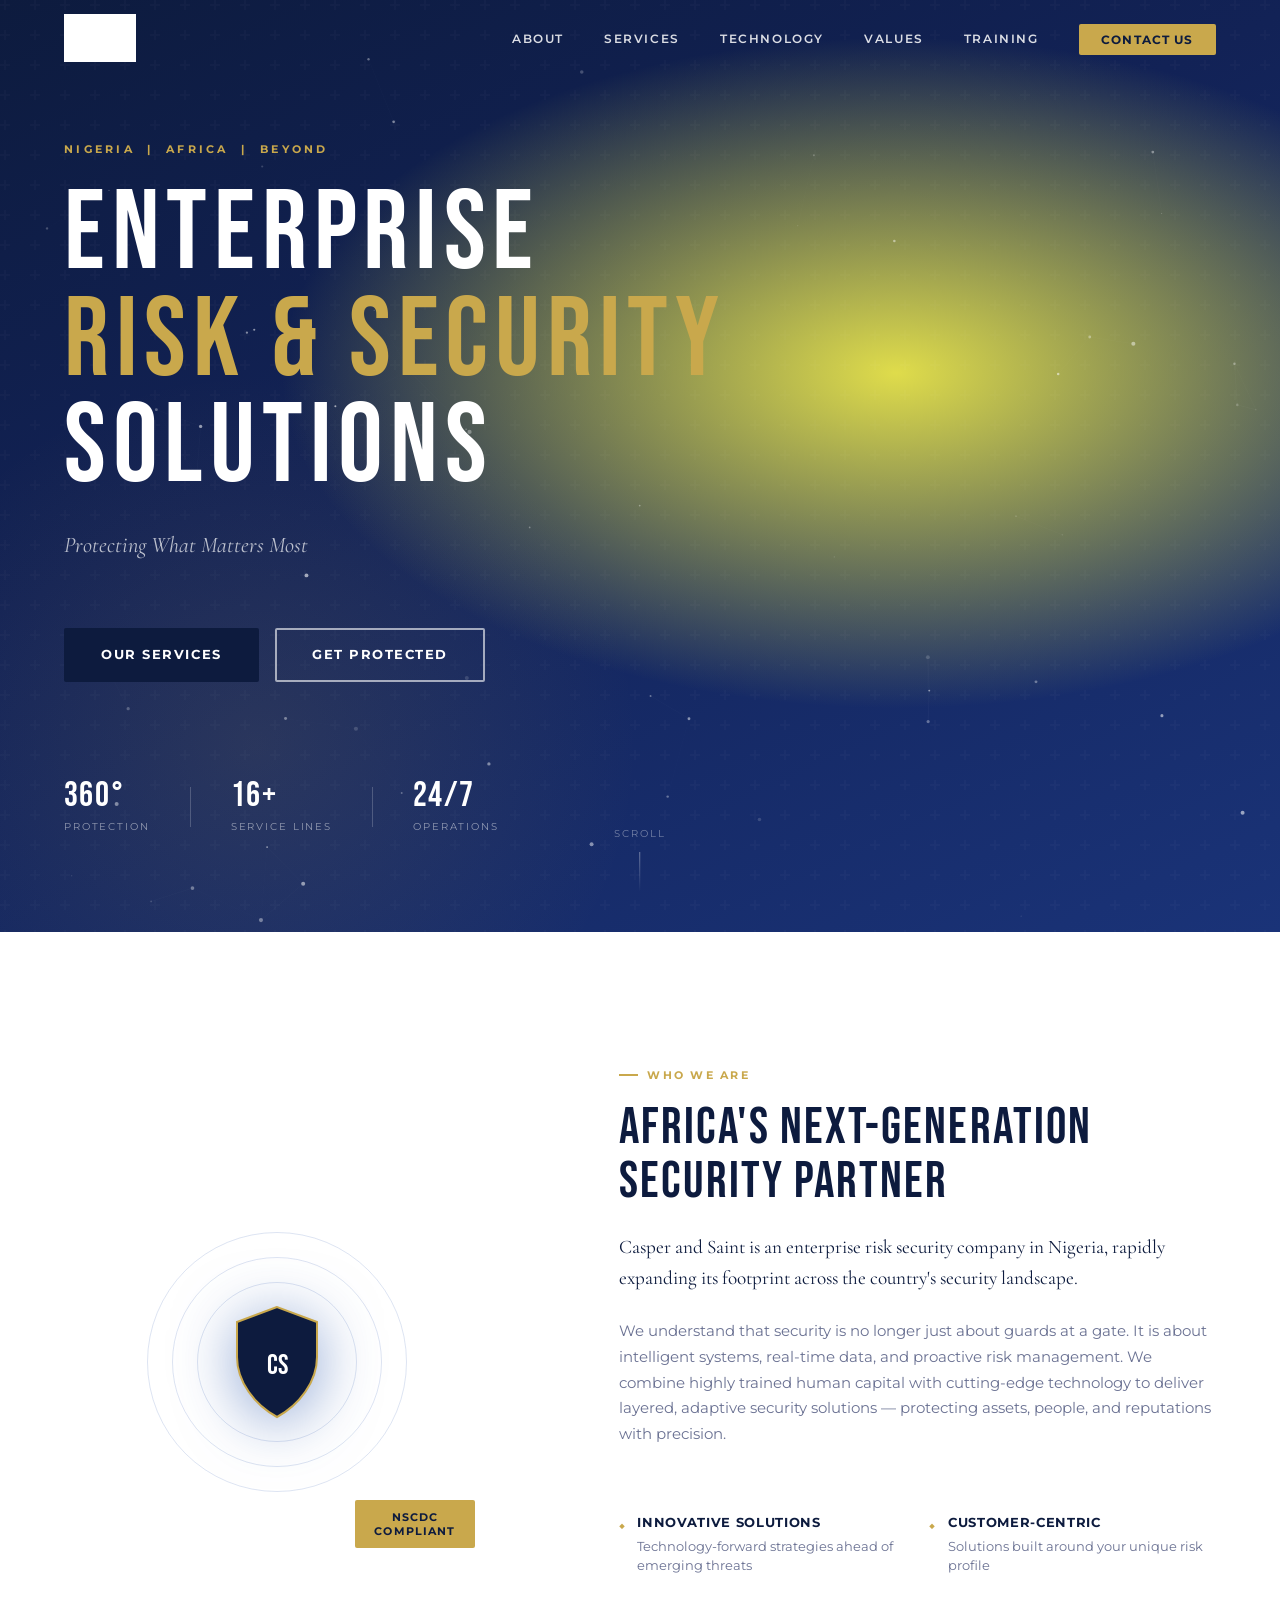
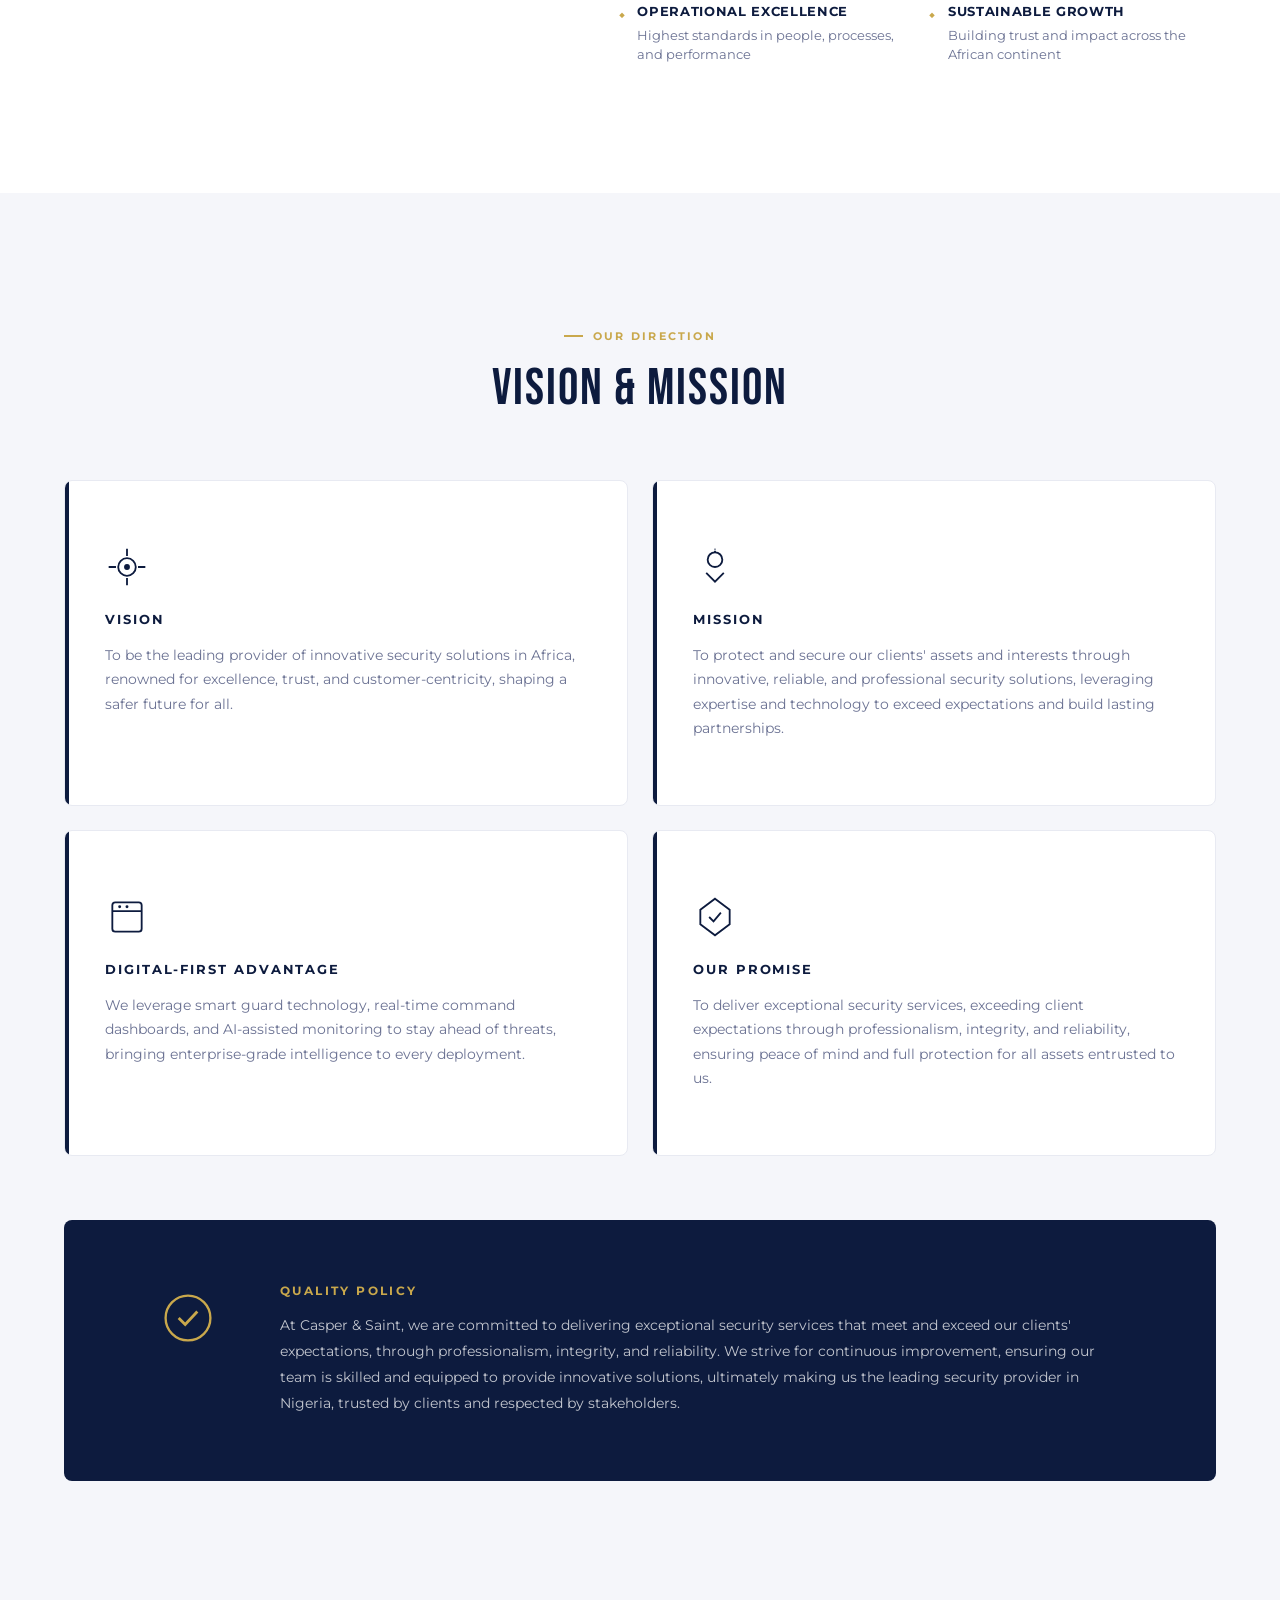
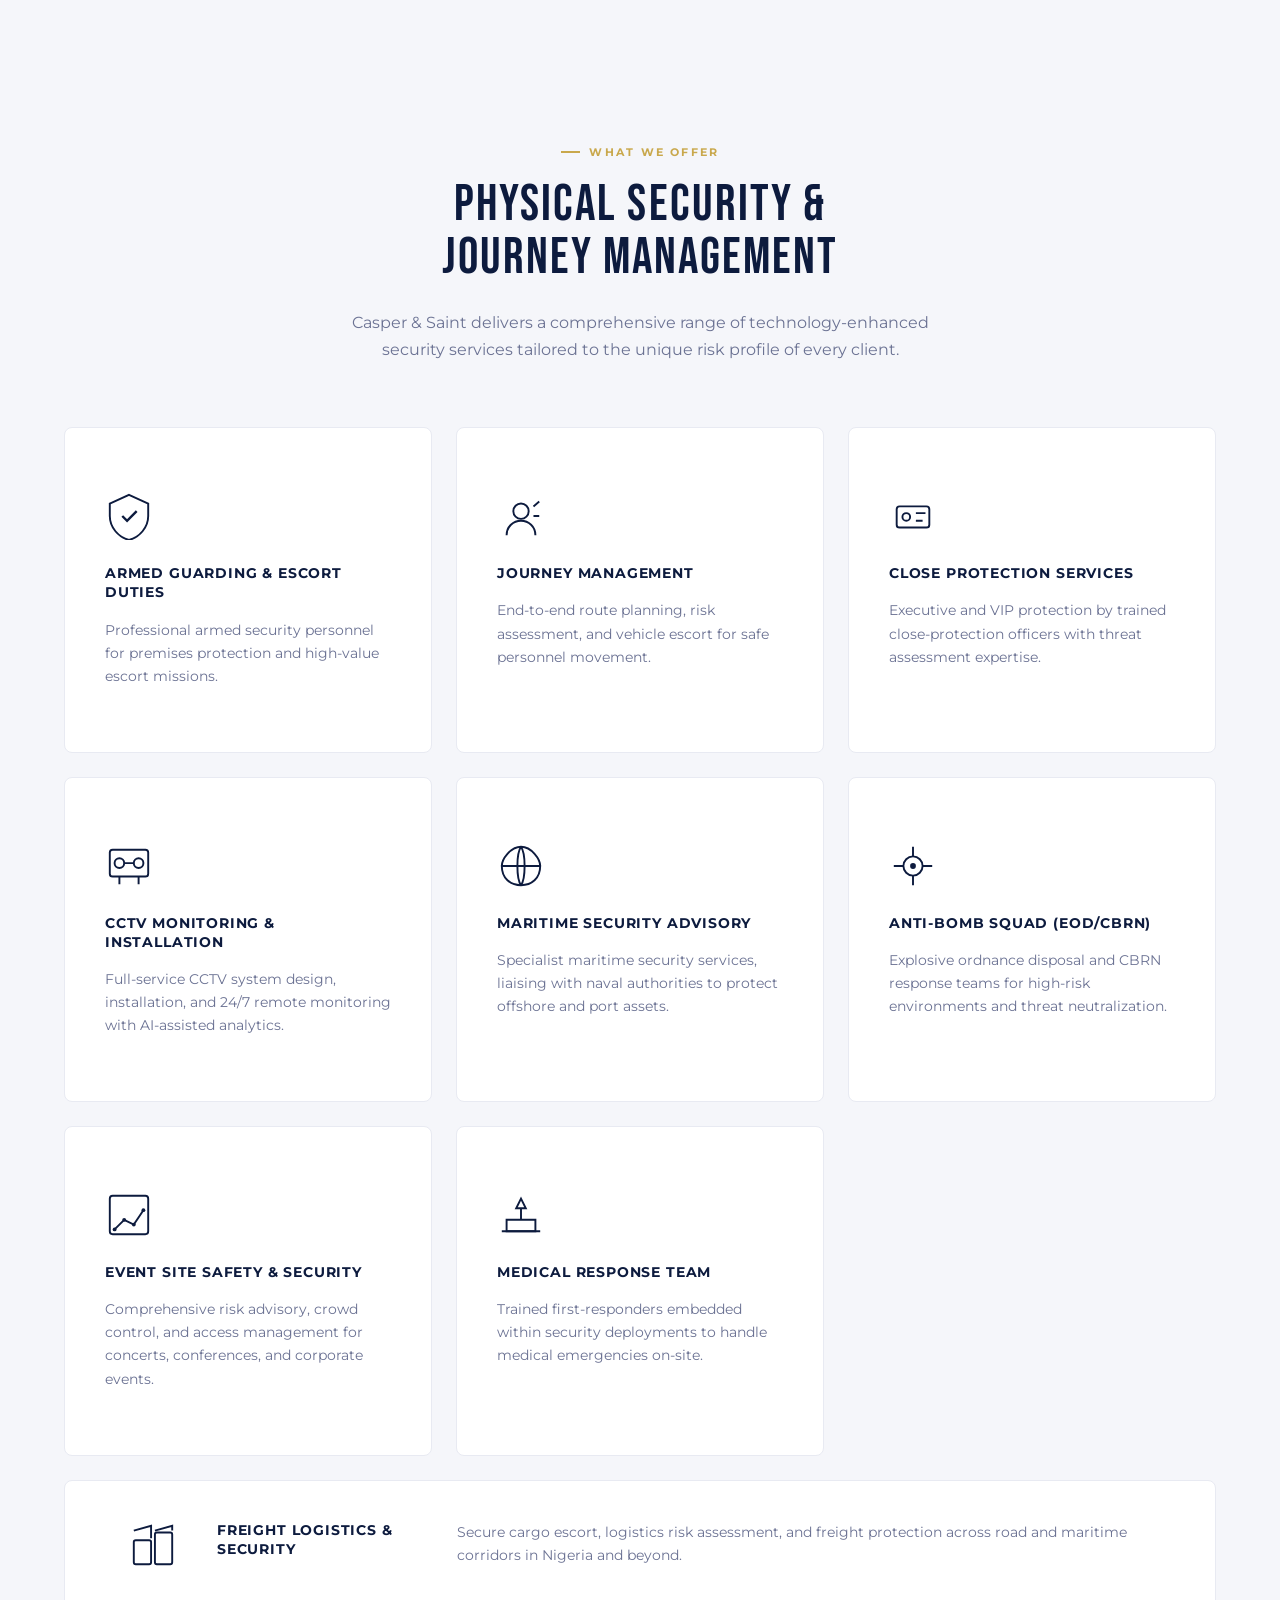
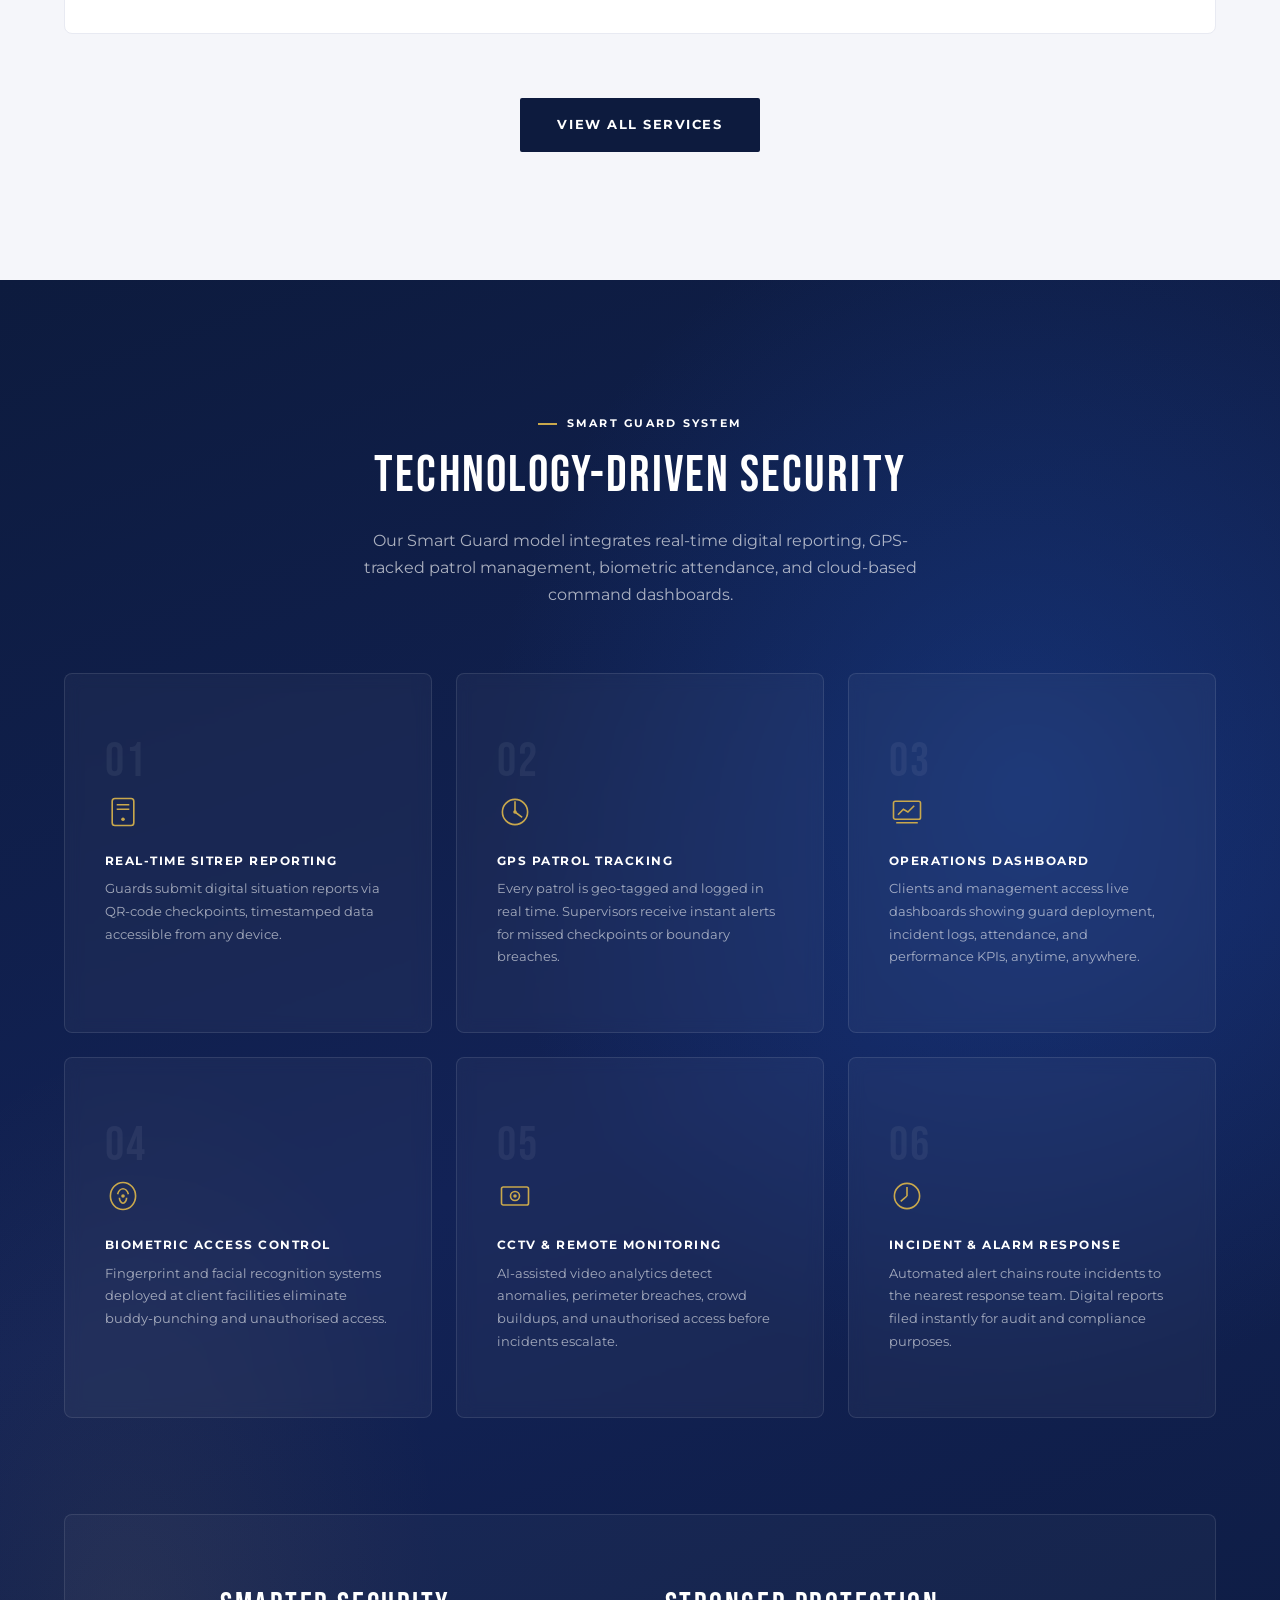
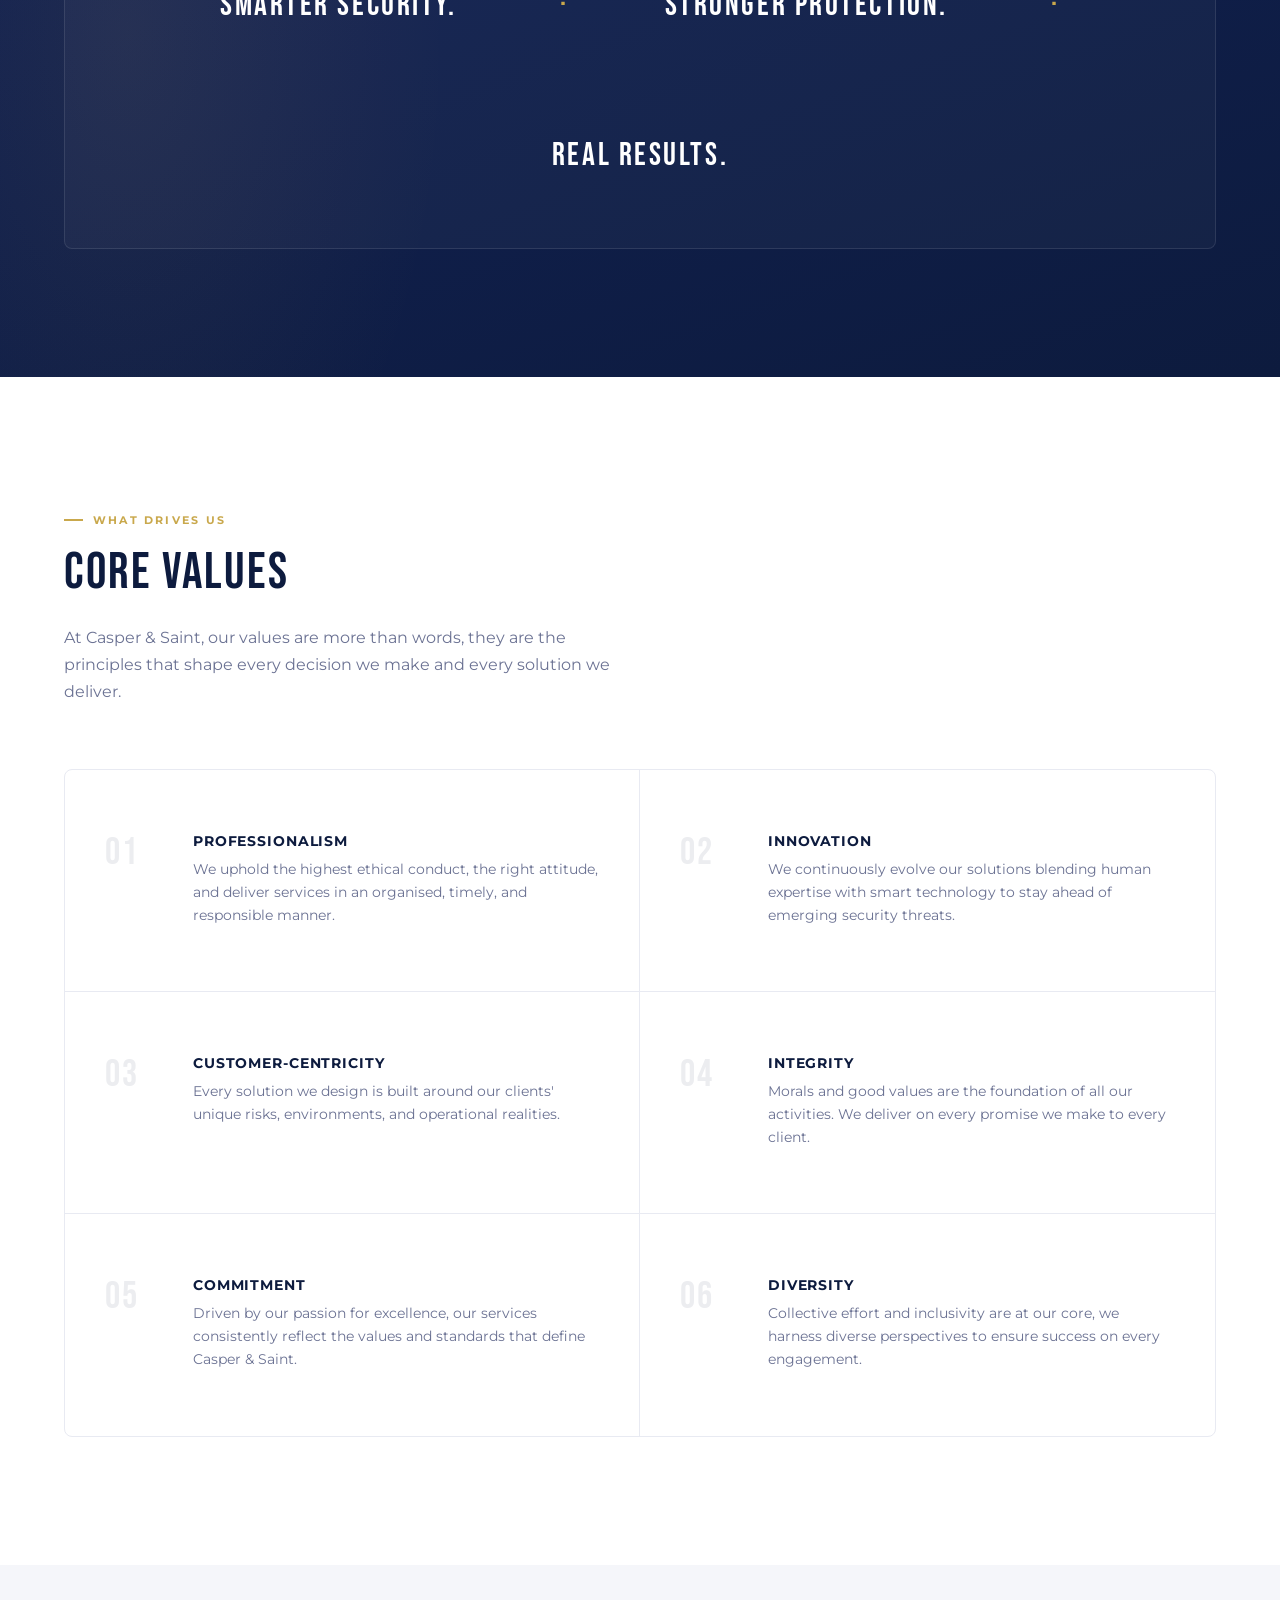
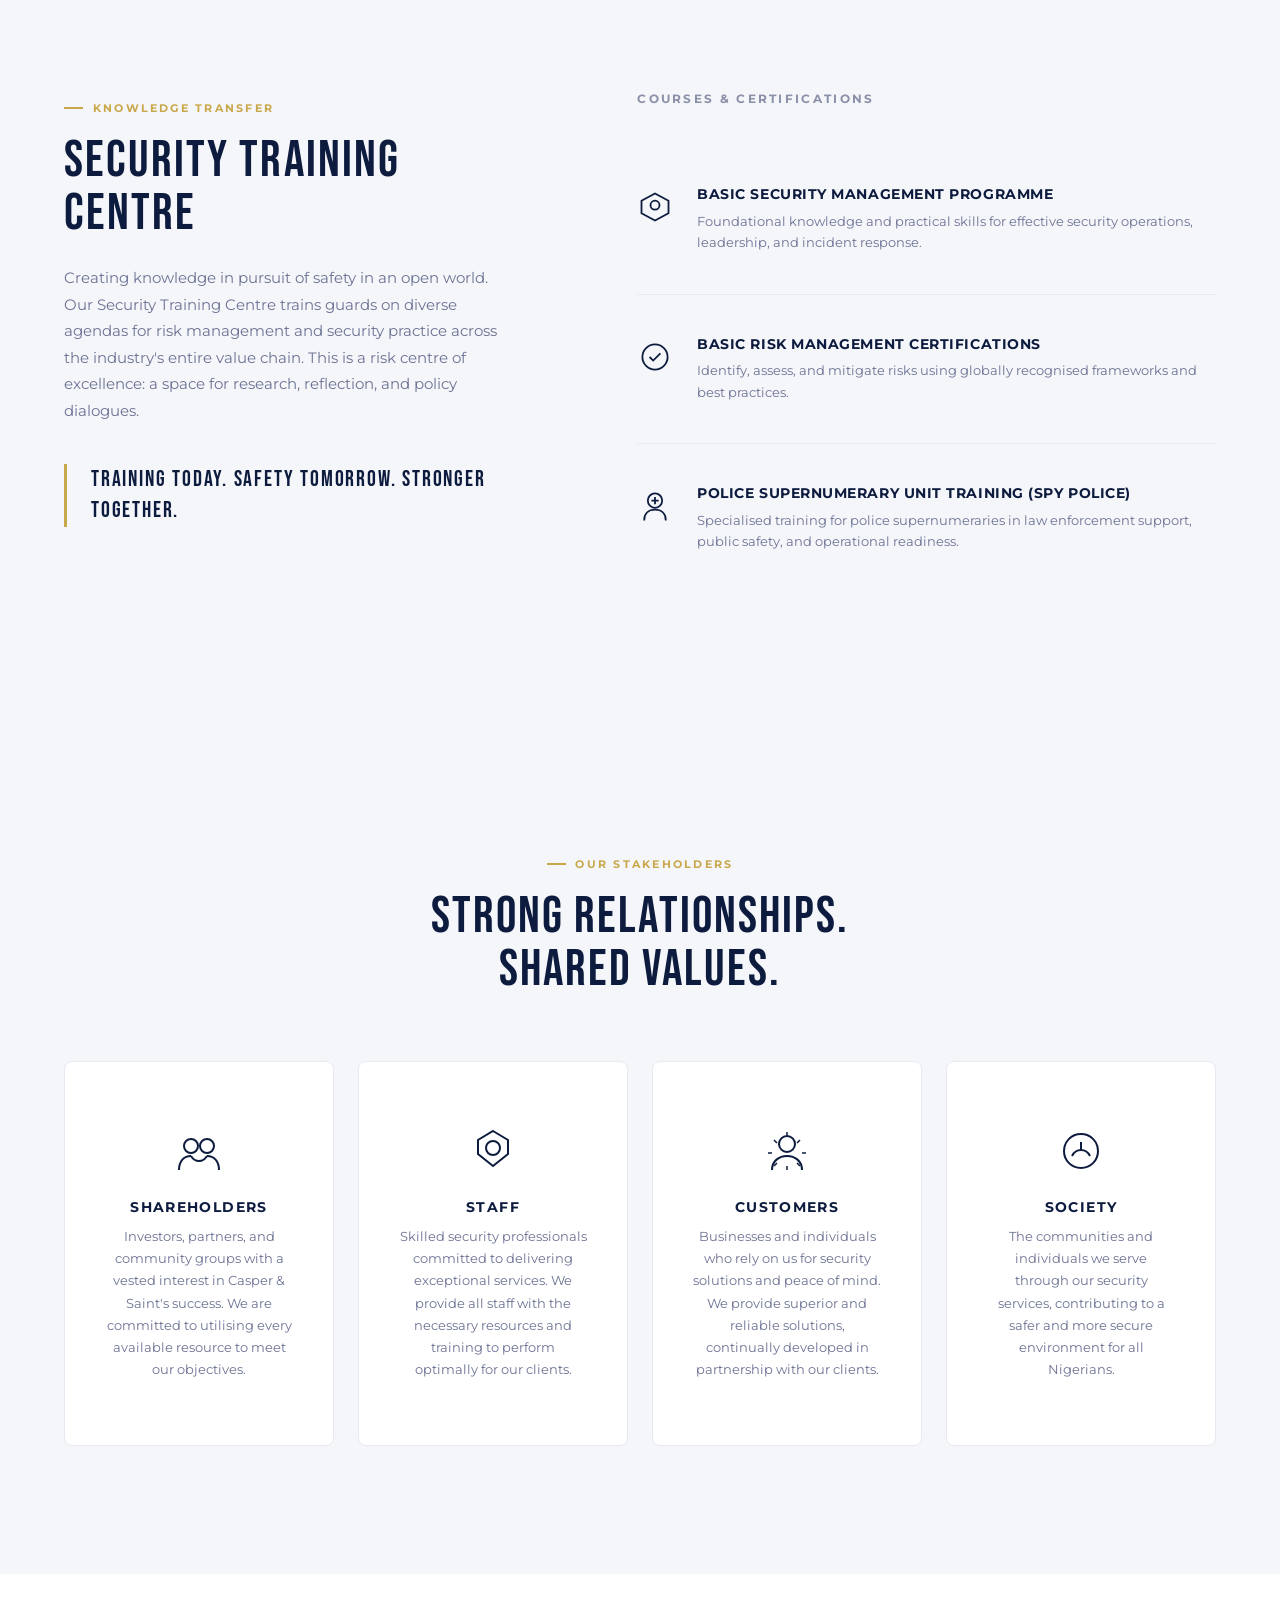
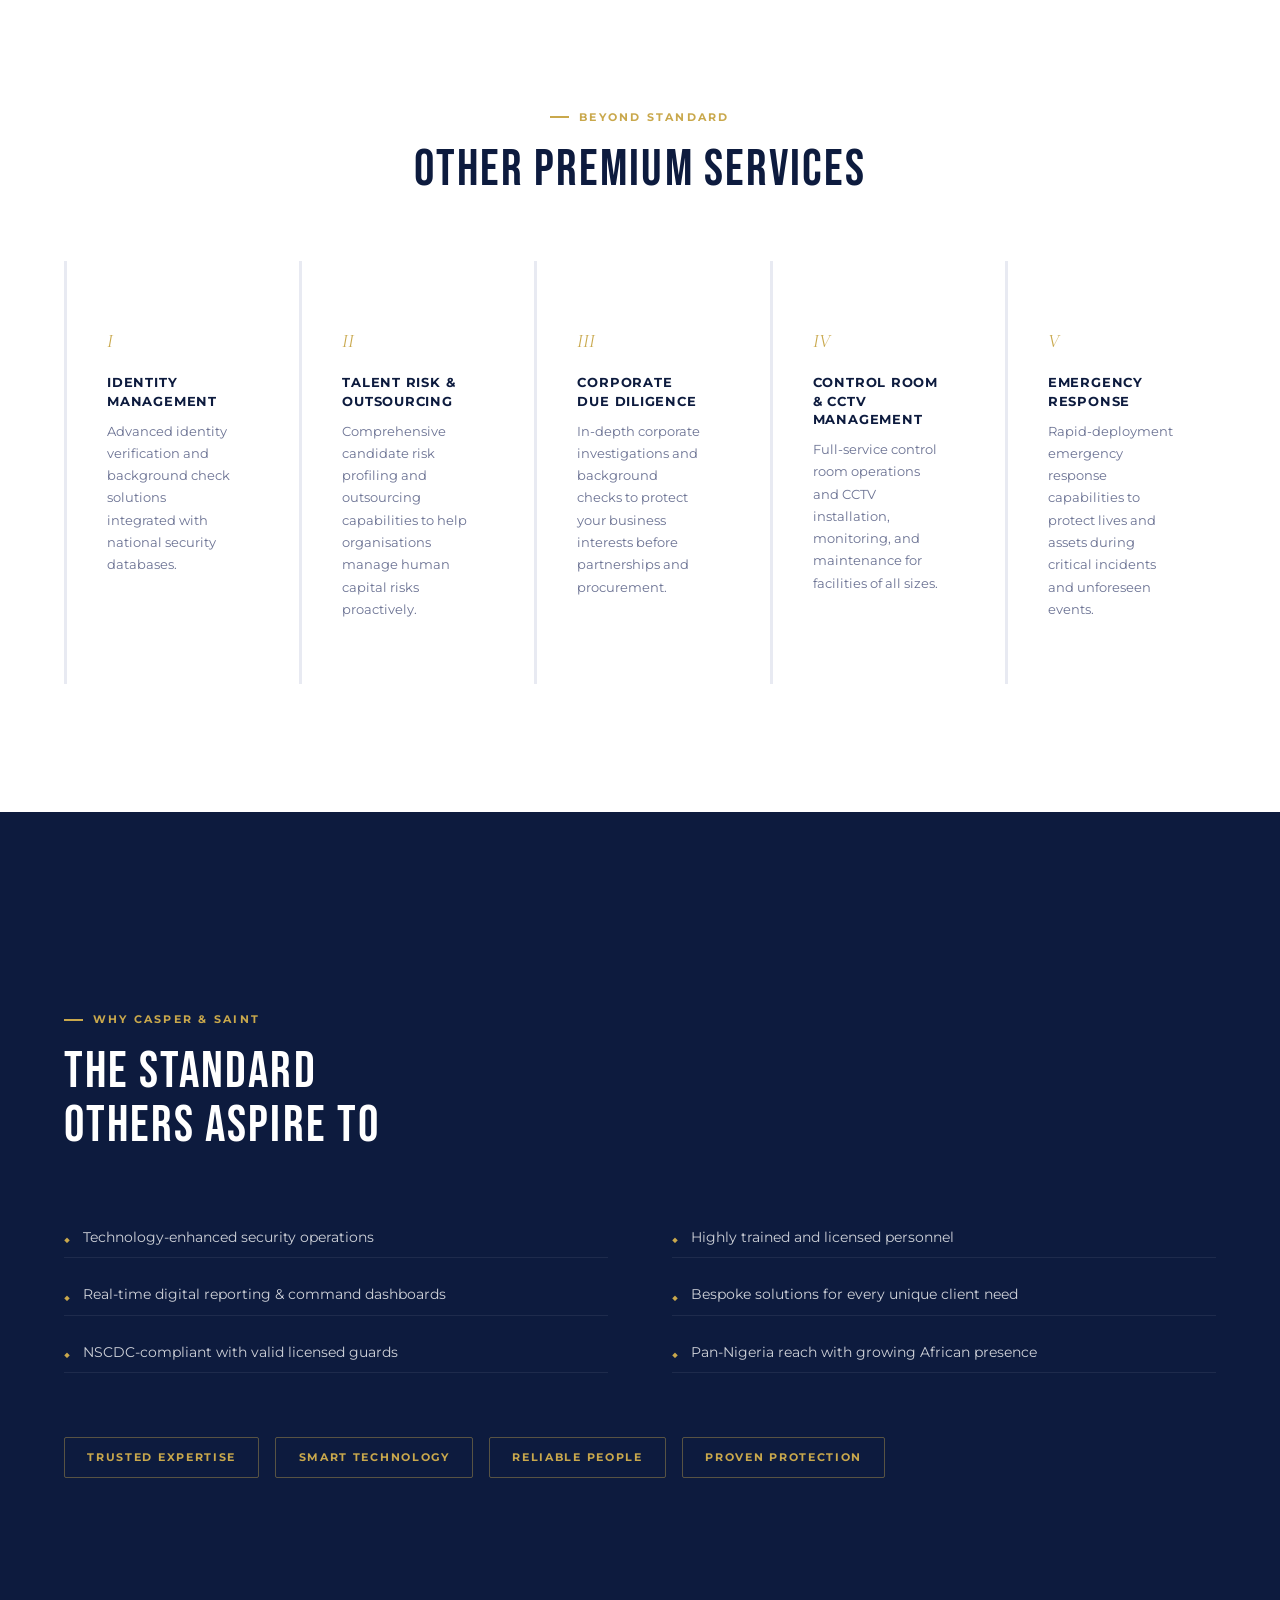
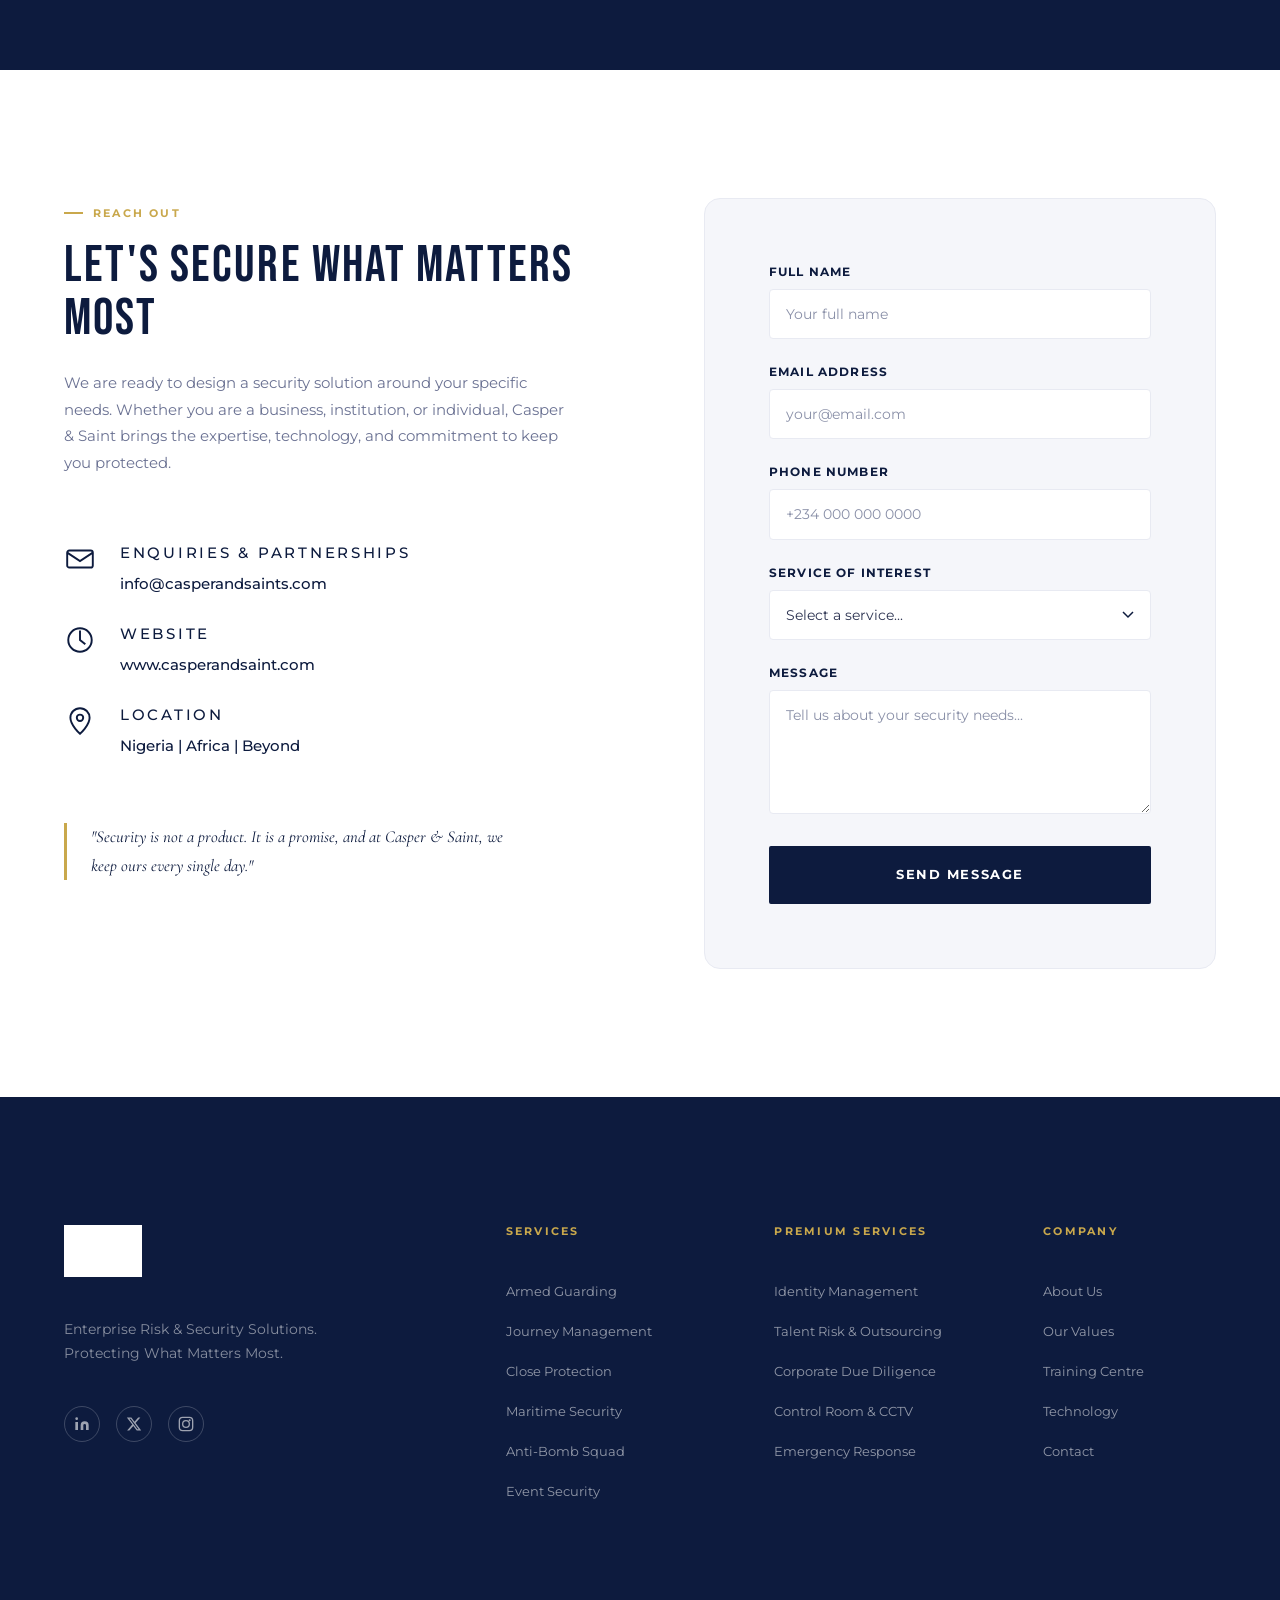
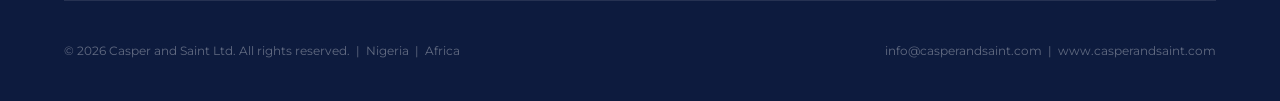
==== index.html @ ffa9814a "edited the site" ====
<!DOCTYPE html>
<html lang="en">
<head>
  <meta charset="UTF-8" />
  <meta name="viewport" content="width=device-width, initial-scale=1.0" />
  <meta name="description" content="Casper and Saint – Enterprise Risk & Security Solutions. Protecting What Matters Most across Nigeria and Africa." />
  <title>Casper and Saint | Enterprise Risk & Security Solutions</title>

  <!-- Fonts -->
  <link rel="preconnect" href="https://fonts.googleapis.com" />
  <link rel="preconnect" href="https://fonts.gstatic.com" crossorigin />
  <link href="https://fonts.googleapis.com/css2?family=Cormorant+Garamond:ital,wght@0,400;0,600;0,700;1,400&family=Bebas+Neue&family=Montserrat:wght@300;400;500;600;700&display=swap" rel="stylesheet" />

  <!-- Stylesheets -->
  <link rel="stylesheet" href="css/reset.css" />
  <link rel="stylesheet" href="css/variables.css" />
  <link rel="stylesheet" href="css/global.css" />
  <link rel="stylesheet" href="css/navbar.css" />
  <link rel="stylesheet" href="css/hero.css" />
  <link rel="stylesheet" href="css/about.css" />
  <link rel="stylesheet" href="css/services.css" />
  <link rel="stylesheet" href="css/technology.css" />
  <link rel="stylesheet" href="css/values.css" />
  <link rel="stylesheet" href="css/training.css" />
  <link rel="stylesheet" href="css/contact.css" />
  <link rel="stylesheet" href="css/footer.css" />
  <link rel="stylesheet" href="css/animations.css" />

  <!-- Favicon placeholder -->
  <link rel="icon" type="image/png" href="images/logo.png" />
</head>
<body>

  <!-- ==================== NAVBAR ==================== -->
  <nav class="navbar" id="navbar">
    <div class="nav-container">
      <a href="index.html" class="nav-logo">
        <img src="images/logo.png" alt="Casper and Saint" class="logo-img" />
      </a>
      <ul class="nav-links" id="navLinks">
        <li><a href="#about" class="nav-link">About</a></li>
        <li><a href="#services" class="nav-link">Services</a></li>
        <li><a href="#technology" class="nav-link">Technology</a></li>
        <li><a href="#values" class="nav-link">Values</a></li>
        <li><a href="#training" class="nav-link">Training</a></li>
        <li><a href="#contact" class="nav-link nav-cta">Contact Us</a></li>
      </ul>
      <button class="nav-toggle" id="navToggle" aria-label="Toggle navigation">
        <span></span><span></span><span></span>
      </button>
    </div>
  </nav>

  <!-- ==================== HERO ==================== -->
  <section class="hero" id="home">
    <div class="hero-bg">
      <div class="hero-overlay"></div>
      <div class="hero-particles" id="heroParticles"></div>
    </div>
    <div class="hero-content">
      <div class="hero-eyebrow">Nigeria &nbsp;|&nbsp; Africa &nbsp;|&nbsp; Beyond</div>
      <h1 class="hero-title">
        <span class="hero-title-line">Enterprise</span>
        <span class="hero-title-line accent">Risk &amp; Security</span>
        <span class="hero-title-line">Solutions</span>
      </h1>
      <p class="hero-sub">Protecting What Matters Most</p>
      <div class="hero-actions">
        <a href="#services" class="btn btn-primary">Our Services</a>
        <a href="#contact" class="btn btn-outline">Get Protected</a>
      </div>
      <div class="hero-stats">
        <div class="stat">
          <span class="stat-num">360°</span>
          <span class="stat-label">Protection</span>
        </div>
        <div class="stat-divider"></div>
        <div class="stat">
          <span class="stat-num">16+</span>
          <span class="stat-label">Service Lines</span>
        </div>
        <div class="stat-divider"></div>
        <div class="stat">
          <span class="stat-num">24/7</span>
          <span class="stat-label">Operations</span>
        </div>
      </div>
    </div>
    <div class="hero-scroll-indicator">
      <span>Scroll</span>
      <div class="scroll-line"></div>
    </div>
  </section>

  <!-- ==================== ABOUT ==================== -->
  <section class="about section" id="about">
    <div class="container">
      <div class="about-grid">
        <div class="about-visual">
          <div class="about-shield">
            <div class="shield-ring ring-1"></div>
            <div class="shield-ring ring-2"></div>
            <div class="shield-ring ring-3"></div>
            <div class="shield-icon">
              <svg viewBox="0 0 100 120" fill="none" xmlns="http://www.w3.org/2000/svg">
                <path d="M50 5L10 20V55C10 80 28 103 50 115C72 103 90 80 90 55V20L50 5Z" fill="var(--navy)" stroke="var(--gold)" stroke-width="2"/>
                <text x="50" y="72" text-anchor="middle" font-family="Bebas Neue" font-size="28" fill="white">CS</text>
              </svg>
            </div>
          </div>
          <div class="about-badge">
            <span>NSCDC</span>
            <span>Compliant</span>
          </div>
        </div>
        <div class="about-content reveal">
          <div class="section-label">Who We Are</div>
          <h2 class="section-title">Africa's Next-Generation Security Partner</h2>
          <p class="about-lead">Casper and Saint is an enterprise risk security company in Nigeria, rapidly expanding its footprint across the country's security landscape.</p>
          <p class="about-body">We understand that security is no longer just about guards at a gate. It is about intelligent systems, real-time data, and proactive risk management. We combine highly trained human capital with cutting-edge technology to deliver layered, adaptive security solutions — protecting assets, people, and reputations with precision.</p>
          <div class="about-pillars">
            <div class="pillar">
              <div class="pillar-icon">&#9670;</div>
              <div>
                <strong>Innovative Solutions</strong>
                <p>Technology-forward strategies ahead of emerging threats</p>
              </div>
            </div>
            <div class="pillar">
              <div class="pillar-icon">&#9670;</div>
              <div>
                <strong>Customer-Centric</strong>
                <p>Solutions built around your unique risk profile</p>
              </div>
            </div>
            <div class="pillar">
              <div class="pillar-icon">&#9670;</div>
              <div>
                <strong>Operational Excellence</strong>
                <p>Highest standards in people, processes, and performance</p>
              </div>
            </div>
            <div class="pillar">
              <div class="pillar-icon">&#9670;</div>
              <div>
                <strong>Sustainable Growth</strong>
                <p>Building trust and impact across the African continent</p>
              </div>
            </div>
          </div>
        </div>
      </div>
    </div>
  </section>

  <!-- ==================== VISION & MISSION ==================== -->
  <section class="vision section">
    <div class="container">
      <div class="section-header centered">
        <div class="section-label">Our Direction</div>
        <h2 class="section-title">Vision &amp; Mission</h2>
      </div>
      <div class="vm-grid">
        <div class="vm-card reveal">
          <div class="vm-icon">
            <svg viewBox="0 0 60 60" fill="none"><circle cx="30" cy="30" r="12" stroke="currentColor" stroke-width="2.5"/><circle cx="30" cy="30" r="4" fill="currentColor"/><line x1="30" y1="5" x2="30" y2="15" stroke="currentColor" stroke-width="2.5"/><line x1="30" y1="45" x2="30" y2="55" stroke="currentColor" stroke-width="2.5"/><line x1="5" y1="30" x2="15" y2="30" stroke="currentColor" stroke-width="2.5"/><line x1="45" y1="30" x2="55" y2="30" stroke="currentColor" stroke-width="2.5"/></svg>
          </div>
          <h3>Vision</h3>
          <p>To be the leading provider of innovative security solutions in Africa, renowned for excellence, trust, and customer-centricity, shaping a safer future for all.</p>
        </div>
        <div class="vm-card reveal">
          <div class="vm-icon">
            <svg viewBox="0 0 60 60" fill="none"><circle cx="30" cy="20" r="10" stroke="currentColor" stroke-width="2.5"/><line x1="30" y1="10" x2="30" y2="5" stroke="currentColor" stroke-width="2.5" stroke-dasharray="2"/><polyline points="18,38 30,50 42,38" stroke="currentColor" stroke-width="2.5" fill="none"/></svg>
          </div>
          <h3>Mission</h3>
          <p>To protect and secure our clients' assets and interests through innovative, reliable, and professional security solutions, leveraging expertise and technology to exceed expectations and build lasting partnerships.</p>
        </div>
        <div class="vm-card reveal">
          <div class="vm-icon">
            <svg viewBox="0 0 60 60" fill="none"><rect x="10" y="10" width="40" height="40" rx="4" stroke="currentColor" stroke-width="2.5"/><line x1="10" y1="22" x2="50" y2="22" stroke="currentColor" stroke-width="2.5"/><circle cx="20" cy="16" r="2" fill="currentColor"/><circle cx="30" cy="16" r="2" fill="currentColor"/></svg>
          </div>
          <h3>Digital-First Advantage</h3>
          <p>We leverage smart guard technology, real-time command dashboards, and AI-assisted monitoring to stay ahead of threats, bringing enterprise-grade intelligence to every deployment.</p>
        </div>
        <div class="vm-card reveal">
          <div class="vm-icon">
            <svg viewBox="0 0 60 60" fill="none"><path d="M30 5L50 20V40L30 55L10 40V20Z" stroke="currentColor" stroke-width="2.5" fill="none"/><polyline points="22,30 28,36 38,24" stroke="currentColor" stroke-width="2.5" fill="none"/></svg>
          </div>
          <h3>Our Promise</h3>
          <p>To deliver exceptional security services, exceeding client expectations through professionalism, integrity, and reliability, ensuring peace of mind and full protection for all assets entrusted to us.</p>
        </div>
      </div>
      <div class="quality-policy reveal">
        <div class="qp-icon">
          <svg viewBox="0 0 60 60" fill="none"><circle cx="30" cy="30" r="24" stroke="currentColor" stroke-width="2.5"/><polyline points="20,30 27,37 40,23" stroke="currentColor" stroke-width="3" fill="none"/></svg>
        </div>
        <div class="qp-content">
          <h3>Quality Policy</h3>
          <p>At Casper &amp; Saint, we are committed to delivering exceptional security services that meet and exceed our clients' expectations, through professionalism, integrity, and reliability. We strive for continuous improvement, ensuring our team is skilled and equipped to provide innovative solutions, ultimately making us the leading security provider in Nigeria, trusted by clients and respected by stakeholders.</p>
        </div>
      </div>
    </div>
  </section>

  <!-- ==================== SERVICES ==================== -->
  <section class="services section" id="services">
    <div class="container">
      <div class="section-header centered">
        <div class="section-label">What We Offer</div>
        <h2 class="section-title">Physical Security &amp;<br/>Journey Management</h2>
        <p class="section-desc">Casper &amp; Saint delivers a comprehensive range of technology-enhanced security services tailored to the unique risk profile of every client.</p>
      </div>
      <div class="services-grid">
        <div class="service-card reveal" data-delay="0">
          <div class="sc-icon">
            <svg viewBox="0 0 50 50" fill="none"><path d="M25 3L45 12V25C45 37 36 47 25 50C14 47 5 37 5 25V12Z" stroke="currentColor" stroke-width="2"/><path d="M18 25L23 30L33 20" stroke="currentColor" stroke-width="2.5"/></svg>
          </div>
          <h4>Armed Guarding &amp; Escort Duties</h4>
          <p>Professional armed security personnel for premises protection and high-value escort missions.</p>
        </div>
        <div class="service-card reveal" data-delay="1">
          <div class="sc-icon">
            <svg viewBox="0 0 50 50" fill="none"><circle cx="25" cy="20" r="8" stroke="currentColor" stroke-width="2"/><path d="M10 45C10 36 17 30 25 30C33 30 40 36 40 45" stroke="currentColor" stroke-width="2"/><path d="M38 15L44 10M38 25L44 25" stroke="currentColor" stroke-width="2"/></svg>
          </div>
          <h4>Journey Management</h4>
          <p>End-to-end route planning, risk assessment, and vehicle escort for safe personnel movement.</p>
        </div>
        <div class="service-card reveal" data-delay="2">
          <div class="sc-icon">
            <svg viewBox="0 0 50 50" fill="none"><rect x="8" y="15" width="34" height="22" rx="3" stroke="currentColor" stroke-width="2"/><circle cx="18" cy="26" r="4" stroke="currentColor" stroke-width="2"/><path d="M28 22H38M28 30H35" stroke="currentColor" stroke-width="2"/></svg>
          </div>
          <h4>Close Protection Services</h4>
          <p>Executive and VIP protection by trained close-protection officers with threat assessment expertise.</p>
        </div>
        <div class="service-card reveal" data-delay="3">
          <div class="sc-icon">
            <svg viewBox="0 0 50 50" fill="none"><rect x="5" y="8" width="40" height="28" rx="3" stroke="currentColor" stroke-width="2"/><circle cx="15" cy="22" r="5" stroke="currentColor" stroke-width="2"/><circle cx="35" cy="22" r="5" stroke="currentColor" stroke-width="2"/><path d="M20 22H30" stroke="currentColor" stroke-width="2"/><path d="M15 36V44M35 36V44" stroke="currentColor" stroke-width="2"/></svg>
          </div>
          <h4>CCTV Monitoring &amp; Installation</h4>
          <p>Full-service CCTV system design, installation, and 24/7 remote monitoring with AI-assisted analytics.</p>
        </div>
        <div class="service-card reveal" data-delay="4">
          <div class="sc-icon">
            <svg viewBox="0 0 50 50" fill="none"><path d="M25 5C14 5 5 18 5 25C5 38 14 45 25 45C36 45 45 38 45 25C45 18 36 5 25 5Z" stroke="currentColor" stroke-width="2"/><path d="M5 25H45M25 5C20 12 20 38 25 45M25 5C30 12 30 38 25 45" stroke="currentColor" stroke-width="2"/></svg>
          </div>
          <h4>Maritime Security Advisory</h4>
          <p>Specialist maritime security services, liaising with naval authorities to protect offshore and port assets.</p>
        </div>
        <div class="service-card reveal" data-delay="5">
          <div class="sc-icon">
            <svg viewBox="0 0 50 50" fill="none"><circle cx="25" cy="25" r="10" stroke="currentColor" stroke-width="2"/><path d="M25 5V15M25 35V45M5 25H15M35 25H45" stroke="currentColor" stroke-width="2"/><circle cx="25" cy="25" r="3" fill="currentColor"/></svg>
          </div>
          <h4>Anti-Bomb Squad (EOD/CBRN)</h4>
          <p>Explosive ordnance disposal and CBRN response teams for high-risk environments and threat neutralization.</p>
        </div>
        <div class="service-card reveal" data-delay="6">
          <div class="sc-icon">
            <svg viewBox="0 0 50 50" fill="none"><path d="M10 40L20 30L30 35L40 20" stroke="currentColor" stroke-width="2"/><rect x="5" y="5" width="40" height="40" rx="3" stroke="currentColor" stroke-width="2"/><circle cx="10" cy="40" r="2" fill="currentColor"/><circle cx="20" cy="30" r="2" fill="currentColor"/><circle cx="30" cy="35" r="2" fill="currentColor"/><circle cx="40" cy="20" r="2" fill="currentColor"/></svg>
          </div>
          <h4>Event Site Safety &amp; Security</h4>
          <p>Comprehensive risk advisory, crowd control, and access management for concerts, conferences, and corporate events.</p>
        </div>
        <div class="service-card reveal" data-delay="7">
          <div class="sc-icon">
            <svg viewBox="0 0 50 50" fill="none"><path d="M10 30H40V42H10Z" stroke="currentColor" stroke-width="2"/><path d="M5 42H45" stroke="currentColor" stroke-width="2"/><path d="M25 8L30 18H20L25 8Z" stroke="currentColor" stroke-width="2"/><line x1="25" y1="18" x2="25" y2="30" stroke="currentColor" stroke-width="2"/></svg>
          </div>
          <h4>Medical Response Team</h4>
          <p>Trained first-responders embedded within security deployments to handle medical emergencies on-site.</p>
        </div>
        <div class="service-card reveal service-card--wide" data-delay="8">
          <div class="sc-icon">
            <svg viewBox="0 0 50 50" fill="none"><rect x="5" y="20" width="18" height="25" rx="2" stroke="currentColor" stroke-width="2"/><rect x="27" y="12" width="18" height="33" rx="2" stroke="currentColor" stroke-width="2"/><path d="M5 10L23 5V18M27 10L45 5V10" stroke="currentColor" stroke-width="2"/></svg>
          </div>
          <h4>Freight Logistics &amp; Security</h4>
          <p>Secure cargo escort, logistics risk assessment, and freight protection across road and maritime corridors in Nigeria and beyond.</p>
        </div>
      </div>
      <div class="services-more">
        <a href="pages/services.html" class="btn btn-primary">View All Services</a>
      </div>
    </div>
  </section>

  <!-- ==================== TECHNOLOGY ==================== -->
  <section class="technology section" id="technology">
    <div class="tech-bg"></div>
    <div class="container">
      <div class="section-header centered light">
        <div class="section-label">Smart Guard System</div>
        <h2 class="section-title">Technology-Driven Security</h2>
        <p class="section-desc">Our Smart Guard model integrates real-time digital reporting, GPS-tracked patrol management, biometric attendance, and cloud-based command dashboards.</p>
      </div>
      <div class="tech-grid">
        <div class="tech-item reveal" data-delay="0">
          <div class="tech-num">01</div>
          <div class="tech-icon">
            <svg viewBox="0 0 40 40" fill="none"><rect x="8" y="5" width="24" height="30" rx="3" stroke="currentColor" stroke-width="1.8"/><line x1="13" y1="12" x2="27" y2="12" stroke="currentColor" stroke-width="1.8"/><line x1="13" y1="17" x2="27" y2="17" stroke="currentColor" stroke-width="1.8"/><circle cx="20" cy="28" r="2" fill="currentColor"/></svg>
          </div>
          <h4>Real-Time SITREP Reporting</h4>
          <p>Guards submit digital situation reports via QR-code checkpoints, timestamped data accessible from any device.</p>
        </div>
        <div class="tech-item reveal" data-delay="1">
          <div class="tech-num">02</div>
          <div class="tech-icon">
            <svg viewBox="0 0 40 40" fill="none"><circle cx="20" cy="20" r="14" stroke="currentColor" stroke-width="1.8"/><path d="M20 8V20L28 26" stroke="currentColor" stroke-width="1.8"/><circle cx="20" cy="20" r="2" fill="currentColor"/></svg>
          </div>
          <h4>GPS Patrol Tracking</h4>
          <p>Every patrol is geo-tagged and logged in real time. Supervisors receive instant alerts for missed checkpoints or boundary breaches.</p>
        </div>
        <div class="tech-item reveal" data-delay="2">
          <div class="tech-num">03</div>
          <div class="tech-icon">
            <svg viewBox="0 0 40 40" fill="none"><rect x="5" y="8" width="30" height="20" rx="2" stroke="currentColor" stroke-width="1.8"/><path d="M10 23L16 17L21 20L28 13" stroke="currentColor" stroke-width="1.8"/><path d="M8 32H32" stroke="currentColor" stroke-width="1.8"/></svg>
          </div>
          <h4>Operations Dashboard</h4>
          <p>Clients and management access live dashboards showing guard deployment, incident logs, attendance, and performance KPIs, anytime, anywhere.</p>
        </div>
        <div class="tech-item reveal" data-delay="3">
          <div class="tech-num">04</div>
          <div class="tech-icon">
            <svg viewBox="0 0 40 40" fill="none"><path d="M20 5C12 5 6 12 6 20C6 28 12 35 20 35C28 35 34 28 34 20C34 12 28 5 20 5Z" stroke="currentColor" stroke-width="1.8" fill="none"/><path d="M14 18C15 14 18 12 20 12C22 12 25 14 26 18" stroke="currentColor" stroke-width="1.8" fill="none"/><path d="M16 22C16 25 18 28 20 28C22 28 24 25 24 22" stroke="currentColor" stroke-width="1.8" fill="none"/><circle cx="20" cy="20" r="2" fill="currentColor"/></svg>
          </div>
          <h4>Biometric Access Control</h4>
          <p>Fingerprint and facial recognition systems deployed at client facilities eliminate buddy-punching and unauthorised access.</p>
        </div>
        <div class="tech-item reveal" data-delay="4">
          <div class="tech-num">05</div>
          <div class="tech-icon">
            <svg viewBox="0 0 40 40" fill="none"><rect x="5" y="10" width="30" height="20" rx="2" stroke="currentColor" stroke-width="1.8"/><circle cx="20" cy="20" r="5" stroke="currentColor" stroke-width="1.8"/><circle cx="20" cy="20" r="2" fill="currentColor"/></svg>
          </div>
          <h4>CCTV &amp; Remote Monitoring</h4>
          <p>AI-assisted video analytics detect anomalies, perimeter breaches, crowd buildups, and unauthorised access before incidents escalate.</p>
        </div>
        <div class="tech-item reveal" data-delay="5">
          <div class="tech-num">06</div>
          <div class="tech-icon">
            <svg viewBox="0 0 40 40" fill="none"><circle cx="20" cy="20" r="14" stroke="currentColor" stroke-width="1.8"/><path d="M20 10V20" stroke="currentColor" stroke-width="1.8"/><path d="M13 26L20 20" stroke="currentColor" stroke-width="1.8"/></svg>
          </div>
          <h4>Incident &amp; Alarm Response</h4>
          <p>Automated alert chains route incidents to the nearest response team. Digital reports filed instantly for audit and compliance purposes.</p>
        </div>
      </div>
      <div class="tech-cta reveal">
        <div class="tech-cta-text">
          <span>Smarter Security.</span>
          <span>Stronger Protection.</span>
          <span>Real Results.</span>
        </div>
      </div>
    </div>
  </section>

  <!-- ==================== CORE VALUES ==================== -->
  <section class="values section" id="values">
    <div class="container">
      <div class="section-header">
        <div class="section-label">What Drives Us</div>
        <h2 class="section-title">Core Values</h2>
        <p class="section-desc">At Casper &amp; Saint, our values are more than words, they are the principles that shape every decision we make and every solution we deliver.</p>
      </div>
      <div class="values-list">
        <div class="value-item reveal" data-delay="0">
          <div class="vi-number">01</div>
          <div class="vi-content">
            <h4>Professionalism</h4>
            <p>We uphold the highest ethical conduct, the right attitude, and deliver services in an organised, timely, and responsible manner.</p>
          </div>
        </div>
        <div class="value-item reveal" data-delay="1">
          <div class="vi-number">02</div>
          <div class="vi-content">
            <h4>Innovation</h4>
            <p>We continuously evolve our solutions blending human expertise with smart technology to stay ahead of emerging security threats.</p>
          </div>
        </div>
        <div class="value-item reveal" data-delay="2">
          <div class="vi-number">03</div>
          <div class="vi-content">
            <h4>Customer-Centricity</h4>
            <p>Every solution we design is built around our clients' unique risks, environments, and operational realities.</p>
          </div>
        </div>
        <div class="value-item reveal" data-delay="3">
          <div class="vi-number">04</div>
          <div class="vi-content">
            <h4>Integrity</h4>
            <p>Morals and good values are the foundation of all our activities. We deliver on every promise we make to every client.</p>
          </div>
        </div>
        <div class="value-item reveal" data-delay="4">
          <div class="vi-number">05</div>
          <div class="vi-content">
            <h4>Commitment</h4>
            <p>Driven by our passion for excellence, our services consistently reflect the values and standards that define Casper &amp; Saint.</p>
          </div>
        </div>
        <div class="value-item reveal" data-delay="5">
          <div class="vi-number">06</div>
          <div class="vi-content">
            <h4>Diversity</h4>
            <p>Collective effort and inclusivity are at our core, we harness diverse perspectives to ensure success on every engagement.</p>
          </div>
        </div>
      </div>
    </div>
  </section>

  <!-- ==================== TRAINING ==================== -->
  <section class="training section" id="training">
    <div class="container">
      <div class="training-grid">
        <div class="training-content reveal">
          <div class="section-label">Knowledge Transfer</div>
          <h2 class="section-title">Security Training Centre</h2>
          <p>Creating knowledge in pursuit of safety in an open world. Our Security Training Centre trains guards on diverse agendas for risk management and security practice across the industry's entire value chain. This is a risk centre of excellence: a space for research, reflection, and policy dialogues.</p>
          <div class="training-tagline">Training Today. Safety Tomorrow. Stronger Together.</div>
        </div>
        <div class="training-courses reveal">
          <h3>Courses &amp; Certifications</h3>
          <div class="course-item">
            <div class="course-icon">
              <svg viewBox="0 0 40 40" fill="none"><path d="M20 5L35 13V27L20 35L5 27V13Z" stroke="currentColor" stroke-width="2"/><circle cx="20" cy="18" r="5" stroke="currentColor" stroke-width="2"/></svg>
            </div>
            <div>
              <h4>Basic Security Management Programme</h4>
              <p>Foundational knowledge and practical skills for effective security operations, leadership, and incident response.</p>
            </div>
          </div>
          <div class="course-item">
            <div class="course-icon">
              <svg viewBox="0 0 40 40" fill="none"><circle cx="20" cy="20" r="14" stroke="currentColor" stroke-width="2"/><path d="M14 20L18 24L26 16" stroke="currentColor" stroke-width="2"/></svg>
            </div>
            <div>
              <h4>Basic Risk Management Certifications</h4>
              <p>Identify, assess, and mitigate risks using globally recognised frameworks and best practices.</p>
            </div>
          </div>
          <div class="course-item">
            <div class="course-icon">
              <svg viewBox="0 0 40 40" fill="none"><circle cx="20" cy="14" r="8" stroke="currentColor" stroke-width="2"/><path d="M8 36C8 28 13 24 20 24C27 24 32 28 32 36" stroke="currentColor" stroke-width="2"/><path d="M16 14H24M20 10V18" stroke="currentColor" stroke-width="2"/></svg>
            </div>
            <div>
              <h4>Police Supernumerary Unit Training (SPY Police)</h4>
              <p>Specialised training for police supernumeraries in law enforcement support, public safety, and operational readiness.</p>
            </div>
          </div>
        </div>
      </div>
    </div>
  </section>

  <!-- ==================== STAKEHOLDERS ==================== -->
  <section class="stakeholders section">
    <div class="container">
      <div class="section-header centered">
        <div class="section-label">Our Stakeholders</div>
        <h2 class="section-title">Strong Relationships.<br/>Shared Values.</h2>
      </div>
      <div class="sh-grid">
        <div class="sh-card reveal">
          <div class="sh-icon">
            <svg viewBox="0 0 50 50" fill="none"><circle cx="17" cy="20" r="7" stroke="currentColor" stroke-width="2"/><circle cx="33" cy="20" r="7" stroke="currentColor" stroke-width="2"/><path d="M5 44C5 35 10 30 17 30" stroke="currentColor" stroke-width="2"/><path d="M45 44C45 35 40 30 33 30" stroke="currentColor" stroke-width="2"/><path d="M17 30C17 30 20 35 25 35C30 35 33 30 33 30" stroke="currentColor" stroke-width="2"/></svg>
          </div>
          <h4>Shareholders</h4>
          <p>Investors, partners, and community groups with a vested interest in Casper &amp; Saint's success. We are committed to utilising every available resource to meet our objectives.</p>
        </div>
        <div class="sh-card reveal">
          <div class="sh-icon">
            <svg viewBox="0 0 50 50" fill="none"><path d="M25 5L40 14V28L25 40L10 28V14Z" stroke="currentColor" stroke-width="2"/><circle cx="25" cy="22" r="7" stroke="currentColor" stroke-width="2"/></svg>
          </div>
          <h4>Staff</h4>
          <p>Skilled security professionals committed to delivering exceptional services. We provide all staff with the necessary resources and training to perform optimally for our clients.</p>
        </div>
        <div class="sh-card reveal">
          <div class="sh-icon">
            <svg viewBox="0 0 50 50" fill="none"><circle cx="25" cy="18" r="8" stroke="currentColor" stroke-width="2"/><path d="M10 44C10 35 17 30 25 30C33 30 40 35 40 44" stroke="currentColor" stroke-width="2"/><path d="M25 6V10M38 14L35 17M44 27H40M38 40L35 37M25 44V40M12 40L15 37M6 27H10M12 14L15 17" stroke="currentColor" stroke-width="1.5"/></svg>
          </div>
          <h4>Customers</h4>
          <p>Businesses and individuals who rely on us for security solutions and peace of mind. We provide superior and reliable solutions, continually developed in partnership with our clients.</p>
        </div>
        <div class="sh-card reveal">
          <div class="sh-icon">
            <svg viewBox="0 0 50 50" fill="none"><path d="M25 8C15 8 8 16 8 25C8 34 15 42 25 42C35 42 42 34 42 25C42 16 35 8 25 8Z" stroke="currentColor" stroke-width="2"/><path d="M16 30C18 26 21 24 25 24C29 24 32 26 34 30" stroke="currentColor" stroke-width="2"/><path d="M25 16V24" stroke="currentColor" stroke-width="2"/></svg>
          </div>
          <h4>Society</h4>
          <p>The communities and individuals we serve through our security services, contributing to a safer and more secure environment for all Nigerians.</p>
        </div>
      </div>
    </div>
  </section>

  <!-- ==================== PREMIUM SERVICES ==================== -->
  <section class="premium section">
    <div class="container">
      <div class="section-header centered">
        <div class="section-label">Beyond Standard</div>
        <h2 class="section-title">Other Premium Services</h2>
      </div>
      <div class="premium-grid">
        <div class="premium-item reveal">
          <div class="pi-num">I</div>
          <h4>Identity Management</h4>
          <p>Advanced identity verification and background check solutions integrated with national security databases.</p>
        </div>
        <div class="premium-item reveal">
          <div class="pi-num">II</div>
          <h4>Talent Risk &amp; Outsourcing</h4>
          <p>Comprehensive candidate risk profiling and outsourcing capabilities to help organisations manage human capital risks proactively.</p>
        </div>
        <div class="premium-item reveal">
          <div class="pi-num">III</div>
          <h4>Corporate Due Diligence</h4>
          <p>In-depth corporate investigations and background checks to protect your business interests before partnerships and procurement.</p>
        </div>
        <div class="premium-item reveal">
          <div class="pi-num">IV</div>
          <h4>Control Room &amp; CCTV Management</h4>
          <p>Full-service control room operations and CCTV installation, monitoring, and maintenance for facilities of all sizes.</p>
        </div>
        <div class="premium-item reveal">
          <div class="pi-num">V</div>
          <h4>Emergency Response</h4>
          <p>Rapid-deployment emergency response capabilities to protect lives and assets during critical incidents and unforeseen events.</p>
        </div>
      </div>
    </div>
  </section>

  <!-- ==================== WHY CHOOSE US ==================== -->
  <section class="why section">
    <div class="container">
      <div class="why-inner reveal">
        <div class="section-label">Why Casper &amp; Saint</div>
        <h2 class="section-title">The Standard<br/>Others Aspire To</h2>
        <div class="why-grid">
          <div class="why-item"><span>&#9670;</span> Technology-enhanced security operations</div>
          <div class="why-item"><span>&#9670;</span> Highly trained and licensed personnel</div>
          <div class="why-item"><span>&#9670;</span> Real-time digital reporting &amp; command dashboards</div>
          <div class="why-item"><span>&#9670;</span> Bespoke solutions for every unique client need</div>
          <div class="why-item"><span>&#9670;</span> NSCDC-compliant with valid licensed guards</div>
          <div class="why-item"><span>&#9670;</span> Pan-Nigeria reach with growing African presence</div>
        </div>
        <div class="why-trust-badges">
          <div class="trust-badge">Trusted Expertise</div>
          <div class="trust-badge">Smart Technology</div>
          <div class="trust-badge">Reliable People</div>
          <div class="trust-badge">Proven Protection</div>
        </div>
      </div>
    </div>
  </section>

  <!-- ==================== CONTACT ==================== -->
  <section class="contact section" id="contact">
    <div class="container">
      <div class="contact-grid">
        <div class="contact-info reveal">
          <div class="section-label">Reach Out</div>
          <h2 class="section-title">Let's Secure What Matters Most</h2>
          <p>We are ready to design a security solution around your specific needs. Whether you are a business, institution, or individual, Casper &amp; Saint brings the expertise, technology, and commitment to keep you protected.</p>
          <div class="contact-details">
            <div class="contact-detail">
              <div class="cd-icon">
                <svg viewBox="0 0 30 30" fill="none"><rect x="3" y="7" width="24" height="16" rx="2" stroke="currentColor" stroke-width="1.8"/><path d="M3 9L15 17L27 9" stroke="currentColor" stroke-width="1.8"/></svg>
              </div>
              <div>
                <span class="cd-label">Enquiries &amp; Partnerships</span>
                <a href="mailto:info@casperandsaints.com">info@casperandsaints.com</a>
              </div>
            </div>
            <div class="contact-detail">
              <div class="cd-icon">
                <svg viewBox="0 0 30 30" fill="none"><circle cx="15" cy="15" r="11" stroke="currentColor" stroke-width="1.8"/><path d="M15 6V15L20 19" stroke="currentColor" stroke-width="1.8"/></svg>
              </div>
              <div>
                <span class="cd-label">Website</span>
                <a href="https://www.casperandsaint.com" target="_blank" rel="noopener noreferrer">www.casperandsaint.com</a>
              </div>
            </div>
            <div class="contact-detail">
              <div class="cd-icon">
                <svg viewBox="0 0 30 30" fill="none"><path d="M15 3C10 3 6 7 6 12C6 19 15 27 15 27C15 27 24 19 24 12C24 7 20 3 15 3Z" stroke="currentColor" stroke-width="1.8"/><circle cx="15" cy="12" r="3" stroke="currentColor" stroke-width="1.8"/></svg>
              </div>
              <div>
                <span class="cd-label">Location</span>
                <span>Nigeria | Africa | Beyond</span>
              </div>
            </div>
          </div>
          <blockquote class="contact-quote">
            "Security is not a product. It is a promise, and at Casper &amp; Saint, we keep ours every single day."
          </blockquote>
        </div>
        <div class="contact-form-wrap reveal">
          <form class="contact-form" id="contactForm" novalidate>
            <div class="form-group">
              <label for="name">Full Name</label>
              <input type="text" id="name" name="name" placeholder="Your full name" required />
            </div>
            <div class="form-group">
              <label for="email">Email Address</label>
              <input type="email" id="email" name="email" placeholder="your@email.com" required />
            </div>
            <div class="form-group">
              <label for="phone">Phone Number</label>
              <input type="tel" id="phone" name="phone" placeholder="+234 000 000 0000" />
            </div>
            <div class="form-group">
              <label for="service">Service of Interest</label>
              <select id="service" name="service">
                <option value="">Select a service...</option>
                <option>Armed Guarding &amp; Escort</option>
                <option>Journey Management</option>
                <option>Close Protection</option>
                <option>CCTV &amp; Monitoring</option>
                <option>Maritime Security</option>
                <option>Anti-Bomb Squad</option>
                <option>Event Security</option>
                <option>Identity Management</option>
                <option>Corporate Due Diligence</option>
                <option>Emergency Response</option>
                <option>Other / General Enquiry</option>
              </select>
            </div>
            <div class="form-group">
              <label for="message">Message</label>
              <textarea id="message" name="message" rows="4" placeholder="Tell us about your security needs..."></textarea>
            </div>
            <button type="submit" class="btn btn-primary btn-full">Send Message</button>
            <div class="form-success" id="formSuccess">Thank you! We'll be in touch within 24 hours.</div>
          </form>
        </div>
      </div>
    </div>
  </section>

  <!-- ==================== FOOTER ==================== -->
  <footer class="footer">
    <div class="container">
      <div class="footer-top">
        <div class="footer-brand">
          <img src="images/logo.png" alt="Casper and Saint" class="footer-logo" />
          <p>Enterprise Risk &amp; Security Solutions. Protecting What Matters Most.</p>
          <div class="footer-socials">
            <a href="#" aria-label="LinkedIn">
              <svg viewBox="0 0 24 24" fill="currentColor"><path d="M16 8a6 6 0 0 1 6 6v7h-4v-7a2 2 0 0 0-2-2 2 2 0 0 0-2 2v7h-4v-7a6 6 0 0 1 6-6z"/><rect x="2" y="9" width="4" height="12"/><circle cx="4" cy="4" r="2"/></svg>
            </a>
            <a href="#" aria-label="Twitter/X">
              <svg viewBox="0 0 24 24" fill="currentColor"><path d="M18.244 2.25h3.308l-7.227 8.26 8.502 11.24H16.17l-5.214-6.817L4.99 21.75H1.68l7.73-8.835L1.254 2.25H8.08l4.713 6.231zm-1.161 17.52h1.833L7.084 4.126H5.117z"/></svg>
            </a>
            <a href="#" aria-label="Instagram">
              <svg viewBox="0 0 24 24" fill="none" stroke="currentColor" stroke-width="2"><rect x="2" y="2" width="20" height="20" rx="5"/><circle cx="12" cy="12" r="5"/><circle cx="17.5" cy="6.5" r="1.5" fill="currentColor" stroke="none"/></svg>
            </a>
          </div>
        </div>
        <div class="footer-links">
          <h5>Services</h5>
          <ul>
            <li><a href="#services">Armed Guarding</a></li>
            <li><a href="#services">Journey Management</a></li>
            <li><a href="#services">Close Protection</a></li>
            <li><a href="#services">Maritime Security</a></li>
            <li><a href="#services">Anti-Bomb Squad</a></li>
            <li><a href="#services">Event Security</a></li>
          </ul>
        </div>
        <div class="footer-links">
          <h5>Premium Services</h5>
          <ul>
            <li><a href="#">Identity Management</a></li>
            <li><a href="#">Talent Risk &amp; Outsourcing</a></li>
            <li><a href="#">Corporate Due Diligence</a></li>
            <li><a href="#">Control Room &amp; CCTV</a></li>
            <li><a href="#">Emergency Response</a></li>
          </ul>
        </div>
        <div class="footer-links">
          <h5>Company</h5>
          <ul>
            <li><a href="#about">About Us</a></li>
            <li><a href="#values">Our Values</a></li>
            <li><a href="#training">Training Centre</a></li>
            <li><a href="#technology">Technology</a></li>
            <li><a href="#contact">Contact</a></li>
          </ul>
        </div>
      </div>
      <div class="footer-bottom">
        <p>&copy; <span id="footerYear"></span> Casper and Saint Ltd. All rights reserved. &nbsp;|&nbsp; Nigeria &nbsp;|&nbsp; Africa</p>
        <p>info@casperandsaint.com &nbsp;|&nbsp; www.casperandsaint.com</p>
      </div>
    </div>
  </footer>

  <!-- Scripts -->
  <script src="js/main.js"></script>
  <script src="js/animations.js"></script>
  <script src="js/particles.js"></script>
  <script src="js/form.js"></script>
</body>
</html>
---- css/variables.css ----
/* =============================================
   VARIABLES.CSS — Casper and Saint
   Design Tokens
   ============================================= */

:root {
  /* Brand Colors */
  --navy:        #0D1B3E;
  --navy-mid:    #122256;
  --navy-light:  #1A3378;
  --blue:        #1C4BA8;
  --blue-light:  #2B66D1;
  --gold:        #C9A84C;
  --gold-light:  #E2C168;
  --white:       #FFFFFF;
  --off-white:   #F5F6FA;
  --light-grey:  #E8EAF2;
  --mid-grey:    #8A90A8;
  --text-dark:   #0D1B3E;
  --text-body:   #2C3351;
  --text-muted:  #6B7293;

  /* Typography */
  --font-display:  'Bebas Neue', 'Impact', sans-serif;
  --font-serif:    'Cormorant Garamond', Georgia, serif;
  --font-body:     'Montserrat', 'Helvetica Neue', sans-serif;

  /* Spacing Scale */
  --space-xs:   0.5rem;
  --space-sm:   1rem;
  --space-md:   1.5rem;
  --space-lg:   2.5rem;
  --space-xl:   4rem;
  --space-2xl:  6rem;
  --space-3xl:  8rem;

  /* Container */
  --container-max: 1200px;
  --container-pad: 1.5rem;

  /* Border Radius */
  --radius-sm:  4px;
  --radius-md:  8px;
  --radius-lg:  16px;
  --radius-xl:  24px;

  /* Shadows */
  --shadow-sm:  0 2px 8px rgba(13, 27, 62, 0.08);
  --shadow-md:  0 8px 32px rgba(13, 27, 62, 0.14);
  --shadow-lg:  0 20px 60px rgba(13, 27, 62, 0.22);
  --shadow-glow: 0 0 40px rgba(28, 75, 168, 0.3);

  /* Transitions */
  --ease-out:   cubic-bezier(0.16, 1, 0.3, 1);
  --ease-in:    cubic-bezier(0.4, 0, 1, 1);
  --duration-fast:   180ms;
  --duration-mid:    320ms;
  --duration-slow:   600ms;

  /* Navbar height */
  --nav-height: 76px;
}

@media (max-width: 768px) {
  :root {
    --nav-height: 64px;
    --space-xl:   2.5rem;
    --space-2xl:  4rem;
    --space-3xl:  5rem;
  }
}
---- css/global.css ----
/* =============================================
   GLOBAL.CSS — Casper and Saint
   Base styles, typography, utilities
   ============================================= */

body {
  font-family: var(--font-body);
  color: var(--text-body);
  background: var(--white);
  line-height: 1.7;
}

/* Container */
.container {
  width: 100%;
  max-width: var(--container-max);
  margin: 0 auto;
  padding: 0 var(--container-pad);
}

/* Section base */
.section {
  padding: var(--space-3xl) 0;
}

/* Section labels */
.section-label {
  display: inline-block;
  font-family: var(--font-body);
  font-size: 0.7rem;
  font-weight: 700;
  letter-spacing: 0.2em;
  text-transform: uppercase;
  color: var(--gold);
  margin-bottom: var(--space-sm);
  position: relative;
  padding-left: 1.8rem;
}

.section-label::before {
  content: '';
  position: absolute;
  left: 0;
  top: 50%;
  transform: translateY(-50%);
  width: 1.2rem;
  height: 2px;
  background: var(--gold);
}

/* Section title */
.section-title {
  font-family: var(--font-display);
  font-size: clamp(2rem, 5vw, 3.2rem);
  letter-spacing: 0.04em;
  color: var(--navy);
  line-height: 1.05;
  margin-bottom: var(--space-md);
}

/* Section header */
.section-header {
  margin-bottom: var(--space-xl);
  max-width: 560px;
}

.section-header.centered {
  text-align: center;
  margin-left: auto;
  margin-right: auto;
  max-width: 680px;
}

.section-header.light .section-title,
.section-header.light .section-label {
  color: var(--white);
}

.section-header.light .section-label::before {
  background: var(--gold);
}

.section-desc {
  font-size: 1rem;
  color: var(--text-muted);
  max-width: 580px;
  margin: 0 auto;
}

/* Buttons */
.btn {
  display: inline-flex;
  align-items: center;
  gap: 0.5rem;
  font-family: var(--font-body);
  font-size: 0.8rem;
  font-weight: 700;
  letter-spacing: 0.12em;
  text-transform: uppercase;
  padding: 0.9rem 2.2rem;
  border-radius: 2px;
  transition: all var(--duration-mid) var(--ease-out);
  position: relative;
  overflow: hidden;
}

.btn::after {
  content: '';
  position: absolute;
  inset: 0;
  background: rgba(255,255,255,0.08);
  opacity: 0;
  transition: opacity var(--duration-fast);
}

.btn:hover::after { opacity: 1; }

.btn-primary {
  background: var(--navy);
  color: var(--white);
  border: 2px solid var(--navy);
}

.btn-primary:hover {
  background: var(--navy-light);
  border-color: var(--navy-light);
  transform: translateY(-2px);
  box-shadow: var(--shadow-md);
}

.btn-outline {
  background: transparent;
  color: var(--white);
  border: 2px solid rgba(255,255,255,0.6);
}

.btn-outline:hover {
  background: rgba(255,255,255,0.1);
  border-color: var(--white);
  transform: translateY(-2px);
}

.btn-full {
  width: 100%;
  justify-content: center;
}

/* Accent color */
.accent { color: var(--gold); }

/* Light section bg */
.section--light {
  background: var(--off-white);
}

/* Scrollbar */
::-webkit-scrollbar { width: 8px; }
::-webkit-scrollbar-track { background: var(--off-white); }
::-webkit-scrollbar-thumb { background: var(--navy-light); border-radius: 4px; }

/* Selection */
::selection {
  background: var(--gold);
  color: var(--navy);
}
---- css/navbar.css ----
/* =============================================
   NAVBAR.CSS — Casper and Saint
   ============================================= */

.navbar {
  position: fixed;
  top: 0;
  left: 0;
  width: 100%;
  height: var(--nav-height);
  z-index: 1000;
  transition: background var(--duration-mid) var(--ease-out),
              box-shadow var(--duration-mid) var(--ease-out);
  background: transparent;
}

.navbar.scrolled {
  background: rgba(13, 27, 62, 0.97);
  backdrop-filter: blur(12px);
  -webkit-backdrop-filter: blur(12px);
  box-shadow: 0 4px 30px rgba(0, 0, 0, 0.25);
}

.nav-container {
  max-width: var(--container-max);
  margin: 0 auto;
  padding: 0 var(--container-pad);
  height: 100%;
  display: flex;
  align-items: center;
  justify-content: space-between;
}

/* Logo */
.nav-logo {
  display: flex;
  align-items: center;
  z-index: 1001;
}

.logo-img {
  height: 48px;
  width: auto;
  object-fit: contain;
  transition: filter var(--duration-mid);
  /* Invert logo if needed on dark bg — remove if logo is already light/dark adaptive */
  filter: brightness(0) invert(1);
}

.navbar.scrolled .logo-img {
  filter: brightness(0) invert(1);
}

/* Nav links */
.nav-links {
  display: flex;
  align-items: center;
  gap: var(--space-lg);
}

.nav-link {
  font-size: 0.72rem;
  font-weight: 600;
  letter-spacing: 0.14em;
  text-transform: uppercase;
  color: rgba(255, 255, 255, 0.85);
  position: relative;
  transition: color var(--duration-fast);
  padding: 0.25rem 0;
}

.nav-link::after {
  content: '';
  position: absolute;
  bottom: -2px;
  left: 0;
  width: 0;
  height: 1.5px;
  background: var(--gold);
  transition: width var(--duration-mid) var(--ease-out);
}

.nav-link:hover {
  color: var(--white);
}

.nav-link:hover::after {
  width: 100%;
}

/* CTA nav link */
.nav-link.nav-cta {
  background: var(--gold);
  color: var(--navy);
  padding: 0.55rem 1.4rem;
  border-radius: 2px;
  font-weight: 700;
  letter-spacing: 0.1em;
  transition: background var(--duration-fast), transform var(--duration-fast);
}

.nav-link.nav-cta::after { display: none; }

.nav-link.nav-cta:hover {
  background: var(--gold-light);
  transform: translateY(-1px);
}

/* Hamburger */
.nav-toggle {
  display: none;
  flex-direction: column;
  gap: 5px;
  padding: 6px;
  z-index: 1001;
  background: none;
  border: none;
  cursor: pointer;
}

.nav-toggle span {
  display: block;
  width: 24px;
  height: 2px;
  background: var(--white);
  border-radius: 2px;
  transition: transform var(--duration-mid) var(--ease-out),
              opacity var(--duration-mid),
              width var(--duration-mid);
}

/* Active hamburger */
.nav-toggle.active span:nth-child(1) {
  transform: translateY(7px) rotate(45deg);
}
.nav-toggle.active span:nth-child(2) {
  opacity: 0;
  width: 0;
}
.nav-toggle.active span:nth-child(3) {
  transform: translateY(-7px) rotate(-45deg);
}

/* ===== RESPONSIVE ===== */
@media (max-width: 900px) {
  .nav-toggle {
    display: flex;
  }

  .nav-links {
    position: fixed;
    top: 0;
    right: -100%;
    width: min(320px, 85vw);
    height: 100vh;
    background: var(--navy);
    flex-direction: column;
    justify-content: center;
    align-items: flex-start;
    padding: var(--space-3xl) var(--space-xl);
    gap: var(--space-md);
    transition: right var(--duration-slow) var(--ease-out);
    box-shadow: -8px 0 40px rgba(0,0,0,0.3);
  }

  .nav-links.open {
    right: 0;
  }

  .nav-link {
    font-size: 0.9rem;
    color: rgba(255,255,255,0.9);
  }

  .nav-link.nav-cta {
    margin-top: var(--space-sm);
    padding: 0.8rem 2rem;
  }
}
---- css/hero.css ----
/* =============================================
   HERO.CSS — Casper and Saint
   ============================================= */

.hero {
  position: relative;
  min-height: 100vh;
  display: flex;
  align-items: center;
  overflow: hidden;
}

/* Background */
.hero-bg {
  position: absolute;
  inset: 0;
  background:
    radial-gradient(ellipse 80% 60% at 70% 40%, rgb(223, 220, 75) 0%, transparent 60%),
    radial-gradient(ellipse 60% 80% at 20% 80%, rgba(201, 168, 76, 0.12) 0%, transparent 50%),
    linear-gradient(155deg, #0D1B3E 0%, #122256 40%, #1A3378 100%);
  z-index: 0;
}

.hero-overlay {
  position: absolute;
  inset: 0;
  background: url("data:image/svg+xml,%3Csvg width='60' height='60' viewBox='0 0 60 60' xmlns='http://www.w3.org/2000/svg'%3E%3Cg fill='none' fill-rule='evenodd'%3E%3Cg fill='%23ffffff' fill-opacity='0.02'%3E%3Cpath d='M36 34v-4h-2v4h-4v2h4v4h2v-4h4v-2h-4zm0-30V0h-2v4h-4v2h4v4h2V6h4V4h-4zM6 34v-4H4v4H0v2h4v4h2v-4h4v-2H6zM6 4V0H4v4H0v2h4v4h2V6h4V4H6z'/%3E%3C/g%3E%3C/g%3E%3C/svg%3E");
  z-index: 1;
}

/* Particles canvas */
.hero-particles {
  position: absolute;
  inset: 0;
  z-index: 2;
}

/* Content */
.hero-content {
  position: relative;
  z-index: 10;
  width: 100%;
  max-width: var(--container-max);
  margin: 0 auto;
  padding: calc(var(--nav-height) + 4rem) var(--container-pad) 6rem;
}

.hero-eyebrow {
  font-size: 0.68rem;
  font-weight: 700;
  letter-spacing: 0.3em;
  text-transform: uppercase;
  color: var(--gold);
  margin-bottom: var(--space-md);
  opacity: 0;
  animation: fadeSlideUp 0.8s var(--ease-out) 0.2s forwards;
}

.hero-title {
  display: flex;
  flex-direction: column;
  margin-bottom: var(--space-md);
}

.hero-title-line {
  font-family: var(--font-display);
  font-size: clamp(3.5rem, 9vw, 7rem);
  letter-spacing: 0.06em;
  color: var(--white);
  line-height: 0.95;
  opacity: 0;
  animation: fadeSlideUp 0.8s var(--ease-out) forwards;
}

.hero-title-line:nth-child(1) { animation-delay: 0.35s; }
.hero-title-line:nth-child(2) { animation-delay: 0.5s; color: var(--gold); }
.hero-title-line:nth-child(3) { animation-delay: 0.65s; }

.hero-sub {
  font-family: var(--font-serif);
  font-style: italic;
  font-size: clamp(1rem, 2.5vw, 1.4rem);
  color: rgba(255,255,255,0.7);
  margin-bottom: var(--space-xl);
  opacity: 0;
  animation: fadeSlideUp 0.8s var(--ease-out) 0.8s forwards;
}

.hero-actions {
  display: flex;
  gap: var(--space-sm);
  flex-wrap: wrap;
  margin-bottom: var(--space-2xl);
  opacity: 0;
  animation: fadeSlideUp 0.8s var(--ease-out) 1s forwards;
}

/* Stats */
.hero-stats {
  display: flex;
  align-items: center;
  gap: var(--space-lg);
  opacity: 0;
  animation: fadeSlideUp 0.8s var(--ease-out) 1.15s forwards;
}

.stat {
  display: flex;
  flex-direction: column;
}

.stat-num {
  font-family: var(--font-display);
  font-size: 2.2rem;
  letter-spacing: 0.04em;
  color: var(--white);
  line-height: 1;
}

.stat-label {
  font-size: 0.65rem;
  letter-spacing: 0.18em;
  text-transform: uppercase;
  color: rgba(255,255,255,0.5);
  margin-top: 0.3rem;
}

.stat-divider {
  width: 1px;
  height: 40px;
  background: rgba(255,255,255,0.2);
}

/* Scroll indicator */
.hero-scroll-indicator {
  position: absolute;
  bottom: 2.5rem;
  left: 50%;
  transform: translateX(-50%);
  display: flex;
  flex-direction: column;
  align-items: center;
  gap: 0.6rem;
  z-index: 10;
  opacity: 0;
  animation: fadeIn 1s ease 2s forwards;
}

.hero-scroll-indicator span {
  font-size: 0.6rem;
  letter-spacing: 0.2em;
  text-transform: uppercase;
  color: rgba(255,255,255,0.4);
}

.scroll-line {
  width: 1px;
  height: 40px;
  background: linear-gradient(to bottom, rgba(255,255,255,0.4), transparent);
  animation: scrollPulse 1.8s ease infinite;
}

@keyframes scrollPulse {
  0%, 100% { opacity: 0.3; transform: scaleY(1); }
  50% { opacity: 1; transform: scaleY(1.2); }
}

/* ===== RESPONSIVE ===== */
@media (max-width: 600px) {
  .hero-stats {
    gap: var(--space-md);
  }
  .hero-actions {
    flex-direction: column;
    align-items: flex-start;
  }
  .btn {
    width: 100%;
    justify-content: center;
  }
}
---- css/about.css ----
/* =============================================
   ABOUT.CSS — Casper and Saint
   ============================================= */

/* ---- About Section ---- */
.about {
  background: var(--white);
}

.about-grid {
  display: grid;
  grid-template-columns: 1fr 1.4fr;
  gap: var(--space-3xl);
  align-items: center;
}

/* Visual side */
.about-visual {
  position: relative;
  display: flex;
  align-items: center;
  justify-content: center;
  min-height: 420px;
}

.about-shield {
  position: relative;
  width: 260px;
  height: 260px;
  display: flex;
  align-items: center;
  justify-content: center;
}

.shield-ring {
  position: absolute;
  border-radius: 50%;
  border: 1.5px solid rgba(28, 75, 168, 0.15);
  animation: ringPulse 3s ease infinite;
}

.ring-1 { width: 260px; height: 260px; animation-delay: 0s; }
.ring-2 { width: 210px; height: 210px; animation-delay: 0.6s; }
.ring-3 { width: 160px; height: 160px; animation-delay: 1.2s; }

@keyframes ringPulse {
  0%, 100% { opacity: 0.3; transform: scale(1); }
  50% { opacity: 0.8; transform: scale(1.03); }
}

.shield-icon {
  position: relative;
  width: 120px;
  height: 120px;
  display: flex;
  align-items: center;
  justify-content: center;
  z-index: 2;
  filter: drop-shadow(0 8px 30px rgba(28, 75, 168, 0.5));
}

.shield-icon svg {
  width: 100%;
  height: 100%;
}

.about-badge {
  position: absolute;
  bottom: 1.5rem;
  right: 1rem;
  background: var(--gold);
  color: var(--navy);
  padding: 0.6rem 1.2rem;
  border-radius: 2px;
  display: flex;
  flex-direction: column;
  align-items: center;
  line-height: 1.3;
  font-weight: 700;
  font-size: 0.7rem;
  letter-spacing: 0.1em;
  text-transform: uppercase;
}

/* Content side */
.about-content {}

.about-lead {
  font-family: var(--font-serif);
  font-size: 1.2rem;
  color: var(--navy);
  margin-bottom: var(--space-md);
  line-height: 1.6;
}

.about-body {
  color: var(--text-muted);
  margin-bottom: var(--space-xl);
  font-size: 0.95rem;
}

.about-pillars {
  display: grid;
  grid-template-columns: 1fr 1fr;
  gap: var(--space-md);
}

.pillar {
  display: flex;
  gap: 0.8rem;
  align-items: flex-start;
}

.pillar-icon {
  color: var(--gold);
  font-size: 0.6rem;
  margin-top: 0.45rem;
  flex-shrink: 0;
}

.pillar strong {
  display: block;
  font-size: 0.82rem;
  font-weight: 700;
  letter-spacing: 0.05em;
  color: var(--navy);
  margin-bottom: 0.2rem;
  text-transform: uppercase;
}

.pillar p {
  font-size: 0.82rem;
  color: var(--text-muted);
  line-height: 1.5;
}

/* ---- Vision & Mission Section ---- */
.vision {
  background: var(--off-white);
}

.vm-grid {
  display: grid;
  grid-template-columns: 1fr 1fr;
  gap: var(--space-md);
  margin-bottom: var(--space-xl);
}

.vm-card {
  background: var(--white);
  border: 1px solid var(--light-grey);
  padding: var(--space-xl) var(--space-lg);
  border-radius: var(--radius-md);
  position: relative;
  overflow: hidden;
  transition: box-shadow var(--duration-mid) var(--ease-out),
              transform var(--duration-mid) var(--ease-out);
}

.vm-card::before {
  content: '';
  position: absolute;
  top: 0;
  left: 0;
  width: 4px;
  height: 100%;
  background: var(--navy);
}

.vm-card:hover {
  box-shadow: var(--shadow-md);
  transform: translateY(-4px);
}

.vm-icon {
  width: 44px;
  height: 44px;
  color: var(--navy);
  margin-bottom: var(--space-md);
}

.vm-icon svg {
  width: 100%;
  height: 100%;
}

.vm-card h3 {
  font-family: var(--font-body);
  font-weight: 700;
  font-size: 0.8rem;
  letter-spacing: 0.15em;
  text-transform: uppercase;
  color: var(--navy);
  margin-bottom: var(--space-sm);
}

.vm-card p {
  font-size: 0.9rem;
  color: var(--text-muted);
  line-height: 1.7;
}

/* Quality policy */
.quality-policy {
  background: var(--navy);
  border-radius: var(--radius-md);
  padding: var(--space-xl) var(--space-2xl);
  display: flex;
  gap: var(--space-xl);
  align-items: flex-start;
}

.qp-icon {
  width: 56px;
  height: 56px;
  color: var(--gold);
  flex-shrink: 0;
  margin-top: 0.4rem;
}

.qp-icon svg { width: 100%; height: 100%; }

.qp-content h3 {
  font-family: var(--font-body);
  font-weight: 700;
  font-size: 0.75rem;
  letter-spacing: 0.2em;
  text-transform: uppercase;
  color: var(--gold);
  margin-bottom: var(--space-sm);
}

.qp-content p {
  font-size: 0.9rem;
  color: rgba(255,255,255,0.75);
  line-height: 1.8;
}

/* ===== RESPONSIVE ===== */
@media (max-width: 900px) {
  .about-grid {
    grid-template-columns: 1fr;
    gap: var(--space-xl);
  }
  .about-visual {
    min-height: 300px;
  }
  .vm-grid {
    grid-template-columns: 1fr;
  }
  .quality-policy {
    flex-direction: column;
    padding: var(--space-xl) var(--space-lg);
    gap: var(--space-md);
  }
  .about-pillars {
    grid-template-columns: 1fr;
  }
}
---- css/services.css ----
/* =============================================
   SERVICES.CSS — Casper and Saint
   ============================================= */

.services {
  background: var(--off-white);
}

.services-grid {
  display: grid;
  grid-template-columns: repeat(3, 1fr);
  gap: var(--space-md);
  margin-bottom: var(--space-xl);
}

.service-card {
  background: var(--white);
  border: 1px solid var(--light-grey);
  padding: var(--space-xl) var(--space-lg);
  border-radius: var(--radius-md);
  position: relative;
  overflow: hidden;
  transition: all var(--duration-mid) var(--ease-out);
  cursor: default;
}

/* Bottom border accent on hover */
.service-card::after {
  content: '';
  position: absolute;
  bottom: 0;
  left: 0;
  width: 0;
  height: 3px;
  background: linear-gradient(to right, var(--navy), var(--blue-light));
  transition: width var(--duration-slow) var(--ease-out);
}

.service-card:hover::after {
  width: 100%;
}

.service-card:hover {
  box-shadow: var(--shadow-lg);
  transform: translateY(-6px);
  border-color: var(--light-grey);
}

.service-card--wide {
  grid-column: 1 / -1;
  display: flex;
  gap: var(--space-lg);
  align-items: flex-start;
  padding: var(--space-lg) var(--space-xl);
}

.service-card--wide .sc-icon {
  flex-shrink: 0;
}

.service-card--wide h4 {
  margin-bottom: 0.5rem;
}

/* Icon */
.sc-icon {
  width: 48px;
  height: 48px;
  color: var(--navy);
  margin-bottom: var(--space-md);
  transition: color var(--duration-mid), transform var(--duration-mid);
}

.service-card:hover .sc-icon {
  color: var(--blue-light);
  transform: scale(1.1);
}

.sc-icon svg {
  width: 100%;
  height: 100%;
}

/* Card text */
.service-card h4 {
  font-family: var(--font-body);
  font-weight: 700;
  font-size: 0.85rem;
  letter-spacing: 0.06em;
  text-transform: uppercase;
  color: var(--navy);
  margin-bottom: var(--space-sm);
  line-height: 1.4;
}

.service-card p {
  font-size: 0.85rem;
  color: var(--text-muted);
  line-height: 1.7;
}

/* CTA */
.services-more {
  text-align: center;
}

/* ===== RESPONSIVE ===== */
@media (max-width: 1024px) {
  .services-grid {
    grid-template-columns: repeat(2, 1fr);
  }
  .service-card--wide {
    grid-column: 1 / -1;
  }
}

@media (max-width: 600px) {
  .services-grid {
    grid-template-columns: 1fr;
  }
  .service-card--wide {
    flex-direction: column;
  }
}
---- css/technology.css ----
/* =============================================
   TECHNOLOGY.CSS — Casper and Saint
   ============================================= */

.technology {
  position: relative;
  overflow: hidden;
}

.tech-bg {
  position: absolute;
  inset: 0;
  background:
    radial-gradient(ellipse 70% 60% at 80% 30%, rgba(28, 75, 168, 0.4) 0%, transparent 60%),
    radial-gradient(ellipse 50% 70% at 10% 80%, rgba(201, 168, 76, 0.08) 0%, transparent 50%),
    linear-gradient(160deg, #0D1B3E 0%, #122256 50%, #0D1B3E 100%);
  z-index: 0;
}

.technology .container {
  position: relative;
  z-index: 2;
}

.technology .section-label {
  color: var(--gold);
}

.technology .section-title {
  color: var(--white);
}

.technology .section-desc {
  color: rgba(255,255,255,0.65);
}

/* Grid */
.tech-grid {
  display: grid;
  grid-template-columns: repeat(3, 1fr);
  gap: var(--space-md);
  margin-bottom: var(--space-2xl);
}

/* Item */
.tech-item {
  padding: var(--space-xl) var(--space-lg);
  border: 1px solid rgba(255,255,255,0.1);
  border-radius: var(--radius-md);
  background: rgba(255,255,255,0.04);
  backdrop-filter: blur(8px);
  transition: all var(--duration-mid) var(--ease-out);
  position: relative;
  overflow: hidden;
}

.tech-item::before {
  content: '';
  position: absolute;
  top: 0;
  left: 0;
  right: 0;
  height: 2px;
  background: linear-gradient(to right, transparent, var(--gold), transparent);
  opacity: 0;
  transition: opacity var(--duration-mid);
}

.tech-item:hover {
  background: rgba(255,255,255,0.08);
  border-color: rgba(201, 168, 76, 0.3);
  transform: translateY(-4px);
  box-shadow: 0 20px 50px rgba(0,0,0,0.3);
}

.tech-item:hover::before {
  opacity: 1;
}

/* Number */
.tech-num {
  font-family: var(--font-display);
  font-size: 3rem;
  letter-spacing: 0.04em;
  color: rgba(255,255,255,0.06);
  line-height: 1;
  margin-bottom: 0.5rem;
  transition: color var(--duration-mid);
}

.tech-item:hover .tech-num {
  color: rgba(201, 168, 76, 0.15);
}

/* Icon */
.tech-icon {
  width: 36px;
  height: 36px;
  color: var(--gold);
  margin-bottom: var(--space-md);
}

.tech-icon svg {
  width: 100%;
  height: 100%;
}

/* Text */
.tech-item h4 {
  font-family: var(--font-body);
  font-weight: 700;
  font-size: 0.78rem;
  letter-spacing: 0.12em;
  text-transform: uppercase;
  color: var(--white);
  margin-bottom: 0.6rem;
}

.tech-item p {
  font-size: 0.84rem;
  color: rgba(255,255,255,0.6);
  line-height: 1.7;
}

/* CTA bar */
.tech-cta {
  border: 1px solid rgba(255,255,255,0.1);
  border-radius: var(--radius-md);
  padding: var(--space-xl) var(--space-2xl);
  background: rgba(255,255,255,0.03);
  display: flex;
  align-items: center;
  justify-content: center;
}

.tech-cta-text {
  display: flex;
  gap: var(--space-2xl);
  align-items: center;
  flex-wrap: wrap;
  justify-content: center;
}

.tech-cta-text span {
  font-family: var(--font-display);
  font-size: clamp(1.4rem, 3vw, 2rem);
  letter-spacing: 0.08em;
  color: var(--white);
}

.tech-cta-text span:not(:last-child)::after {
  content: '  ·';
  color: var(--gold);
  margin-left: var(--space-2xl);
}

/* ===== RESPONSIVE ===== */
@media (max-width: 1024px) {
  .tech-grid {
    grid-template-columns: repeat(2, 1fr);
  }
}

@media (max-width: 600px) {
  .tech-grid {
    grid-template-columns: 1fr;
  }
  .tech-cta-text {
    flex-direction: column;
    gap: var(--space-sm);
    text-align: center;
  }
  .tech-cta-text span::after {
    display: none;
  }
}
---- css/values.css ----
/* =============================================
   VALUES.CSS — Casper and Saint
   ============================================= */

.values {
  background: var(--white);
}

.values .section-header {
  margin-bottom: var(--space-xl);
}

.values-list {
  display: grid;
  grid-template-columns: 1fr 1fr;
  gap: 0;
  border: 1px solid var(--light-grey);
  border-radius: var(--radius-md);
  overflow: hidden;
}

.value-item {
  display: flex;
  gap: var(--space-lg);
  align-items: flex-start;
  padding: var(--space-xl) var(--space-lg);
  border-bottom: 1px solid var(--light-grey);
  border-right: 1px solid var(--light-grey);
  transition: background var(--duration-mid);
  position: relative;
}

.value-item:nth-child(even) {
  border-right: none;
}

.value-item:nth-last-child(-n+2) {
  border-bottom: none;
}

.value-item:hover {
  background: var(--off-white);
}

.vi-number {
  font-family: var(--font-display);
  font-size: 2.4rem;
  letter-spacing: 0.04em;
  color: rgba(13, 27, 62, 0.08);
  line-height: 1;
  flex-shrink: 0;
  width: 48px;
  transition: color var(--duration-mid);
}

.value-item:hover .vi-number {
  color: rgba(201, 168, 76, 0.3);
}

.vi-content h4 {
  font-weight: 700;
  font-size: 0.9rem;
  letter-spacing: 0.06em;
  text-transform: uppercase;
  color: var(--navy);
  margin-bottom: 0.5rem;
}

.vi-content p {
  font-size: 0.85rem;
  color: var(--text-muted);
  line-height: 1.7;
}

/* ===== STAKEHOLDERS ===== */
.stakeholders {
  background: var(--off-white);
}

.sh-grid {
  display: grid;
  grid-template-columns: repeat(4, 1fr);
  gap: var(--space-md);
}

.sh-card {
  background: var(--white);
  border: 1px solid var(--light-grey);
  border-radius: var(--radius-md);
  padding: var(--space-xl) var(--space-lg);
  text-align: center;
  transition: all var(--duration-mid) var(--ease-out);
}

.sh-card:hover {
  box-shadow: var(--shadow-md);
  transform: translateY(-4px);
}

.sh-icon {
  width: 50px;
  height: 50px;
  color: var(--navy);
  margin: 0 auto var(--space-md);
}

.sh-icon svg { width: 100%; height: 100%; }

.sh-card h4 {
  font-weight: 700;
  font-size: 0.85rem;
  letter-spacing: 0.1em;
  text-transform: uppercase;
  color: var(--navy);
  margin-bottom: 0.6rem;
}

.sh-card p {
  font-size: 0.82rem;
  color: var(--text-muted);
  line-height: 1.7;
}

/* ===== PREMIUM SERVICES ===== */
.premium {
  background: var(--white);
}

.premium-grid {
  display: grid;
  grid-template-columns: repeat(5, 1fr);
  gap: var(--space-md);
}

.premium-item {
  position: relative;
  padding: var(--space-xl) var(--space-lg);
  border-left: 3px solid var(--light-grey);
  transition: border-color var(--duration-mid);
}

.premium-item:hover {
  border-color: var(--navy);
}

.pi-num {
  font-family: var(--font-serif);
  font-style: italic;
  font-size: 1.2rem;
  color: var(--gold);
  margin-bottom: var(--space-sm);
}

.premium-item h4 {
  font-weight: 700;
  font-size: 0.82rem;
  letter-spacing: 0.06em;
  text-transform: uppercase;
  color: var(--navy);
  margin-bottom: 0.6rem;
  line-height: 1.4;
}

.premium-item p {
  font-size: 0.82rem;
  color: var(--text-muted);
  line-height: 1.7;
}

/* ===== WHY CHOOSE US ===== */
.why {
  background: var(--navy);
}

.why-inner {
  padding: var(--space-xl) 0;
}

.why .section-label {
  color: var(--gold);
}

.why .section-title {
  color: var(--white);
  margin-bottom: var(--space-xl);
}

.why-grid {
  display: grid;
  grid-template-columns: 1fr 1fr;
  gap: var(--space-sm) var(--space-xl);
  margin-bottom: var(--space-xl);
}

.why-item {
  display: flex;
  align-items: flex-start;
  gap: 0.8rem;
  font-size: 0.9rem;
  color: rgba(255,255,255,0.8);
  padding: 0.5rem 0;
  border-bottom: 1px solid rgba(255,255,255,0.07);
}

.why-item span {
  color: var(--gold);
  font-size: 0.6rem;
  margin-top: 0.45rem;
  flex-shrink: 0;
}

.why-trust-badges {
  display: flex;
  gap: var(--space-sm);
  flex-wrap: wrap;
  margin-top: var(--space-xl);
}

.trust-badge {
  padding: 0.6rem 1.4rem;
  border: 1px solid rgba(201, 168, 76, 0.4);
  border-radius: 2px;
  font-size: 0.7rem;
  font-weight: 700;
  letter-spacing: 0.15em;
  text-transform: uppercase;
  color: var(--gold);
  transition: all var(--duration-fast);
}

.trust-badge:hover {
  background: rgba(201, 168, 76, 0.1);
  border-color: var(--gold);
}

/* ===== RESPONSIVE ===== */
@media (max-width: 1100px) {
  .sh-grid {
    grid-template-columns: repeat(2, 1fr);
  }
  .premium-grid {
    grid-template-columns: repeat(3, 1fr);
  }
}

@media (max-width: 900px) {
  .values-list {
    grid-template-columns: 1fr;
  }
  .value-item {
    border-right: none;
  }
  .value-item:nth-last-child(-n+2) {
    border-bottom: 1px solid var(--light-grey);
  }
  .value-item:last-child {
    border-bottom: none;
  }
  .why-grid {
    grid-template-columns: 1fr;
  }
}

@media (max-width: 600px) {
  .sh-grid {
    grid-template-columns: 1fr;
  }
  .premium-grid {
    grid-template-columns: 1fr;
  }
}
---- css/training.css ----
/* =============================================
   TRAINING.CSS — Casper and Saint
   ============================================= */

.training {
  background: var(--off-white);
}

.training-grid {
  display: grid;
  grid-template-columns: 1fr 1.3fr;
  gap: var(--space-3xl);
  align-items: start;
}

/* Left content */
.training-content .section-title {
  margin-bottom: var(--space-md);
}

.training-content p {
  font-size: 0.92rem;
  color: var(--text-muted);
  margin-bottom: var(--space-md);
  line-height: 1.8;
}

.training-tagline {
  font-family: var(--font-display);
  font-size: 1.4rem;
  letter-spacing: 0.08em;
  color: var(--navy);
  border-left: 3px solid var(--gold);
  padding-left: var(--space-md);
  margin-top: var(--space-lg);
  line-height: 1.4;
}

/* Right courses */
.training-courses h3 {
  font-family: var(--font-body);
  font-weight: 700;
  font-size: 0.72rem;
  letter-spacing: 0.2em;
  text-transform: uppercase;
  color: var(--mid-grey);
  margin-bottom: var(--space-lg);
}

.course-item {
  display: flex;
  gap: var(--space-md);
  align-items: flex-start;
  padding: var(--space-lg) 0;
  border-bottom: 1px solid var(--light-grey);
  transition: padding-left var(--duration-mid) var(--ease-out);
}

.course-item:last-child {
  border-bottom: none;
}

.course-item:hover {
  padding-left: 0.5rem;
}

.course-icon {
  width: 36px;
  height: 36px;
  color: var(--navy);
  flex-shrink: 0;
  margin-top: 0.25rem;
  transition: color var(--duration-mid);
}

.course-item:hover .course-icon {
  color: var(--gold);
}

.course-icon svg { width: 100%; height: 100%; }

.course-item h4 {
  font-weight: 700;
  font-size: 0.85rem;
  letter-spacing: 0.04em;
  text-transform: uppercase;
  color: var(--navy);
  margin-bottom: 0.4rem;
  line-height: 1.4;
}

.course-item p {
  font-size: 0.84rem;
  color: var(--text-muted);
  line-height: 1.6;
}

/* ===== RESPONSIVE ===== */
@media (max-width: 900px) {
  .training-grid {
    grid-template-columns: 1fr;
    gap: var(--space-xl);
  }
}
---- css/contact.css ----
/* =============================================
   CONTACT.CSS — Casper and Saint
   ============================================= */

.contact {
  background: var(--white);
}

.contact-grid {
  display: grid;
  grid-template-columns: 1fr 1fr;
  gap: var(--space-3xl);
  align-items: start;
}

/* Info */
.contact-info .section-title {
  margin-bottom: var(--space-md);
}

.contact-info > p {
  font-size: 0.92rem;
  color: var(--text-muted);
  margin-bottom: var(--space-xl);
  line-height: 1.8;
}

.contact-details {
  display: flex;
  flex-direction: column;
  gap: var(--space-md);
  margin-bottom: var(--space-xl);
}

.contact-detail {
  display: flex;
  gap: var(--space-md);
  align-items: flex-start;
}

.cd-icon {
  width: 32px;
  height: 32px;
  color: var(--navy);
  flex-shrink: 0;
  margin-top: 0.2rem;
}

.cd-icon svg { width: 100%; height: 100%; }

.cd-label {
  display: block;
  font-size: 0.68rem;
  font-weight: 700;
  letter-spacing: 0.18em;
  text-transform: uppercase;
  color: var(--mid-grey);
  margin-bottom: 0.25rem;
}

.contact-detail a,
.contact-detail span {
  font-size: 0.95rem;
  color: var(--navy);
  font-weight: 500;
  transition: color var(--duration-fast);
}

.contact-detail a:hover {
  color: var(--blue-light);
}

/* Quote */
.contact-quote {
  font-family: var(--font-serif);
  font-style: italic;
  font-size: 1.05rem;
  color: var(--navy);
  border-left: 3px solid var(--gold);
  padding-left: var(--space-md);
  line-height: 1.7;
  max-width: 440px;
}

/* Form */
.contact-form-wrap {
  background: var(--off-white);
  border-radius: var(--radius-lg);
  padding: var(--space-xl);
  border: 1px solid var(--light-grey);
}

.contact-form {
  display: flex;
  flex-direction: column;
  gap: var(--space-md);
}

.form-group {
  display: flex;
  flex-direction: column;
  gap: 0.4rem;
}

.form-group label {
  font-size: 0.72rem;
  font-weight: 700;
  letter-spacing: 0.1em;
  text-transform: uppercase;
  color: var(--navy);
}

.form-group input,
.form-group select,
.form-group textarea {
  background: var(--white);
  border: 1.5px solid var(--light-grey);
  border-radius: var(--radius-sm);
  padding: 0.75rem 1rem;
  font-size: 0.9rem;
  color: var(--text-body);
  transition: border-color var(--duration-fast), box-shadow var(--duration-fast);
  width: 100%;
}

.form-group input:focus,
.form-group select:focus,
.form-group textarea:focus {
  border-color: var(--navy);
  box-shadow: 0 0 0 3px rgba(13, 27, 62, 0.08);
  outline: none;
}

.form-group textarea {
  resize: vertical;
  min-height: 110px;
}

.form-group select {
  appearance: none;
  background-image: url("data:image/svg+xml,%3Csvg xmlns='http://www.w3.org/2000/svg' width='12' height='8' fill='none'%3E%3Cpath d='M1 1l5 5 5-5' stroke='%230D1B3E' stroke-width='1.5'/%3E%3C/svg%3E");
  background-repeat: no-repeat;
  background-position: right 1rem center;
  cursor: pointer;
}

.form-group input::placeholder,
.form-group textarea::placeholder {
  color: var(--mid-grey);
}

/* Submit button */
.contact-form .btn-primary {
  background: var(--navy);
  border: 2px solid var(--navy);
  padding: 1rem;
  font-size: 0.8rem;
  margin-top: 0.5rem;
}

.contact-form .btn-primary:hover {
  background: var(--gold);
  border-color: var(--gold);
  color: var(--navy);
}

/* Success */
.form-success {
  display: none;
  text-align: center;
  padding: var(--space-md);
  background: rgba(13, 27, 62, 0.05);
  border: 1px solid var(--navy);
  border-radius: var(--radius-sm);
  font-size: 0.88rem;
  font-weight: 600;
  color: var(--navy);
}

.form-success.show {
  display: block;
  animation: fadeIn 0.4s ease;
}

/* ===== RESPONSIVE ===== */
@media (max-width: 900px) {
  .contact-grid {
    grid-template-columns: 1fr;
    gap: var(--space-xl);
  }
}
---- css/footer.css ----
/* =============================================
   FOOTER.CSS — Casper and Saint
   ============================================= */

.footer {
  background: var(--navy);
  color: rgba(255,255,255,0.7);
}

.footer-top {
  display: grid;
  grid-template-columns: 2fr 1fr 1fr 1fr;
  gap: var(--space-2xl);
  padding: var(--space-3xl) 0 var(--space-2xl);
  border-bottom: 1px solid rgba(255,255,255,0.1);
}

/* Brand col */
.footer-brand {}

.footer-logo {
  height: 52px;
  width: auto;
  object-fit: contain;
  filter: brightness(0) invert(1);
  margin-bottom: var(--space-lg);
}

.footer-brand p {
  font-size: 0.85rem;
  color: rgba(255,255,255,0.5);
  line-height: 1.8;
  max-width: 280px;
  margin-bottom: var(--space-lg);
}

/* Socials */
.footer-socials {
  display: flex;
  gap: var(--space-sm);
}

.footer-socials a {
  width: 36px;
  height: 36px;
  border: 1px solid rgba(255,255,255,0.2);
  border-radius: 50%;
  display: flex;
  align-items: center;
  justify-content: center;
  color: rgba(255,255,255,0.6);
  transition: all var(--duration-fast);
}

.footer-socials a:hover {
  border-color: var(--gold);
  color: var(--gold);
  background: rgba(201, 168, 76, 0.1);
}

.footer-socials svg {
  width: 16px;
  height: 16px;
}

/* Links cols */
.footer-links h5 {
  font-size: 0.7rem;
  font-weight: 700;
  letter-spacing: 0.2em;
  text-transform: uppercase;
  color: var(--gold);
  margin-bottom: var(--space-lg);
}

.footer-links ul {
  display: flex;
  flex-direction: column;
  gap: 0.8rem;
}

.footer-links li a {
  font-size: 0.84rem;
  color: rgba(255,255,255,0.55);
  transition: color var(--duration-fast);
}

.footer-links li a:hover {
  color: var(--white);
}

/* Bottom bar */
.footer-bottom {
  padding: var(--space-lg) 0;
  display: flex;
  justify-content: space-between;
  align-items: center;
  flex-wrap: wrap;
  gap: var(--space-sm);
}

.footer-bottom p {
  font-size: 0.78rem;
  color: rgba(255,255,255,0.35);
  line-height: 1.6;
}

/* ===== RESPONSIVE ===== */
@media (max-width: 1024px) {
  .footer-top {
    grid-template-columns: 1fr 1fr;
    gap: var(--space-xl);
  }
  .footer-brand {
    grid-column: 1 / -1;
  }
}

@media (max-width: 600px) {
  .footer-top {
    grid-template-columns: 1fr;
  }
  .footer-brand {
    grid-column: auto;
  }
  .footer-bottom {
    flex-direction: column;
    text-align: center;
  }
}
---- css/animations.css ----
/* =============================================
   ANIMATIONS.CSS — Casper and Saint
   Keyframes & reveal animations
   ============================================= */

/* Core keyframes */
@keyframes fadeIn {
  from { opacity: 0; }
  to   { opacity: 1; }
}

@keyframes fadeSlideUp {
  from {
    opacity: 0;
    transform: translateY(28px);
  }
  to {
    opacity: 1;
    transform: translateY(0);
  }
}

@keyframes fadeSlideLeft {
  from {
    opacity: 0;
    transform: translateX(28px);
  }
  to {
    opacity: 1;
    transform: translateX(0);
  }
}

@keyframes fadeSlideRight {
  from {
    opacity: 0;
    transform: translateX(-28px);
  }
  to {
    opacity: 1;
    transform: translateX(0);
  }
}

@keyframes scaleIn {
  from {
    opacity: 0;
    transform: scale(0.92);
  }
  to {
    opacity: 1;
    transform: scale(1);
  }
}

/* ---- Reveal on scroll ---- */
/* Elements start invisible */
.reveal {
  opacity: 0;
  transform: translateY(32px);
  transition: opacity 0.7s var(--ease-out), transform 0.7s var(--ease-out);
}

/* Delay variants via data-delay attribute */
.reveal[data-delay="0"] { transition-delay: 0ms; }
.reveal[data-delay="1"] { transition-delay: 80ms; }
.reveal[data-delay="2"] { transition-delay: 160ms; }
.reveal[data-delay="3"] { transition-delay: 240ms; }
.reveal[data-delay="4"] { transition-delay: 320ms; }
.reveal[data-delay="5"] { transition-delay: 400ms; }
.reveal[data-delay="6"] { transition-delay: 480ms; }
.reveal[data-delay="7"] { transition-delay: 560ms; }
.reveal[data-delay="8"] { transition-delay: 640ms; }

/* When in view */
.reveal.in-view {
  opacity: 1;
  transform: translateY(0);
}

/* Respect reduced motion */
@media (prefers-reduced-motion: reduce) {
  .reveal {
    opacity: 1;
    transform: none;
    transition: none;
  }
  .hero-title-line,
  .hero-eyebrow,
  .hero-sub,
  .hero-actions,
  .hero-stats,
  .hero-scroll-indicator {
    animation: none !important;
    opacity: 1 !important;
  }
  .shield-ring { animation: none; }
  .scroll-line { animation: none; }
}
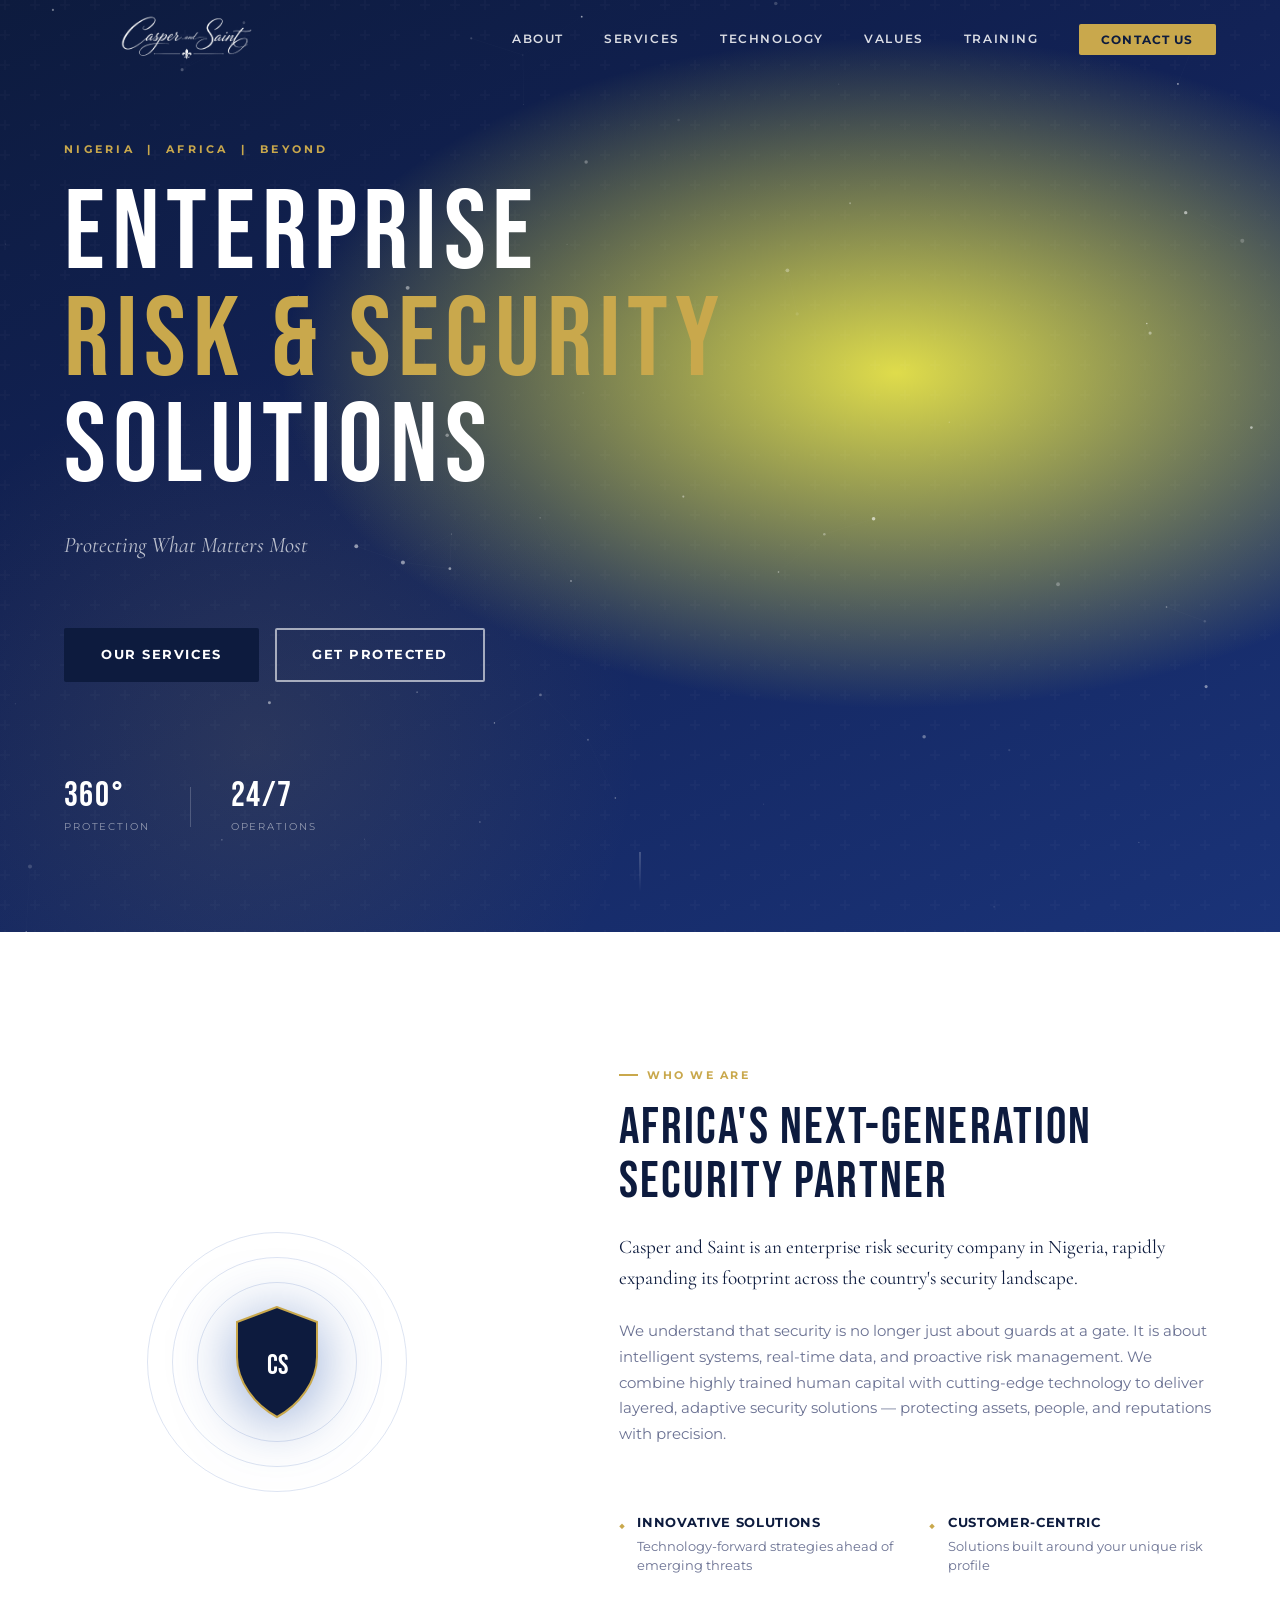
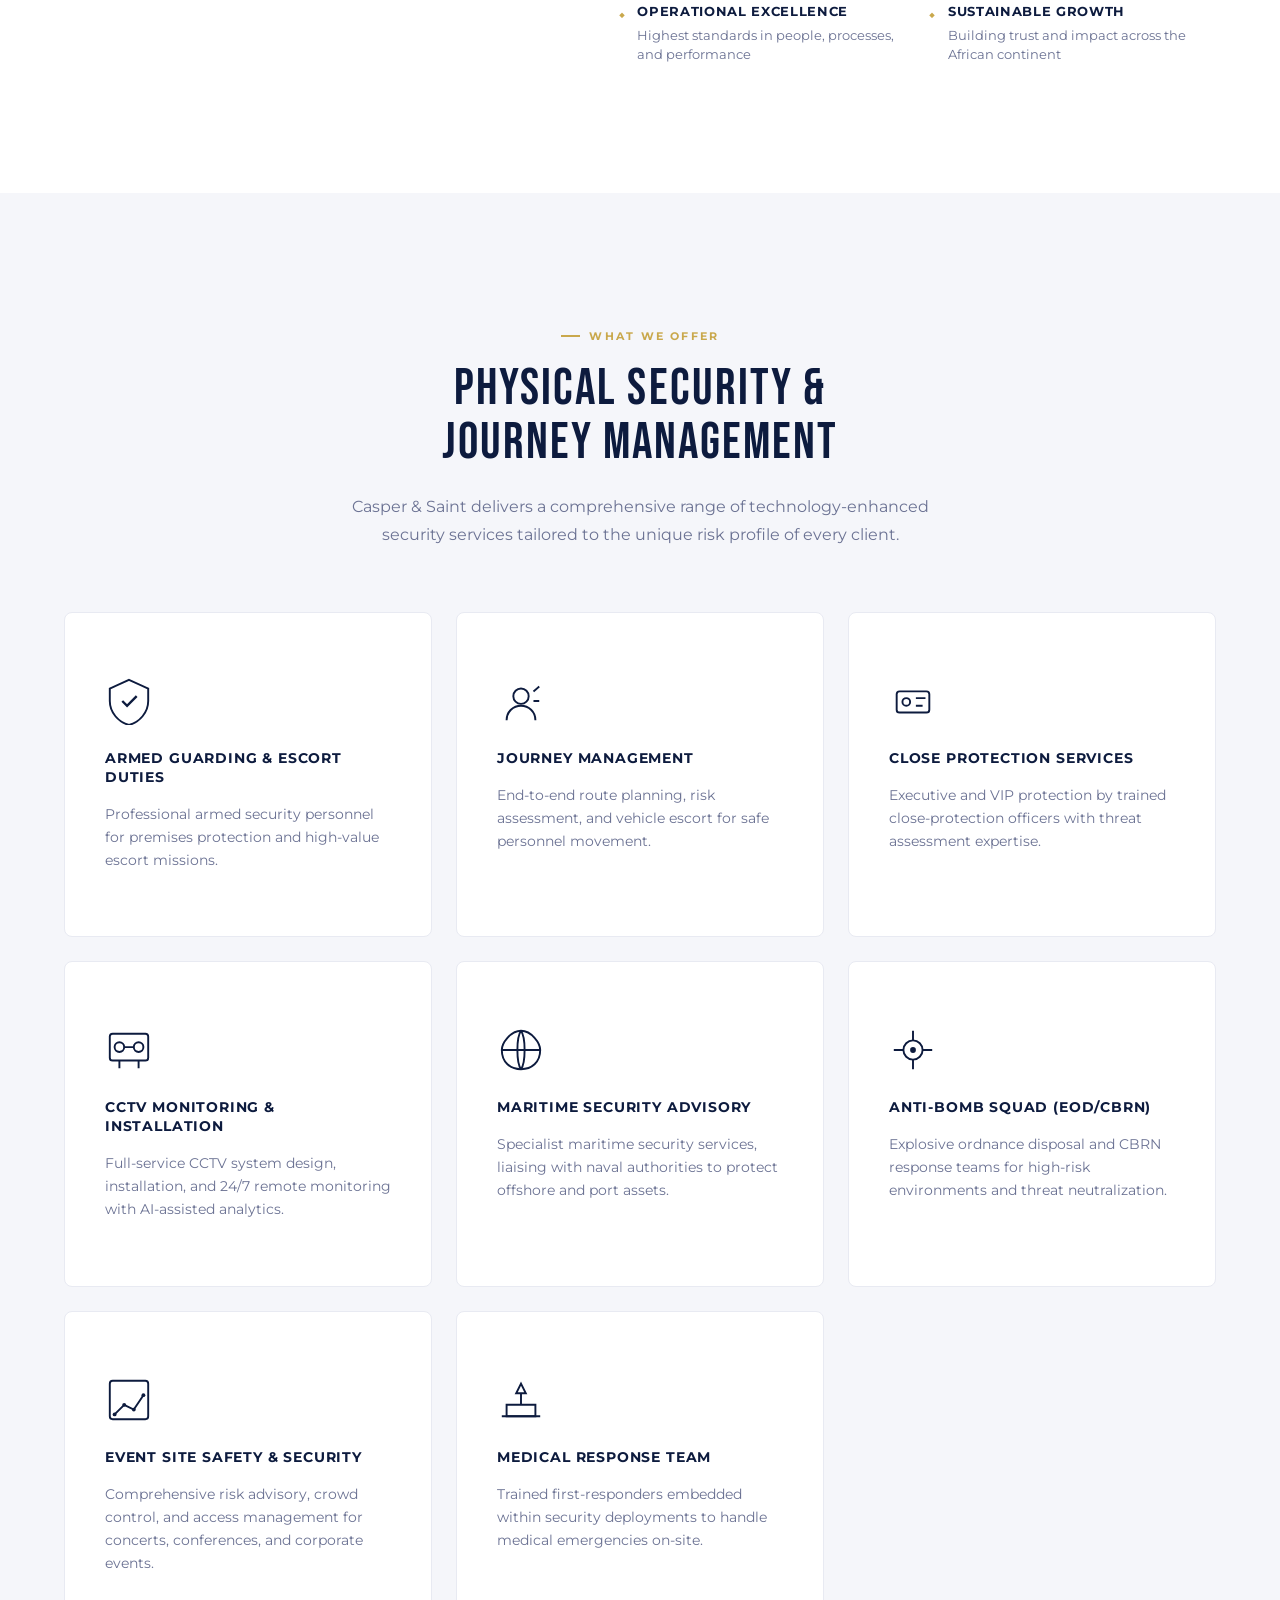
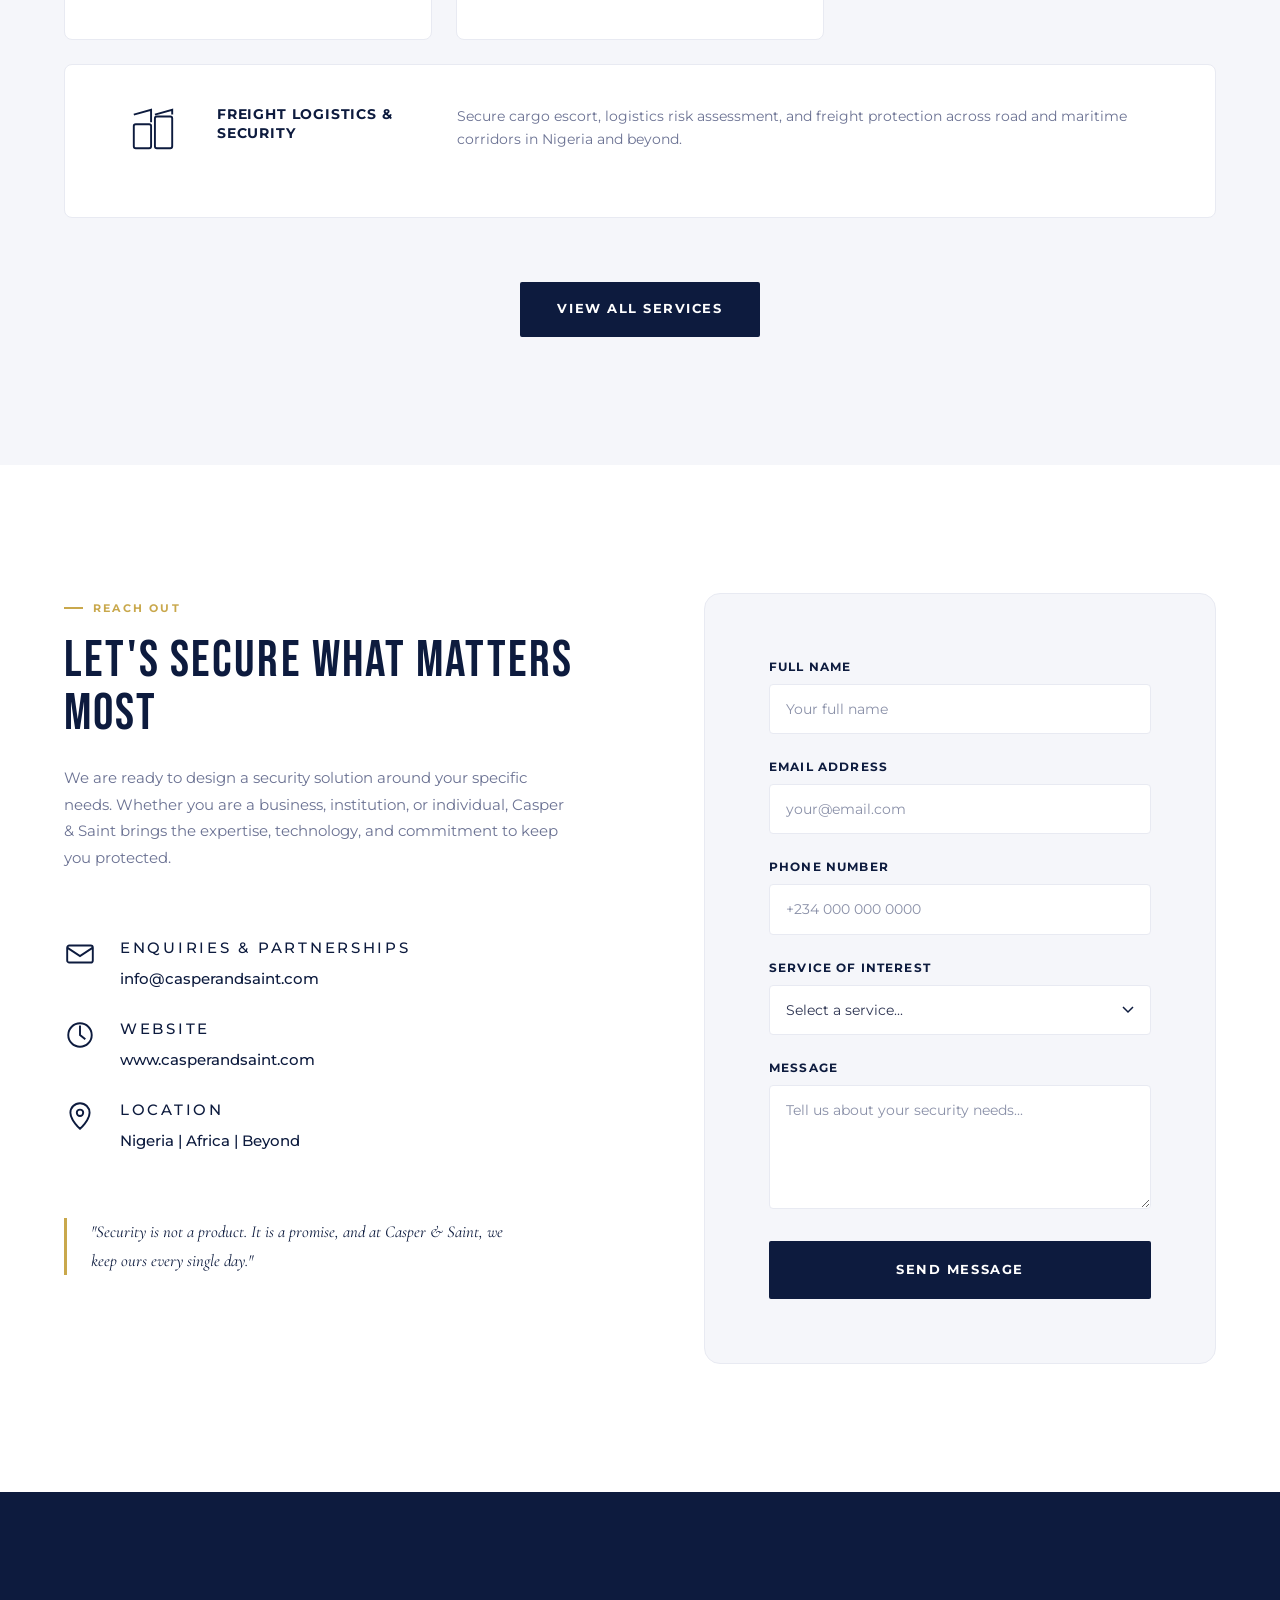
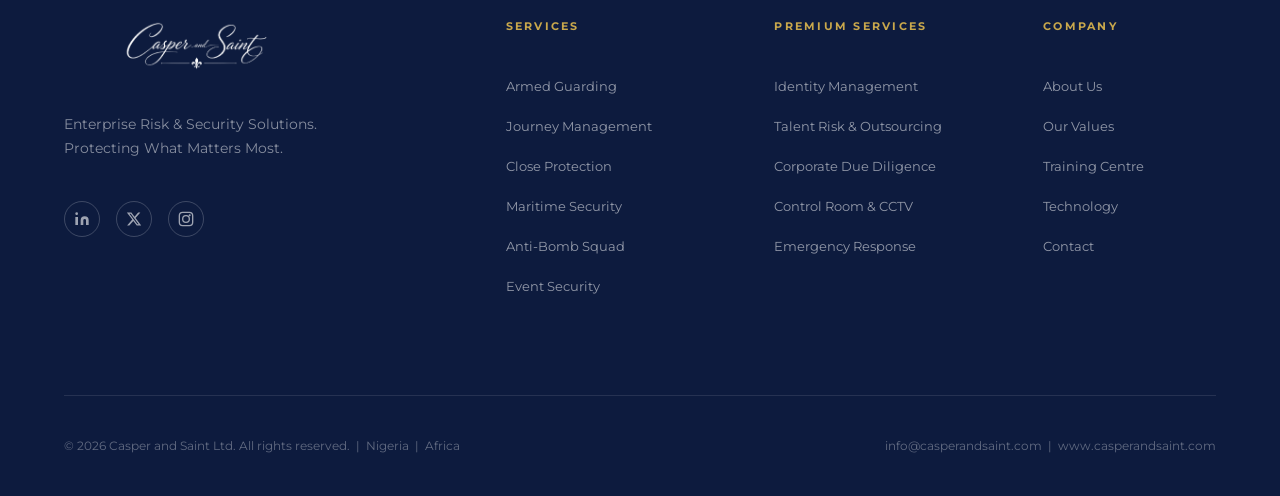
==== commit bb608c05: "edited the app" ====
--- a/index.html
+++ b/index.html
@@ -38,13 +38,13 @@
         <img src="images/logo.png" alt="Casper and Saint" class="logo-img" />
       </a>
       <ul class="nav-links" id="navLinks">
-        <li><a href="#about" class="nav-link">About</a></li>
-        <li><a href="#services" class="nav-link">Services</a></li>
-        <li><a href="#technology" class="nav-link">Technology</a></li>
-        <li><a href="#values" class="nav-link">Values</a></li>
-        <li><a href="#training" class="nav-link">Training</a></li>
-        <li><a href="#contact" class="nav-link nav-cta">Contact Us</a></li>
-      </ul>
+  <li><a href="pages/about.html" class="nav-link">About</a></li>
+  <li><a href="index.html#services" class="nav-link">Services</a></li>
+  <li><a href="pages/technology.html" class="nav-link">Technology</a></li>
+  <li><a href="pages/values.html" class="nav-link">Values</a></li>
+  <li><a href="pages/training.html" class="nav-link">Training</a></li>
+  <li><a href="index.html#contact" class="nav-link nav-cta">Contact Us</a></li>
+</ul>
       <button class="nav-toggle" id="navToggle" aria-label="Toggle navigation">
         <span></span><span></span><span></span>
       </button>
@@ -76,18 +76,12 @@
         </div>
         <div class="stat-divider"></div>
         <div class="stat">
-          <span class="stat-num">16+</span>
-          <span class="stat-label">Service Lines</span>
-        </div>
-        <div class="stat-divider"></div>
-        <div class="stat">
           <span class="stat-num">24/7</span>
           <span class="stat-label">Operations</span>
         </div>
       </div>
     </div>
     <div class="hero-scroll-indicator">
-      <span>Scroll</span>
       <div class="scroll-line"></div>
     </div>
   </section>
@@ -108,10 +102,6 @@
               </svg>
             </div>
           </div>
-          <div class="about-badge">
-            <span>NSCDC</span>
-            <span>Compliant</span>
-          </div>
         </div>
         <div class="about-content reveal">
           <div class="section-label">Who We Are</div>
@@ -153,55 +143,6 @@
     </div>
   </section>
 
-  <!-- ==================== VISION & MISSION ==================== -->
-  <section class="vision section">
-    <div class="container">
-      <div class="section-header centered">
-        <div class="section-label">Our Direction</div>
-        <h2 class="section-title">Vision &amp; Mission</h2>
-      </div>
-      <div class="vm-grid">
-        <div class="vm-card reveal">
-          <div class="vm-icon">
-            <svg viewBox="0 0 60 60" fill="none"><circle cx="30" cy="30" r="12" stroke="currentColor" stroke-width="2.5"/><circle cx="30" cy="30" r="4" fill="currentColor"/><line x1="30" y1="5" x2="30" y2="15" stroke="currentColor" stroke-width="2.5"/><line x1="30" y1="45" x2="30" y2="55" stroke="currentColor" stroke-width="2.5"/><line x1="5" y1="30" x2="15" y2="30" stroke="currentColor" stroke-width="2.5"/><line x1="45" y1="30" x2="55" y2="30" stroke="currentColor" stroke-width="2.5"/></svg>
-          </div>
-          <h3>Vision</h3>
-          <p>To be the leading provider of innovative security solutions in Africa, renowned for excellence, trust, and customer-centricity, shaping a safer future for all.</p>
-        </div>
-        <div class="vm-card reveal">
-          <div class="vm-icon">
-            <svg viewBox="0 0 60 60" fill="none"><circle cx="30" cy="20" r="10" stroke="currentColor" stroke-width="2.5"/><line x1="30" y1="10" x2="30" y2="5" stroke="currentColor" stroke-width="2.5" stroke-dasharray="2"/><polyline points="18,38 30,50 42,38" stroke="currentColor" stroke-width="2.5" fill="none"/></svg>
-          </div>
-          <h3>Mission</h3>
-          <p>To protect and secure our clients' assets and interests through innovative, reliable, and professional security solutions, leveraging expertise and technology to exceed expectations and build lasting partnerships.</p>
-        </div>
-        <div class="vm-card reveal">
-          <div class="vm-icon">
-            <svg viewBox="0 0 60 60" fill="none"><rect x="10" y="10" width="40" height="40" rx="4" stroke="currentColor" stroke-width="2.5"/><line x1="10" y1="22" x2="50" y2="22" stroke="currentColor" stroke-width="2.5"/><circle cx="20" cy="16" r="2" fill="currentColor"/><circle cx="30" cy="16" r="2" fill="currentColor"/></svg>
-          </div>
-          <h3>Digital-First Advantage</h3>
-          <p>We leverage smart guard technology, real-time command dashboards, and AI-assisted monitoring to stay ahead of threats, bringing enterprise-grade intelligence to every deployment.</p>
-        </div>
-        <div class="vm-card reveal">
-          <div class="vm-icon">
-            <svg viewBox="0 0 60 60" fill="none"><path d="M30 5L50 20V40L30 55L10 40V20Z" stroke="currentColor" stroke-width="2.5" fill="none"/><polyline points="22,30 28,36 38,24" stroke="currentColor" stroke-width="2.5" fill="none"/></svg>
-          </div>
-          <h3>Our Promise</h3>
-          <p>To deliver exceptional security services, exceeding client expectations through professionalism, integrity, and reliability, ensuring peace of mind and full protection for all assets entrusted to us.</p>
-        </div>
-      </div>
-      <div class="quality-policy reveal">
-        <div class="qp-icon">
-          <svg viewBox="0 0 60 60" fill="none"><circle cx="30" cy="30" r="24" stroke="currentColor" stroke-width="2.5"/><polyline points="20,30 27,37 40,23" stroke="currentColor" stroke-width="3" fill="none"/></svg>
-        </div>
-        <div class="qp-content">
-          <h3>Quality Policy</h3>
-          <p>At Casper &amp; Saint, we are committed to delivering exceptional security services that meet and exceed our clients' expectations, through professionalism, integrity, and reliability. We strive for continuous improvement, ensuring our team is skilled and equipped to provide innovative solutions, ultimately making us the leading security provider in Nigeria, trusted by clients and respected by stakeholders.</p>
-        </div>
-      </div>
-    </div>
-  </section>
-
   <!-- ==================== SERVICES ==================== -->
   <section class="services section" id="services">
     <div class="container">
@@ -277,275 +218,6 @@
       </div>
       <div class="services-more">
         <a href="pages/services.html" class="btn btn-primary">View All Services</a>
-      </div>
-    </div>
-  </section>
-
-  <!-- ==================== TECHNOLOGY ==================== -->
-  <section class="technology section" id="technology">
-    <div class="tech-bg"></div>
-    <div class="container">
-      <div class="section-header centered light">
-        <div class="section-label">Smart Guard System</div>
-        <h2 class="section-title">Technology-Driven Security</h2>
-        <p class="section-desc">Our Smart Guard model integrates real-time digital reporting, GPS-tracked patrol management, biometric attendance, and cloud-based command dashboards.</p>
-      </div>
-      <div class="tech-grid">
-        <div class="tech-item reveal" data-delay="0">
-          <div class="tech-num">01</div>
-          <div class="tech-icon">
-            <svg viewBox="0 0 40 40" fill="none"><rect x="8" y="5" width="24" height="30" rx="3" stroke="currentColor" stroke-width="1.8"/><line x1="13" y1="12" x2="27" y2="12" stroke="currentColor" stroke-width="1.8"/><line x1="13" y1="17" x2="27" y2="17" stroke="currentColor" stroke-width="1.8"/><circle cx="20" cy="28" r="2" fill="currentColor"/></svg>
-          </div>
-          <h4>Real-Time SITREP Reporting</h4>
-          <p>Guards submit digital situation reports via QR-code checkpoints, timestamped data accessible from any device.</p>
-        </div>
-        <div class="tech-item reveal" data-delay="1">
-          <div class="tech-num">02</div>
-          <div class="tech-icon">
-            <svg viewBox="0 0 40 40" fill="none"><circle cx="20" cy="20" r="14" stroke="currentColor" stroke-width="1.8"/><path d="M20 8V20L28 26" stroke="currentColor" stroke-width="1.8"/><circle cx="20" cy="20" r="2" fill="currentColor"/></svg>
-          </div>
-          <h4>GPS Patrol Tracking</h4>
-          <p>Every patrol is geo-tagged and logged in real time. Supervisors receive instant alerts for missed checkpoints or boundary breaches.</p>
-        </div>
-        <div class="tech-item reveal" data-delay="2">
-          <div class="tech-num">03</div>
-          <div class="tech-icon">
-            <svg viewBox="0 0 40 40" fill="none"><rect x="5" y="8" width="30" height="20" rx="2" stroke="currentColor" stroke-width="1.8"/><path d="M10 23L16 17L21 20L28 13" stroke="currentColor" stroke-width="1.8"/><path d="M8 32H32" stroke="currentColor" stroke-width="1.8"/></svg>
-          </div>
-          <h4>Operations Dashboard</h4>
-          <p>Clients and management access live dashboards showing guard deployment, incident logs, attendance, and performance KPIs, anytime, anywhere.</p>
-        </div>
-        <div class="tech-item reveal" data-delay="3">
-          <div class="tech-num">04</div>
-          <div class="tech-icon">
-            <svg viewBox="0 0 40 40" fill="none"><path d="M20 5C12 5 6 12 6 20C6 28 12 35 20 35C28 35 34 28 34 20C34 12 28 5 20 5Z" stroke="currentColor" stroke-width="1.8" fill="none"/><path d="M14 18C15 14 18 12 20 12C22 12 25 14 26 18" stroke="currentColor" stroke-width="1.8" fill="none"/><path d="M16 22C16 25 18 28 20 28C22 28 24 25 24 22" stroke="currentColor" stroke-width="1.8" fill="none"/><circle cx="20" cy="20" r="2" fill="currentColor"/></svg>
-          </div>
-          <h4>Biometric Access Control</h4>
-          <p>Fingerprint and facial recognition systems deployed at client facilities eliminate buddy-punching and unauthorised access.</p>
-        </div>
-        <div class="tech-item reveal" data-delay="4">
-          <div class="tech-num">05</div>
-          <div class="tech-icon">
-            <svg viewBox="0 0 40 40" fill="none"><rect x="5" y="10" width="30" height="20" rx="2" stroke="currentColor" stroke-width="1.8"/><circle cx="20" cy="20" r="5" stroke="currentColor" stroke-width="1.8"/><circle cx="20" cy="20" r="2" fill="currentColor"/></svg>
-          </div>
-          <h4>CCTV &amp; Remote Monitoring</h4>
-          <p>AI-assisted video analytics detect anomalies, perimeter breaches, crowd buildups, and unauthorised access before incidents escalate.</p>
-        </div>
-        <div class="tech-item reveal" data-delay="5">
-          <div class="tech-num">06</div>
-          <div class="tech-icon">
-            <svg viewBox="0 0 40 40" fill="none"><circle cx="20" cy="20" r="14" stroke="currentColor" stroke-width="1.8"/><path d="M20 10V20" stroke="currentColor" stroke-width="1.8"/><path d="M13 26L20 20" stroke="currentColor" stroke-width="1.8"/></svg>
-          </div>
-          <h4>Incident &amp; Alarm Response</h4>
-          <p>Automated alert chains route incidents to the nearest response team. Digital reports filed instantly for audit and compliance purposes.</p>
-        </div>
-      </div>
-      <div class="tech-cta reveal">
-        <div class="tech-cta-text">
-          <span>Smarter Security.</span>
-          <span>Stronger Protection.</span>
-          <span>Real Results.</span>
-        </div>
-      </div>
-    </div>
-  </section>
-
-  <!-- ==================== CORE VALUES ==================== -->
-  <section class="values section" id="values">
-    <div class="container">
-      <div class="section-header">
-        <div class="section-label">What Drives Us</div>
-        <h2 class="section-title">Core Values</h2>
-        <p class="section-desc">At Casper &amp; Saint, our values are more than words, they are the principles that shape every decision we make and every solution we deliver.</p>
-      </div>
-      <div class="values-list">
-        <div class="value-item reveal" data-delay="0">
-          <div class="vi-number">01</div>
-          <div class="vi-content">
-            <h4>Professionalism</h4>
-            <p>We uphold the highest ethical conduct, the right attitude, and deliver services in an organised, timely, and responsible manner.</p>
-          </div>
-        </div>
-        <div class="value-item reveal" data-delay="1">
-          <div class="vi-number">02</div>
-          <div class="vi-content">
-            <h4>Innovation</h4>
-            <p>We continuously evolve our solutions blending human expertise with smart technology to stay ahead of emerging security threats.</p>
-          </div>
-        </div>
-        <div class="value-item reveal" data-delay="2">
-          <div class="vi-number">03</div>
-          <div class="vi-content">
-            <h4>Customer-Centricity</h4>
-            <p>Every solution we design is built around our clients' unique risks, environments, and operational realities.</p>
-          </div>
-        </div>
-        <div class="value-item reveal" data-delay="3">
-          <div class="vi-number">04</div>
-          <div class="vi-content">
-            <h4>Integrity</h4>
-            <p>Morals and good values are the foundation of all our activities. We deliver on every promise we make to every client.</p>
-          </div>
-        </div>
-        <div class="value-item reveal" data-delay="4">
-          <div class="vi-number">05</div>
-          <div class="vi-content">
-            <h4>Commitment</h4>
-            <p>Driven by our passion for excellence, our services consistently reflect the values and standards that define Casper &amp; Saint.</p>
-          </div>
-        </div>
-        <div class="value-item reveal" data-delay="5">
-          <div class="vi-number">06</div>
-          <div class="vi-content">
-            <h4>Diversity</h4>
-            <p>Collective effort and inclusivity are at our core, we harness diverse perspectives to ensure success on every engagement.</p>
-          </div>
-        </div>
-      </div>
-    </div>
-  </section>
-
-  <!-- ==================== TRAINING ==================== -->
-  <section class="training section" id="training">
-    <div class="container">
-      <div class="training-grid">
-        <div class="training-content reveal">
-          <div class="section-label">Knowledge Transfer</div>
-          <h2 class="section-title">Security Training Centre</h2>
-          <p>Creating knowledge in pursuit of safety in an open world. Our Security Training Centre trains guards on diverse agendas for risk management and security practice across the industry's entire value chain. This is a risk centre of excellence: a space for research, reflection, and policy dialogues.</p>
-          <div class="training-tagline">Training Today. Safety Tomorrow. Stronger Together.</div>
-        </div>
-        <div class="training-courses reveal">
-          <h3>Courses &amp; Certifications</h3>
-          <div class="course-item">
-            <div class="course-icon">
-              <svg viewBox="0 0 40 40" fill="none"><path d="M20 5L35 13V27L20 35L5 27V13Z" stroke="currentColor" stroke-width="2"/><circle cx="20" cy="18" r="5" stroke="currentColor" stroke-width="2"/></svg>
-            </div>
-            <div>
-              <h4>Basic Security Management Programme</h4>
-              <p>Foundational knowledge and practical skills for effective security operations, leadership, and incident response.</p>
-            </div>
-          </div>
-          <div class="course-item">
-            <div class="course-icon">
-              <svg viewBox="0 0 40 40" fill="none"><circle cx="20" cy="20" r="14" stroke="currentColor" stroke-width="2"/><path d="M14 20L18 24L26 16" stroke="currentColor" stroke-width="2"/></svg>
-            </div>
-            <div>
-              <h4>Basic Risk Management Certifications</h4>
-              <p>Identify, assess, and mitigate risks using globally recognised frameworks and best practices.</p>
-            </div>
-          </div>
-          <div class="course-item">
-            <div class="course-icon">
-              <svg viewBox="0 0 40 40" fill="none"><circle cx="20" cy="14" r="8" stroke="currentColor" stroke-width="2"/><path d="M8 36C8 28 13 24 20 24C27 24 32 28 32 36" stroke="currentColor" stroke-width="2"/><path d="M16 14H24M20 10V18" stroke="currentColor" stroke-width="2"/></svg>
-            </div>
-            <div>
-              <h4>Police Supernumerary Unit Training (SPY Police)</h4>
-              <p>Specialised training for police supernumeraries in law enforcement support, public safety, and operational readiness.</p>
-            </div>
-          </div>
-        </div>
-      </div>
-    </div>
-  </section>
-
-  <!-- ==================== STAKEHOLDERS ==================== -->
-  <section class="stakeholders section">
-    <div class="container">
-      <div class="section-header centered">
-        <div class="section-label">Our Stakeholders</div>
-        <h2 class="section-title">Strong Relationships.<br/>Shared Values.</h2>
-      </div>
-      <div class="sh-grid">
-        <div class="sh-card reveal">
-          <div class="sh-icon">
-            <svg viewBox="0 0 50 50" fill="none"><circle cx="17" cy="20" r="7" stroke="currentColor" stroke-width="2"/><circle cx="33" cy="20" r="7" stroke="currentColor" stroke-width="2"/><path d="M5 44C5 35 10 30 17 30" stroke="currentColor" stroke-width="2"/><path d="M45 44C45 35 40 30 33 30" stroke="currentColor" stroke-width="2"/><path d="M17 30C17 30 20 35 25 35C30 35 33 30 33 30" stroke="currentColor" stroke-width="2"/></svg>
-          </div>
-          <h4>Shareholders</h4>
-          <p>Investors, partners, and community groups with a vested interest in Casper &amp; Saint's success. We are committed to utilising every available resource to meet our objectives.</p>
-        </div>
-        <div class="sh-card reveal">
-          <div class="sh-icon">
-            <svg viewBox="0 0 50 50" fill="none"><path d="M25 5L40 14V28L25 40L10 28V14Z" stroke="currentColor" stroke-width="2"/><circle cx="25" cy="22" r="7" stroke="currentColor" stroke-width="2"/></svg>
-          </div>
-          <h4>Staff</h4>
-          <p>Skilled security professionals committed to delivering exceptional services. We provide all staff with the necessary resources and training to perform optimally for our clients.</p>
-        </div>
-        <div class="sh-card reveal">
-          <div class="sh-icon">
-            <svg viewBox="0 0 50 50" fill="none"><circle cx="25" cy="18" r="8" stroke="currentColor" stroke-width="2"/><path d="M10 44C10 35 17 30 25 30C33 30 40 35 40 44" stroke="currentColor" stroke-width="2"/><path d="M25 6V10M38 14L35 17M44 27H40M38 40L35 37M25 44V40M12 40L15 37M6 27H10M12 14L15 17" stroke="currentColor" stroke-width="1.5"/></svg>
-          </div>
-          <h4>Customers</h4>
-          <p>Businesses and individuals who rely on us for security solutions and peace of mind. We provide superior and reliable solutions, continually developed in partnership with our clients.</p>
-        </div>
-        <div class="sh-card reveal">
-          <div class="sh-icon">
-            <svg viewBox="0 0 50 50" fill="none"><path d="M25 8C15 8 8 16 8 25C8 34 15 42 25 42C35 42 42 34 42 25C42 16 35 8 25 8Z" stroke="currentColor" stroke-width="2"/><path d="M16 30C18 26 21 24 25 24C29 24 32 26 34 30" stroke="currentColor" stroke-width="2"/><path d="M25 16V24" stroke="currentColor" stroke-width="2"/></svg>
-          </div>
-          <h4>Society</h4>
-          <p>The communities and individuals we serve through our security services, contributing to a safer and more secure environment for all Nigerians.</p>
-        </div>
-      </div>
-    </div>
-  </section>
-
-  <!-- ==================== PREMIUM SERVICES ==================== -->
-  <section class="premium section">
-    <div class="container">
-      <div class="section-header centered">
-        <div class="section-label">Beyond Standard</div>
-        <h2 class="section-title">Other Premium Services</h2>
-      </div>
-      <div class="premium-grid">
-        <div class="premium-item reveal">
-          <div class="pi-num">I</div>
-          <h4>Identity Management</h4>
-          <p>Advanced identity verification and background check solutions integrated with national security databases.</p>
-        </div>
-        <div class="premium-item reveal">
-          <div class="pi-num">II</div>
-          <h4>Talent Risk &amp; Outsourcing</h4>
-          <p>Comprehensive candidate risk profiling and outsourcing capabilities to help organisations manage human capital risks proactively.</p>
-        </div>
-        <div class="premium-item reveal">
-          <div class="pi-num">III</div>
-          <h4>Corporate Due Diligence</h4>
-          <p>In-depth corporate investigations and background checks to protect your business interests before partnerships and procurement.</p>
-        </div>
-        <div class="premium-item reveal">
-          <div class="pi-num">IV</div>
-          <h4>Control Room &amp; CCTV Management</h4>
-          <p>Full-service control room operations and CCTV installation, monitoring, and maintenance for facilities of all sizes.</p>
-        </div>
-        <div class="premium-item reveal">
-          <div class="pi-num">V</div>
-          <h4>Emergency Response</h4>
-          <p>Rapid-deployment emergency response capabilities to protect lives and assets during critical incidents and unforeseen events.</p>
-        </div>
-      </div>
-    </div>
-  </section>
-
-  <!-- ==================== WHY CHOOSE US ==================== -->
-  <section class="why section">
-    <div class="container">
-      <div class="why-inner reveal">
-        <div class="section-label">Why Casper &amp; Saint</div>
-        <h2 class="section-title">The Standard<br/>Others Aspire To</h2>
-        <div class="why-grid">
-          <div class="why-item"><span>&#9670;</span> Technology-enhanced security operations</div>
-          <div class="why-item"><span>&#9670;</span> Highly trained and licensed personnel</div>
-          <div class="why-item"><span>&#9670;</span> Real-time digital reporting &amp; command dashboards</div>
-          <div class="why-item"><span>&#9670;</span> Bespoke solutions for every unique client need</div>
-          <div class="why-item"><span>&#9670;</span> NSCDC-compliant with valid licensed guards</div>
-          <div class="why-item"><span>&#9670;</span> Pan-Nigeria reach with growing African presence</div>
-        </div>
-        <div class="why-trust-badges">
-          <div class="trust-badge">Trusted Expertise</div>
-          <div class="trust-badge">Smart Technology</div>
-          <div class="trust-badge">Reliable People</div>
-          <div class="trust-badge">Proven Protection</div>
-        </div>
       </div>
     </div>
   </section>
@@ -565,7 +237,7 @@
               </div>
               <div>
                 <span class="cd-label">Enquiries &amp; Partnerships</span>
-                <a href="mailto:info@casperandsaints.com">info@casperandsaints.com</a>
+                <a href="mailto:info@casperandsaint.com">info@casperandsaint.com</a>
               </div>
             </div>
             <div class="contact-detail">
@@ -574,7 +246,7 @@
               </div>
               <div>
                 <span class="cd-label">Website</span>
-                <a href="https://www.casperandsaint.com" target="_blank" rel="noopener noreferrer">www.casperandsaint.com</a>
+                <a href="https://www.casperandsaint.com" target="_blank">www.casperandsaint.com</a>
               </div>
             </div>
             <div class="contact-detail">
@@ -611,13 +283,12 @@
                 <option value="">Select a service...</option>
                 <option>Armed Guarding &amp; Escort</option>
                 <option>Journey Management</option>
-                <option>Close Protection</option>
+                <option>Security Guards</option>
                 <option>CCTV &amp; Monitoring</option>
-                <option>Maritime Security</option>
-                <option>Anti-Bomb Squad</option>
+                <option>Access Control</option>
                 <option>Event Security</option>
                 <option>Identity Management</option>
-                <option>Corporate Due Diligence</option>
+                <option>Close Protection</option>
                 <option>Emergency Response</option>
                 <option>Other / General Enquiry</option>
               </select>
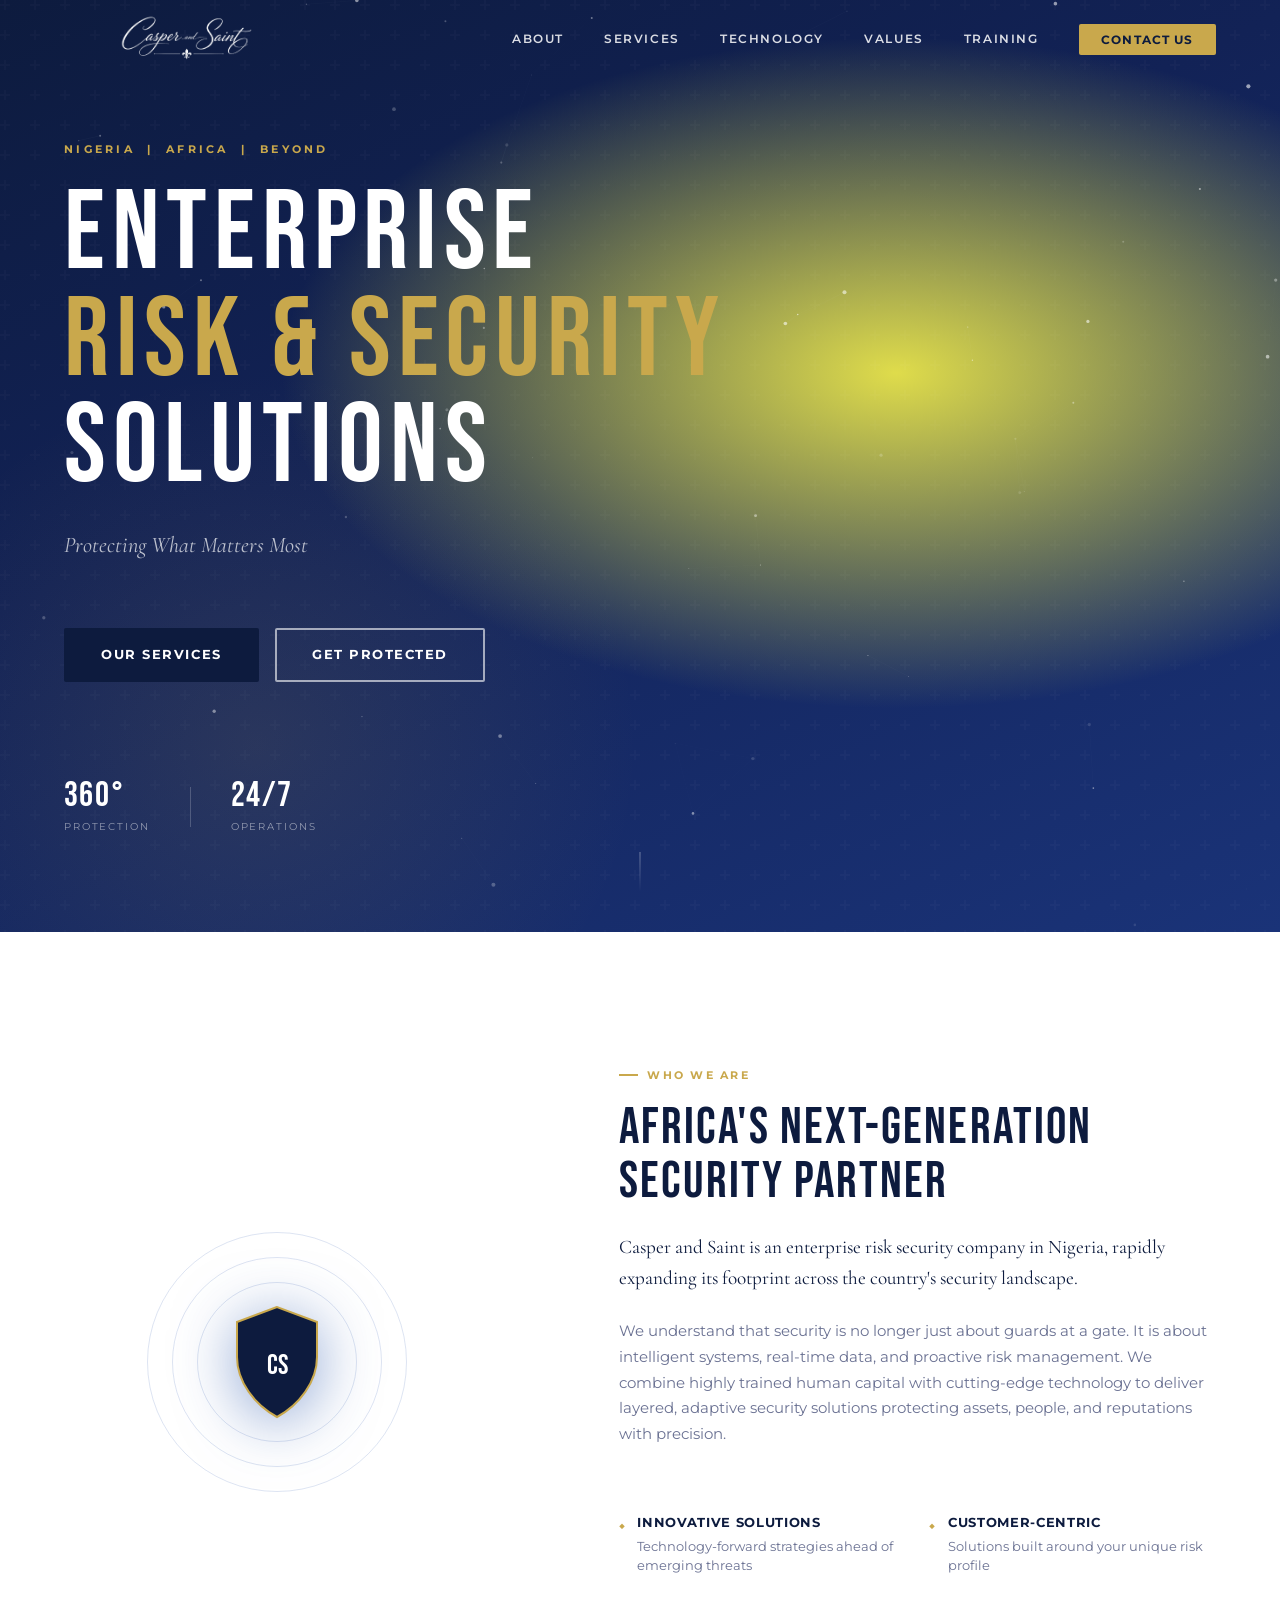
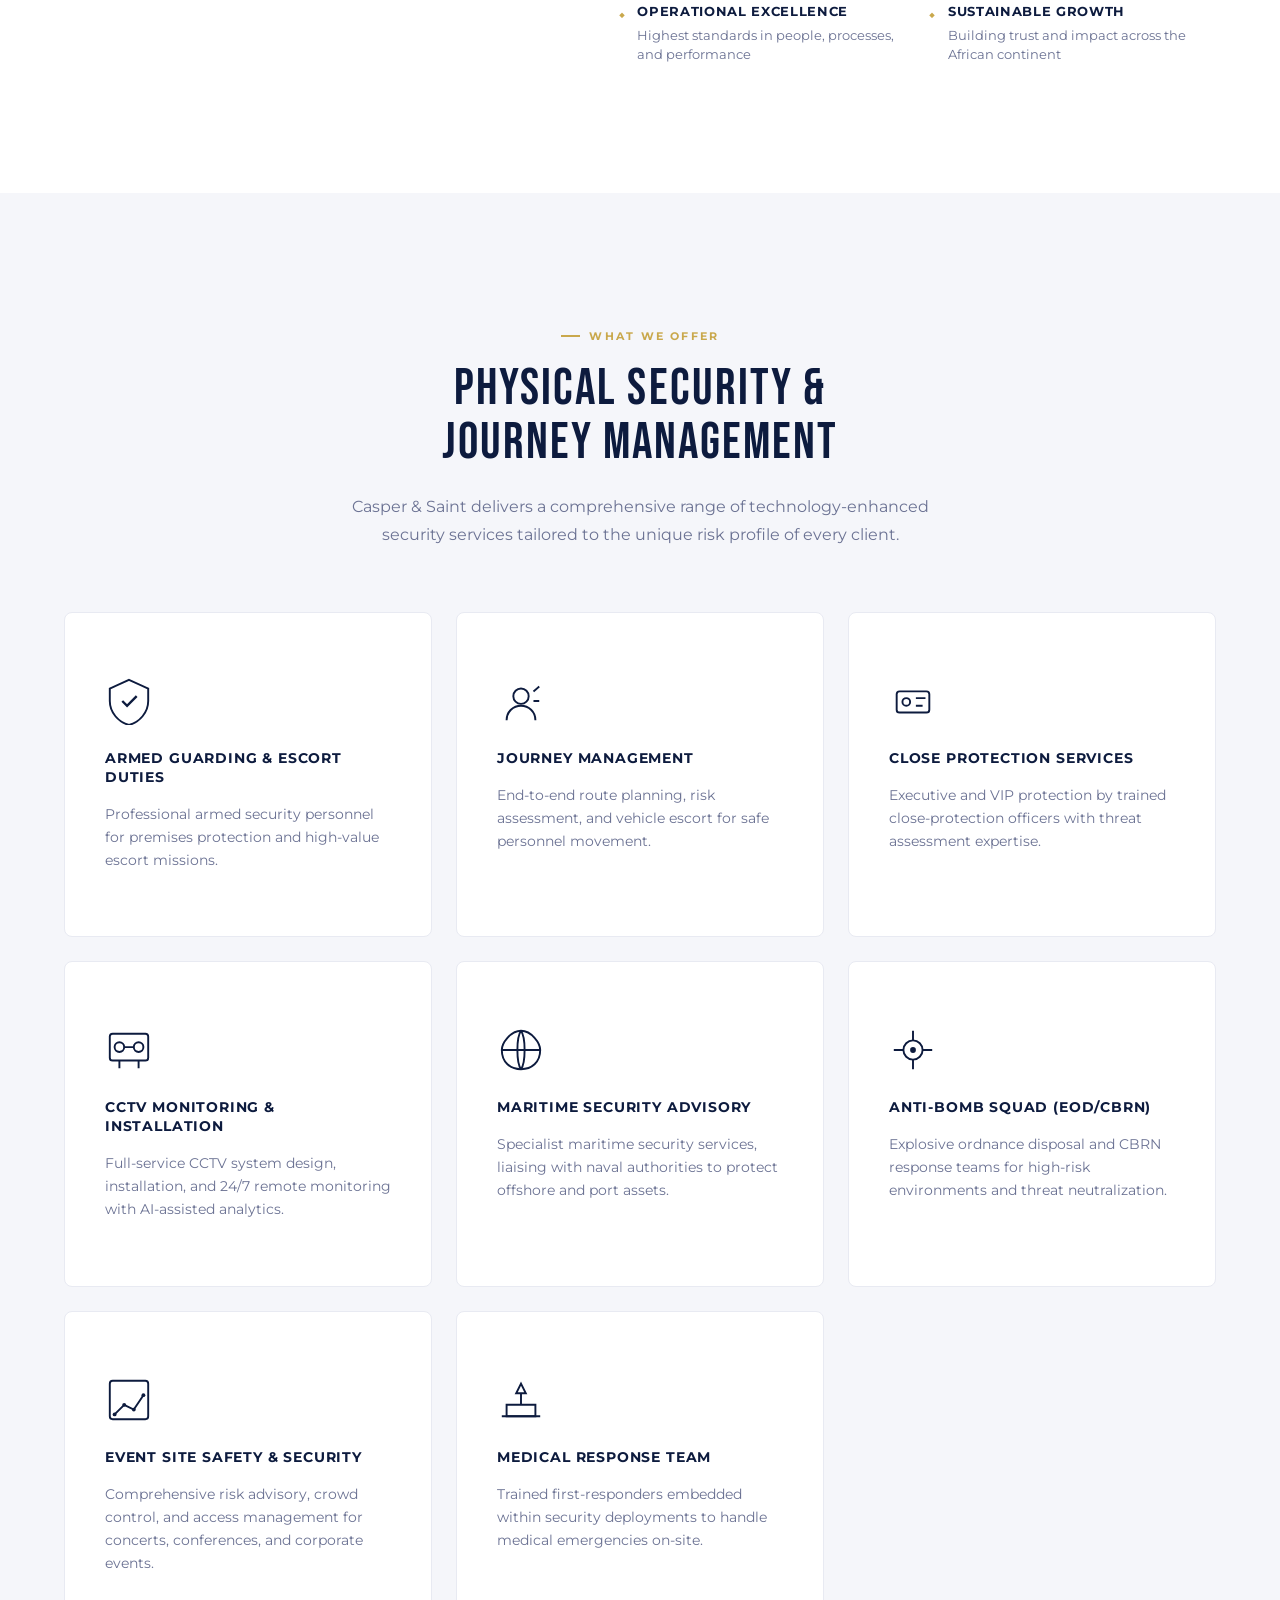
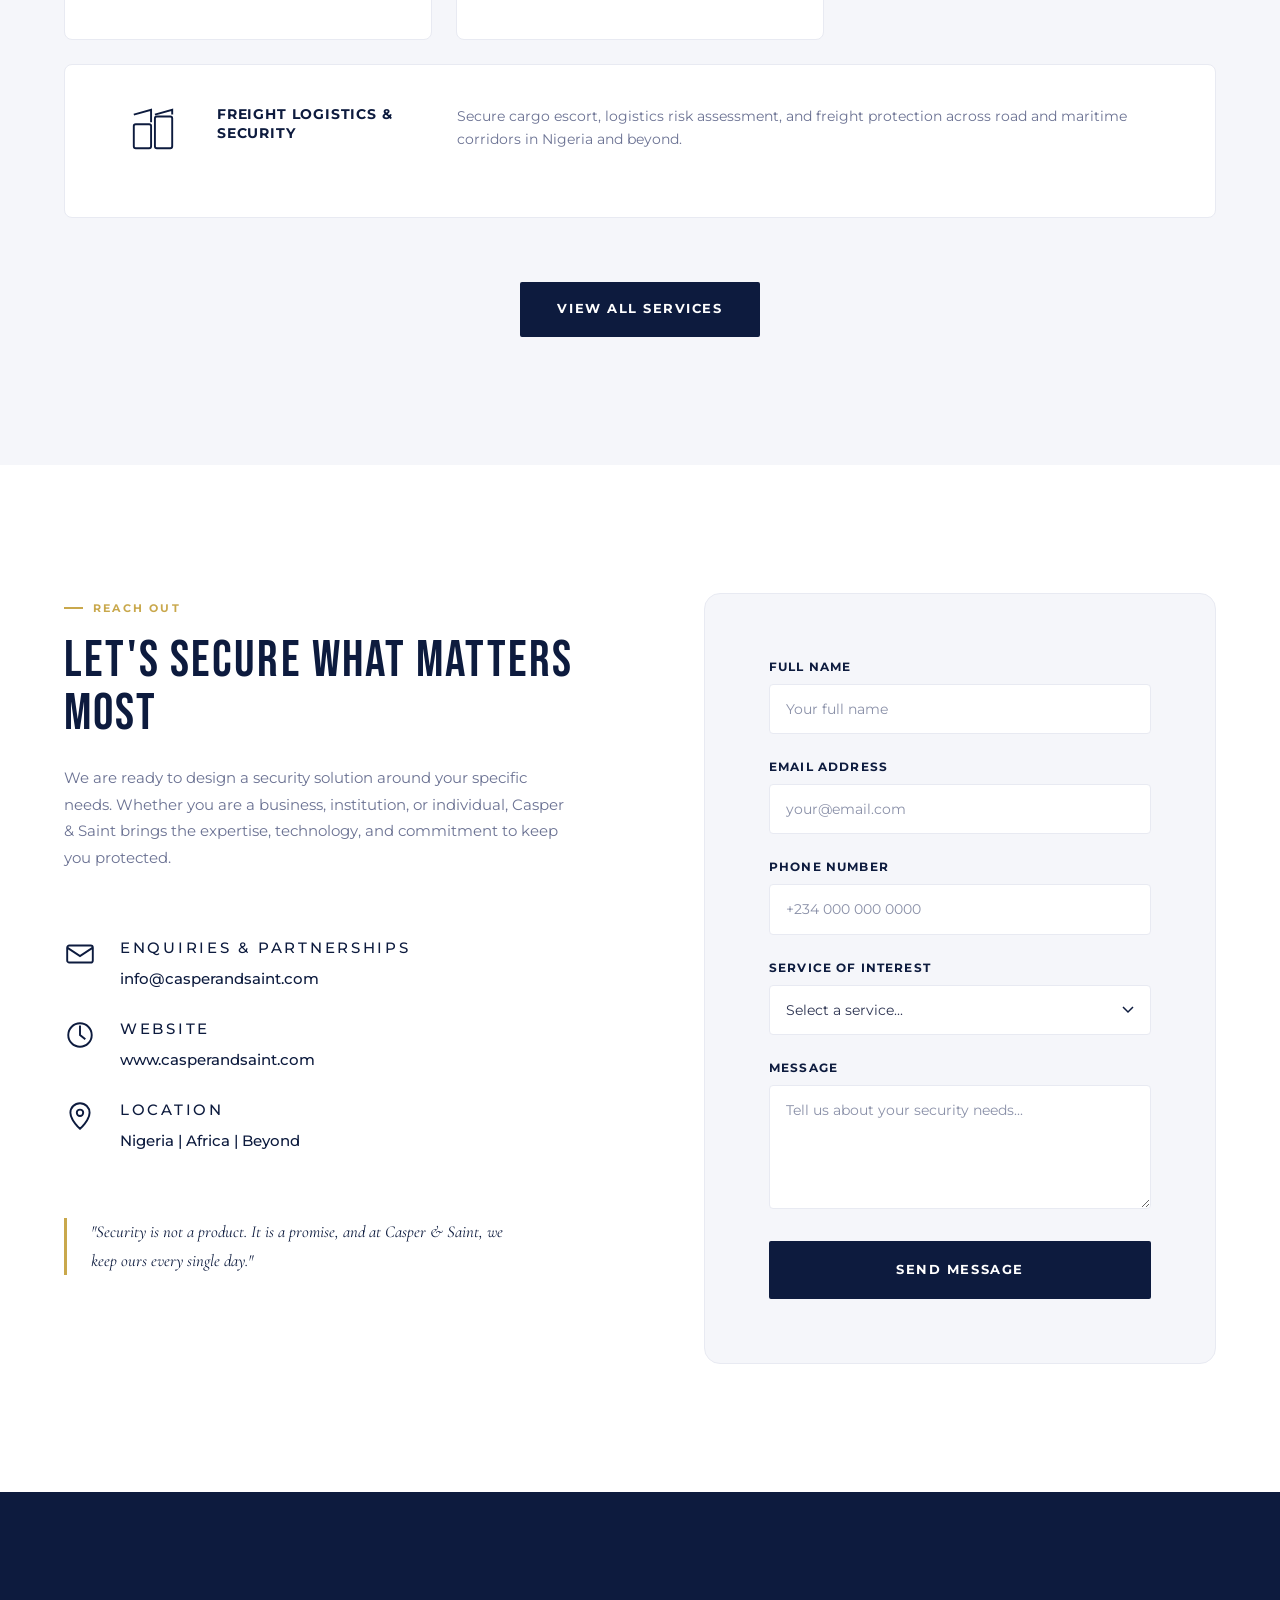
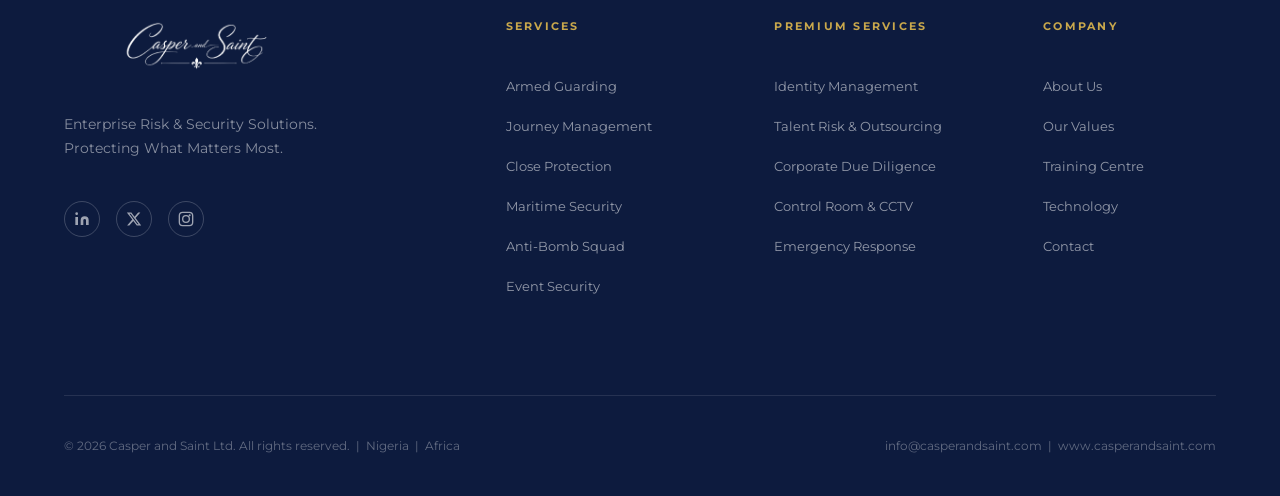
==== commit b5f01217: "edited the site" ====
--- a/index.html
+++ b/index.html
@@ -107,7 +107,7 @@
           <div class="section-label">Who We Are</div>
           <h2 class="section-title">Africa's Next-Generation Security Partner</h2>
           <p class="about-lead">Casper and Saint is an enterprise risk security company in Nigeria, rapidly expanding its footprint across the country's security landscape.</p>
-          <p class="about-body">We understand that security is no longer just about guards at a gate. It is about intelligent systems, real-time data, and proactive risk management. We combine highly trained human capital with cutting-edge technology to deliver layered, adaptive security solutions — protecting assets, people, and reputations with precision.</p>
+          <p class="about-body">We understand that security is no longer just about guards at a gate. It is about intelligent systems, real-time data, and proactive risk management. We combine highly trained human capital with cutting-edge technology to deliver layered, adaptive security solutions protecting assets, people, and reputations with precision.</p>
           <div class="about-pillars">
             <div class="pillar">
               <div class="pillar-icon">&#9670;</div>
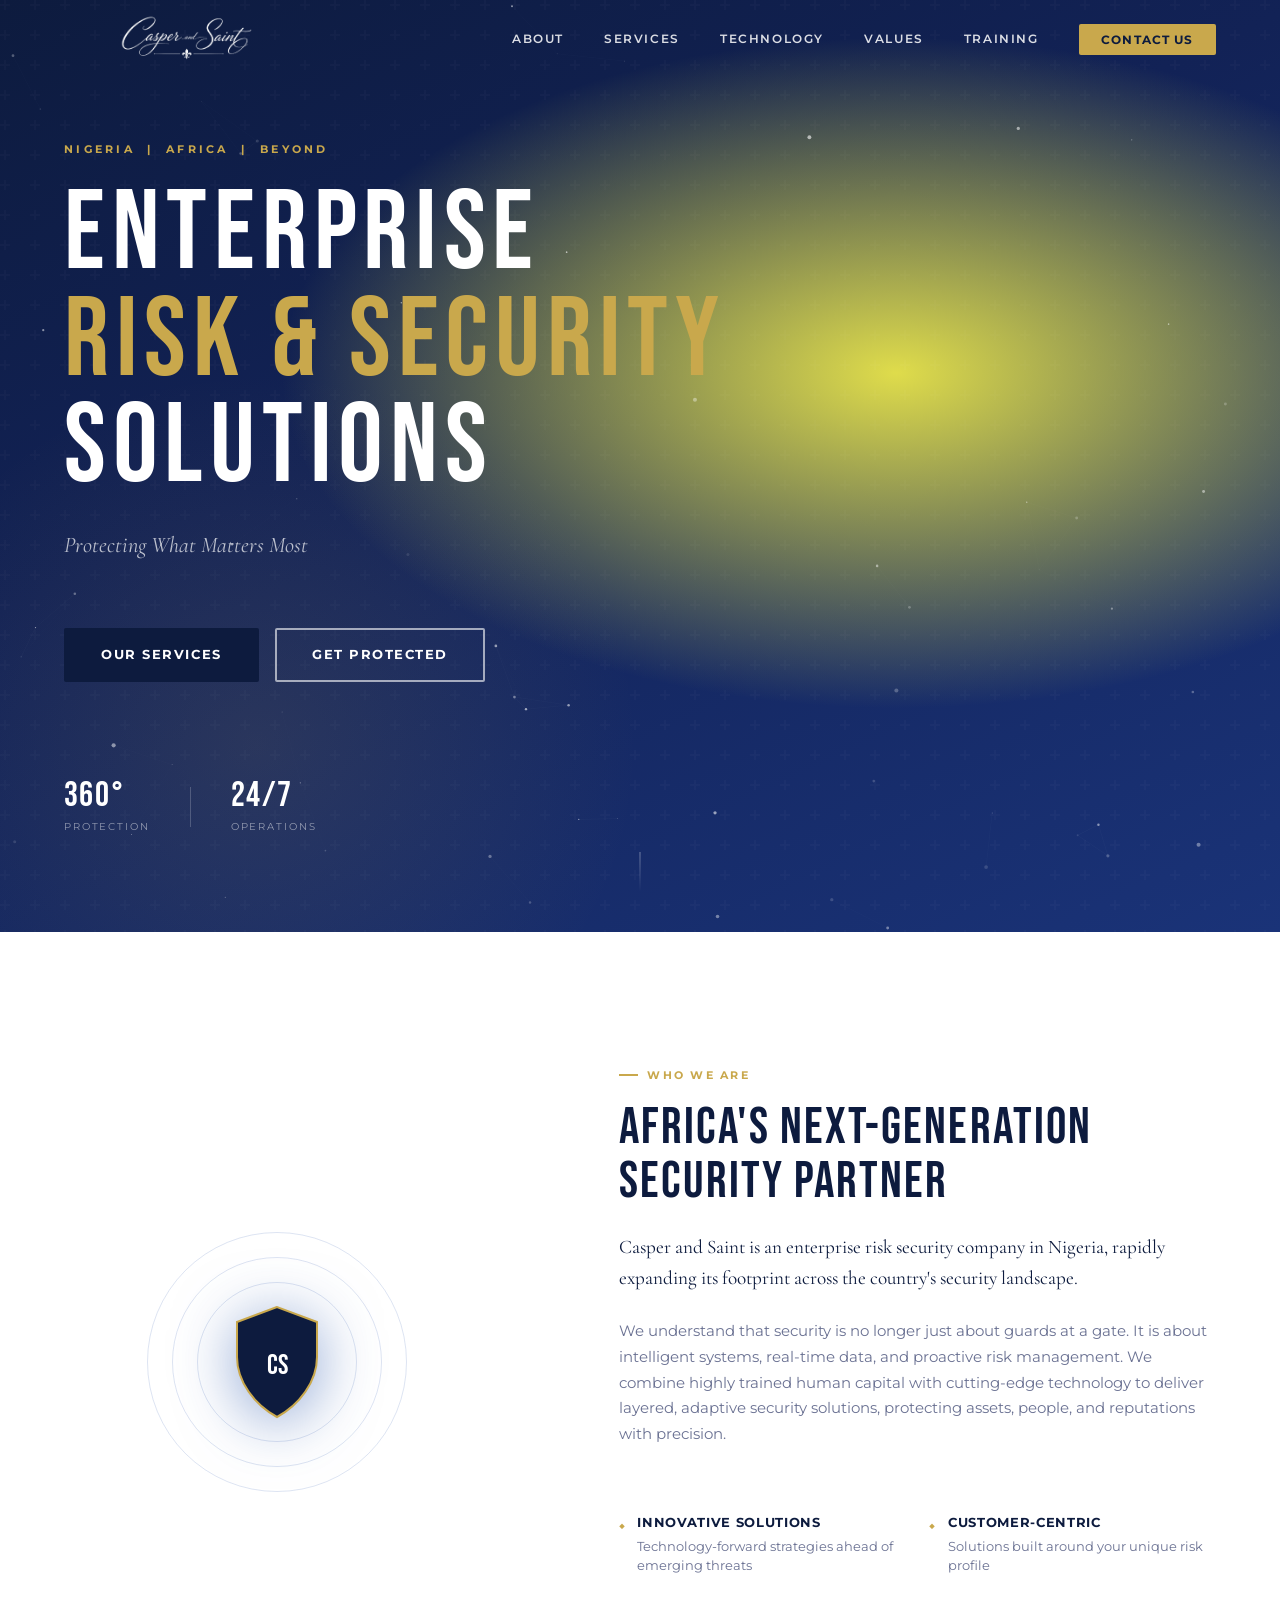
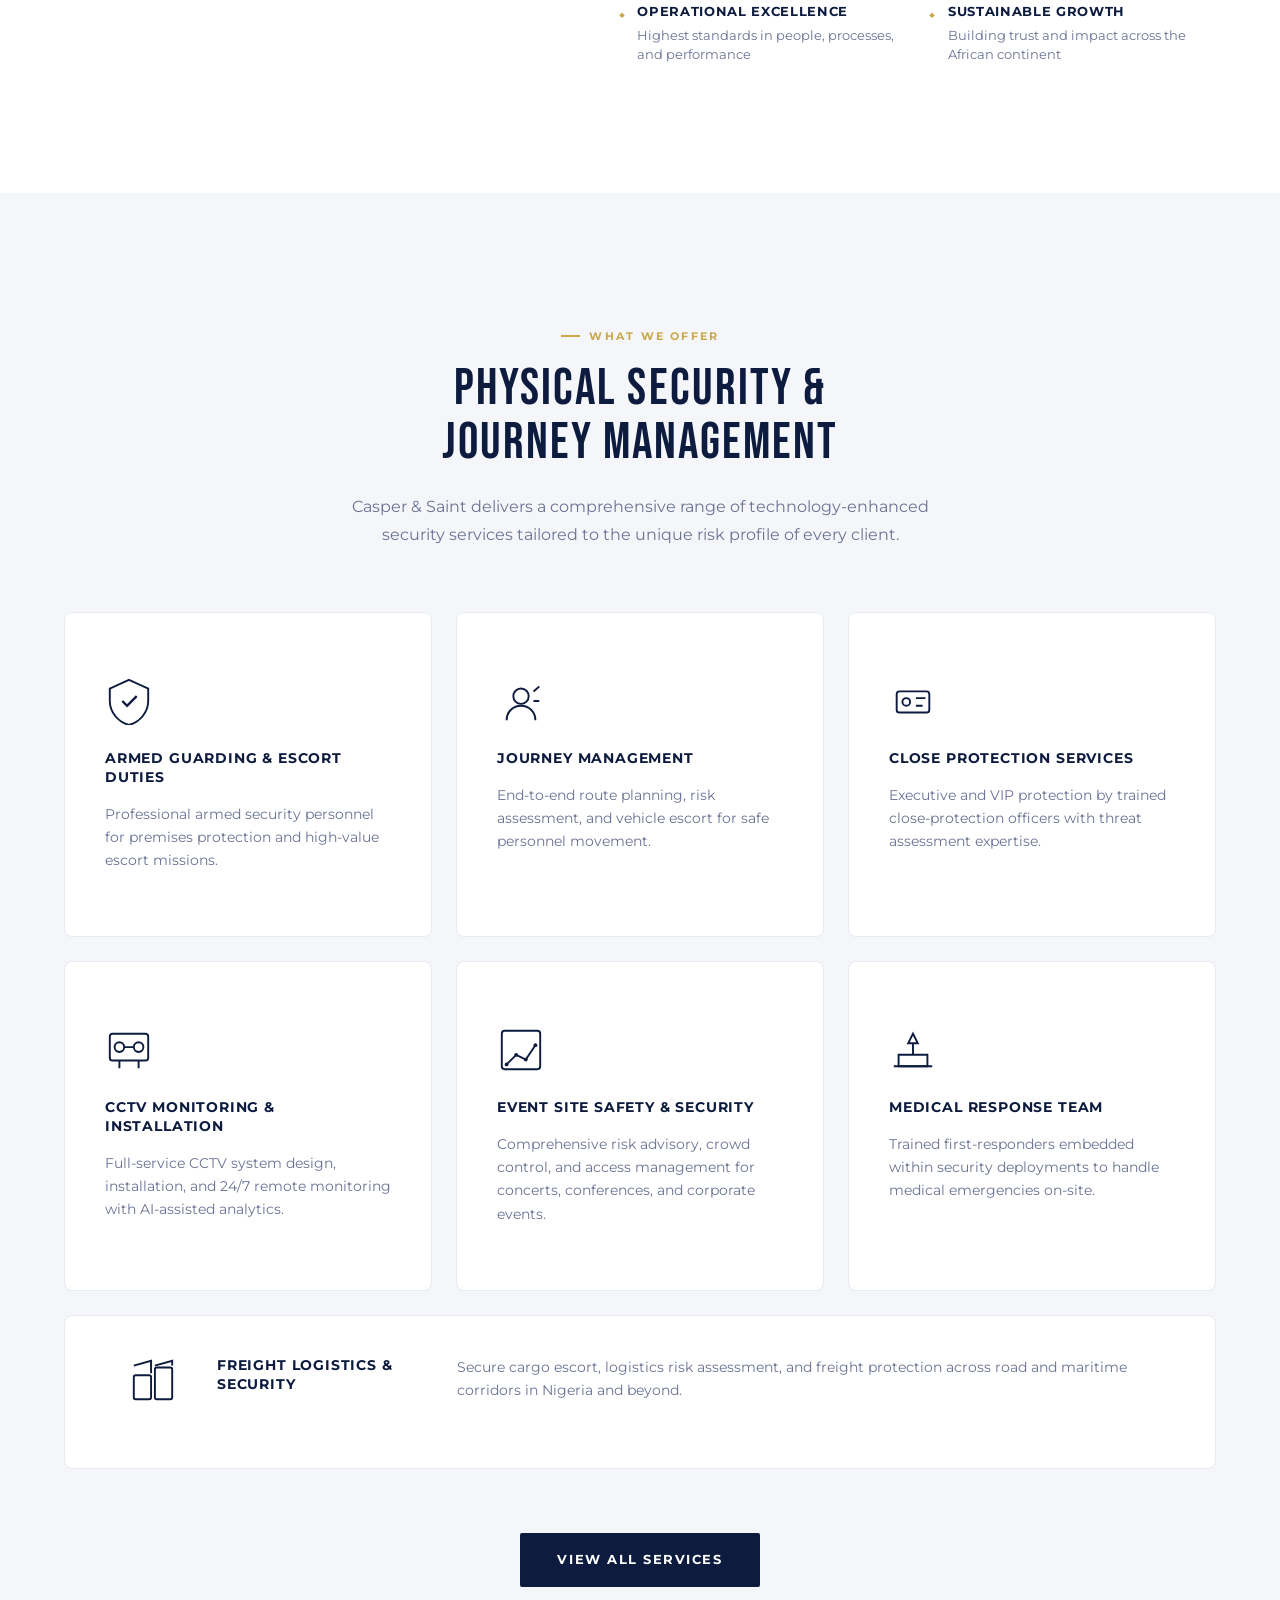
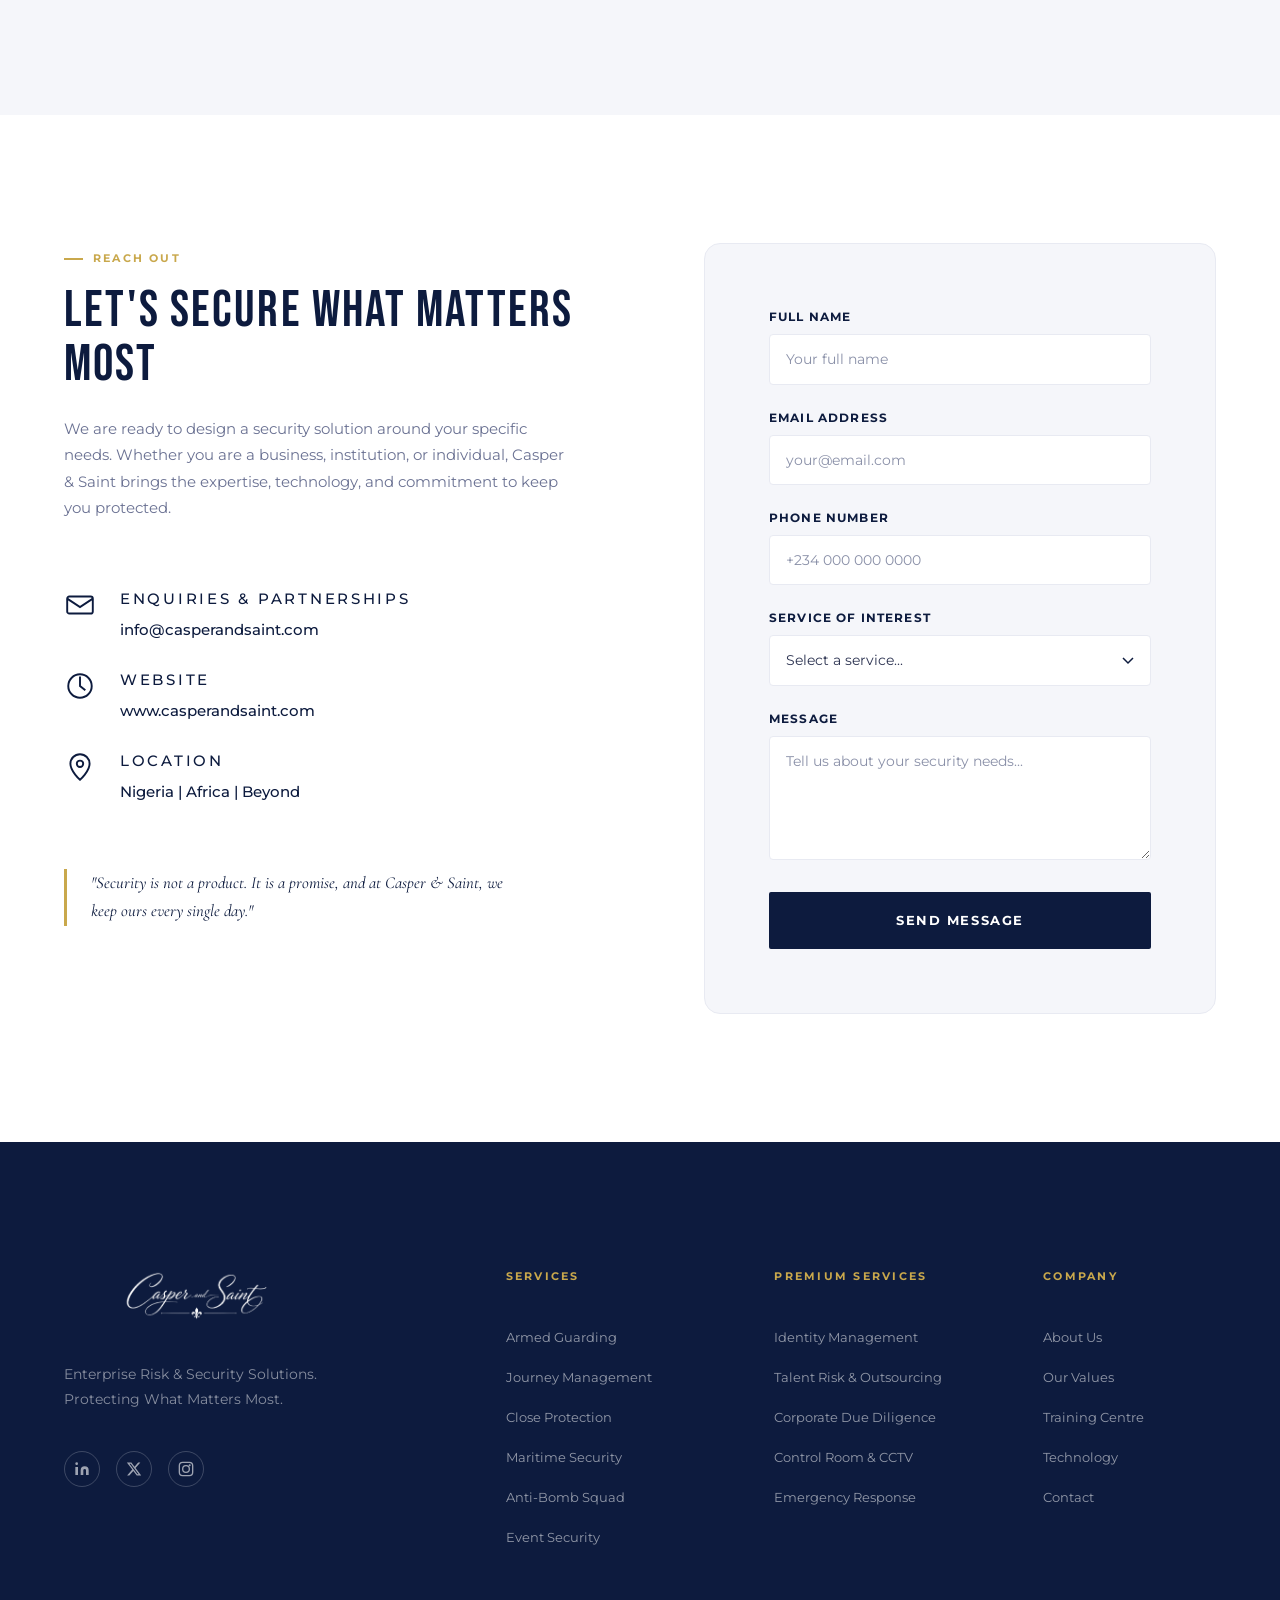
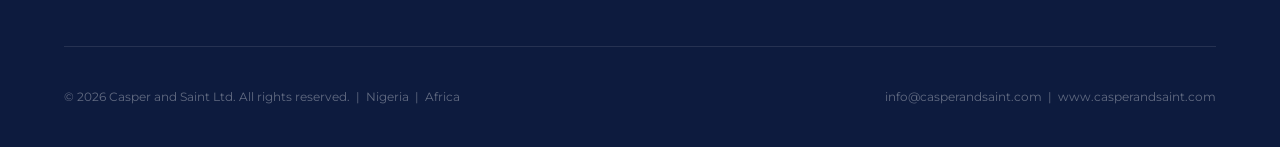
==== commit aa68f604: "edited the site" ====
--- a/index.html
+++ b/index.html
@@ -107,7 +107,7 @@
           <div class="section-label">Who We Are</div>
           <h2 class="section-title">Africa's Next-Generation Security Partner</h2>
           <p class="about-lead">Casper and Saint is an enterprise risk security company in Nigeria, rapidly expanding its footprint across the country's security landscape.</p>
-          <p class="about-body">We understand that security is no longer just about guards at a gate. It is about intelligent systems, real-time data, and proactive risk management. We combine highly trained human capital with cutting-edge technology to deliver layered, adaptive security solutions protecting assets, people, and reputations with precision.</p>
+          <p class="about-body">We understand that security is no longer just about guards at a gate. It is about intelligent systems, real-time data, and proactive risk management. We combine highly trained human capital with cutting-edge technology to deliver layered, adaptive security solutions, protecting assets, people, and reputations with precision.</p>
           <div class="about-pillars">
             <div class="pillar">
               <div class="pillar-icon">&#9670;</div>
@@ -179,20 +179,6 @@
           </div>
           <h4>CCTV Monitoring &amp; Installation</h4>
           <p>Full-service CCTV system design, installation, and 24/7 remote monitoring with AI-assisted analytics.</p>
-        </div>
-        <div class="service-card reveal" data-delay="4">
-          <div class="sc-icon">
-            <svg viewBox="0 0 50 50" fill="none"><path d="M25 5C14 5 5 18 5 25C5 38 14 45 25 45C36 45 45 38 45 25C45 18 36 5 25 5Z" stroke="currentColor" stroke-width="2"/><path d="M5 25H45M25 5C20 12 20 38 25 45M25 5C30 12 30 38 25 45" stroke="currentColor" stroke-width="2"/></svg>
-          </div>
-          <h4>Maritime Security Advisory</h4>
-          <p>Specialist maritime security services, liaising with naval authorities to protect offshore and port assets.</p>
-        </div>
-        <div class="service-card reveal" data-delay="5">
-          <div class="sc-icon">
-            <svg viewBox="0 0 50 50" fill="none"><circle cx="25" cy="25" r="10" stroke="currentColor" stroke-width="2"/><path d="M25 5V15M25 35V45M5 25H15M35 25H45" stroke="currentColor" stroke-width="2"/><circle cx="25" cy="25" r="3" fill="currentColor"/></svg>
-          </div>
-          <h4>Anti-Bomb Squad (EOD/CBRN)</h4>
-          <p>Explosive ordnance disposal and CBRN response teams for high-risk environments and threat neutralization.</p>
         </div>
         <div class="service-card reveal" data-delay="6">
           <div class="sc-icon">
--- a/css/services.css
+++ b/css/services.css
@@ -22,9 +22,11 @@
   overflow: hidden;
   transition: all var(--duration-mid) var(--ease-out);
   cursor: default;
+  /* Fix text overflow on mobile */
+  word-wrap: break-word;
+  overflow-wrap: break-word;
 }
 
-/* Bottom border accent on hover */
 .service-card::after {
   content: '';
   position: absolute;
@@ -91,12 +93,16 @@
   color: var(--navy);
   margin-bottom: var(--space-sm);
   line-height: 1.4;
+  /* Prevent text from getting cut off */
+  white-space: normal;
+  word-break: normal;
 }
 
 .service-card p {
   font-size: 0.85rem;
   color: var(--text-muted);
   line-height: 1.7;
+  white-space: normal;
 }
 
 /* CTA */
@@ -104,7 +110,7 @@
   text-align: center;
 }
 
-/* ===== RESPONSIVE ===== */
+/* ===== TABLET ===== */
 @media (max-width: 1024px) {
   .services-grid {
     grid-template-columns: repeat(2, 1fr);
@@ -114,11 +120,24 @@
   }
 }
 
-@media (max-width: 600px) {
+/* ===== MOBILE ===== */
+@media (max-width: 768px) {
   .services-grid {
     grid-template-columns: 1fr;
+    gap: 1rem;
+  }
+  .service-card {
+    padding: 1.5rem;
   }
   .service-card--wide {
+    grid-column: 1 / -1;
     flex-direction: column;
+    padding: 1.5rem;
   }
-}
+  .service-card h4 {
+    font-size: 0.9rem;
+  }
+  .service-card p {
+    font-size: 0.9rem;
+  }
+}
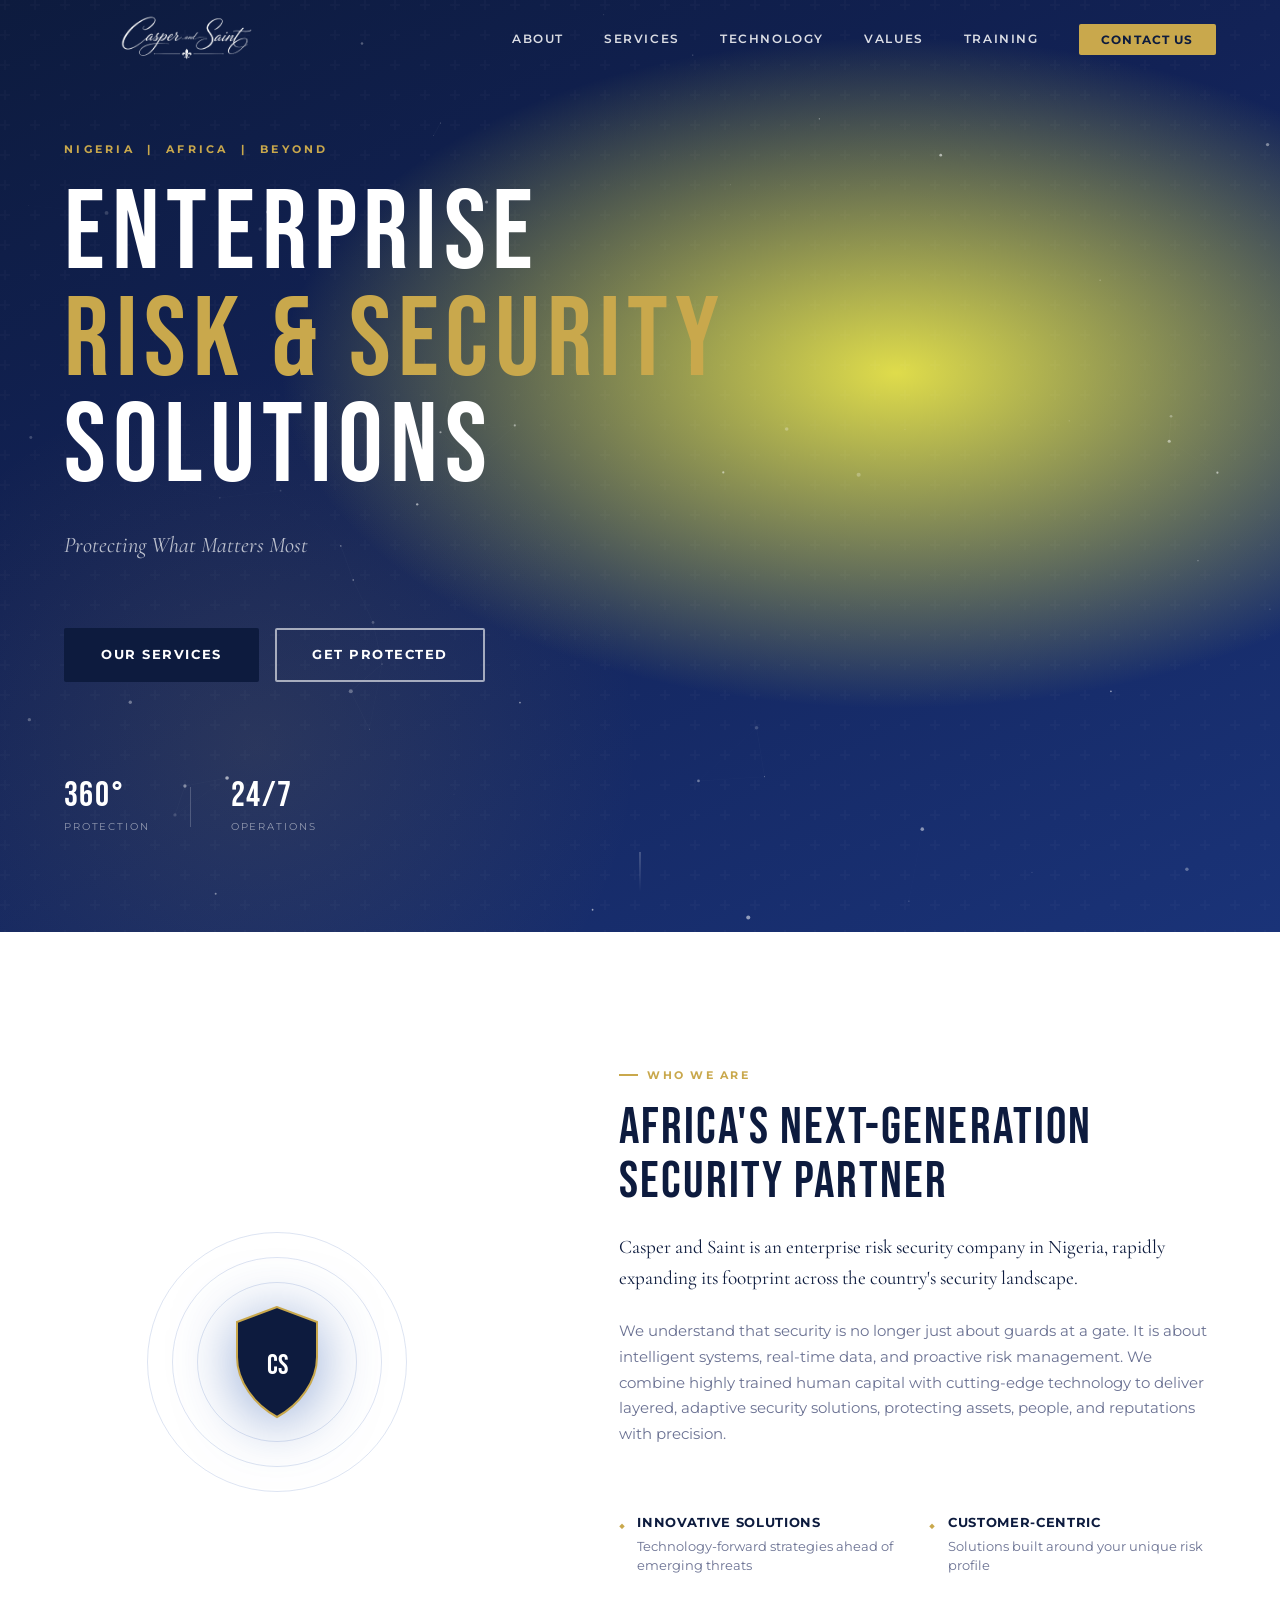
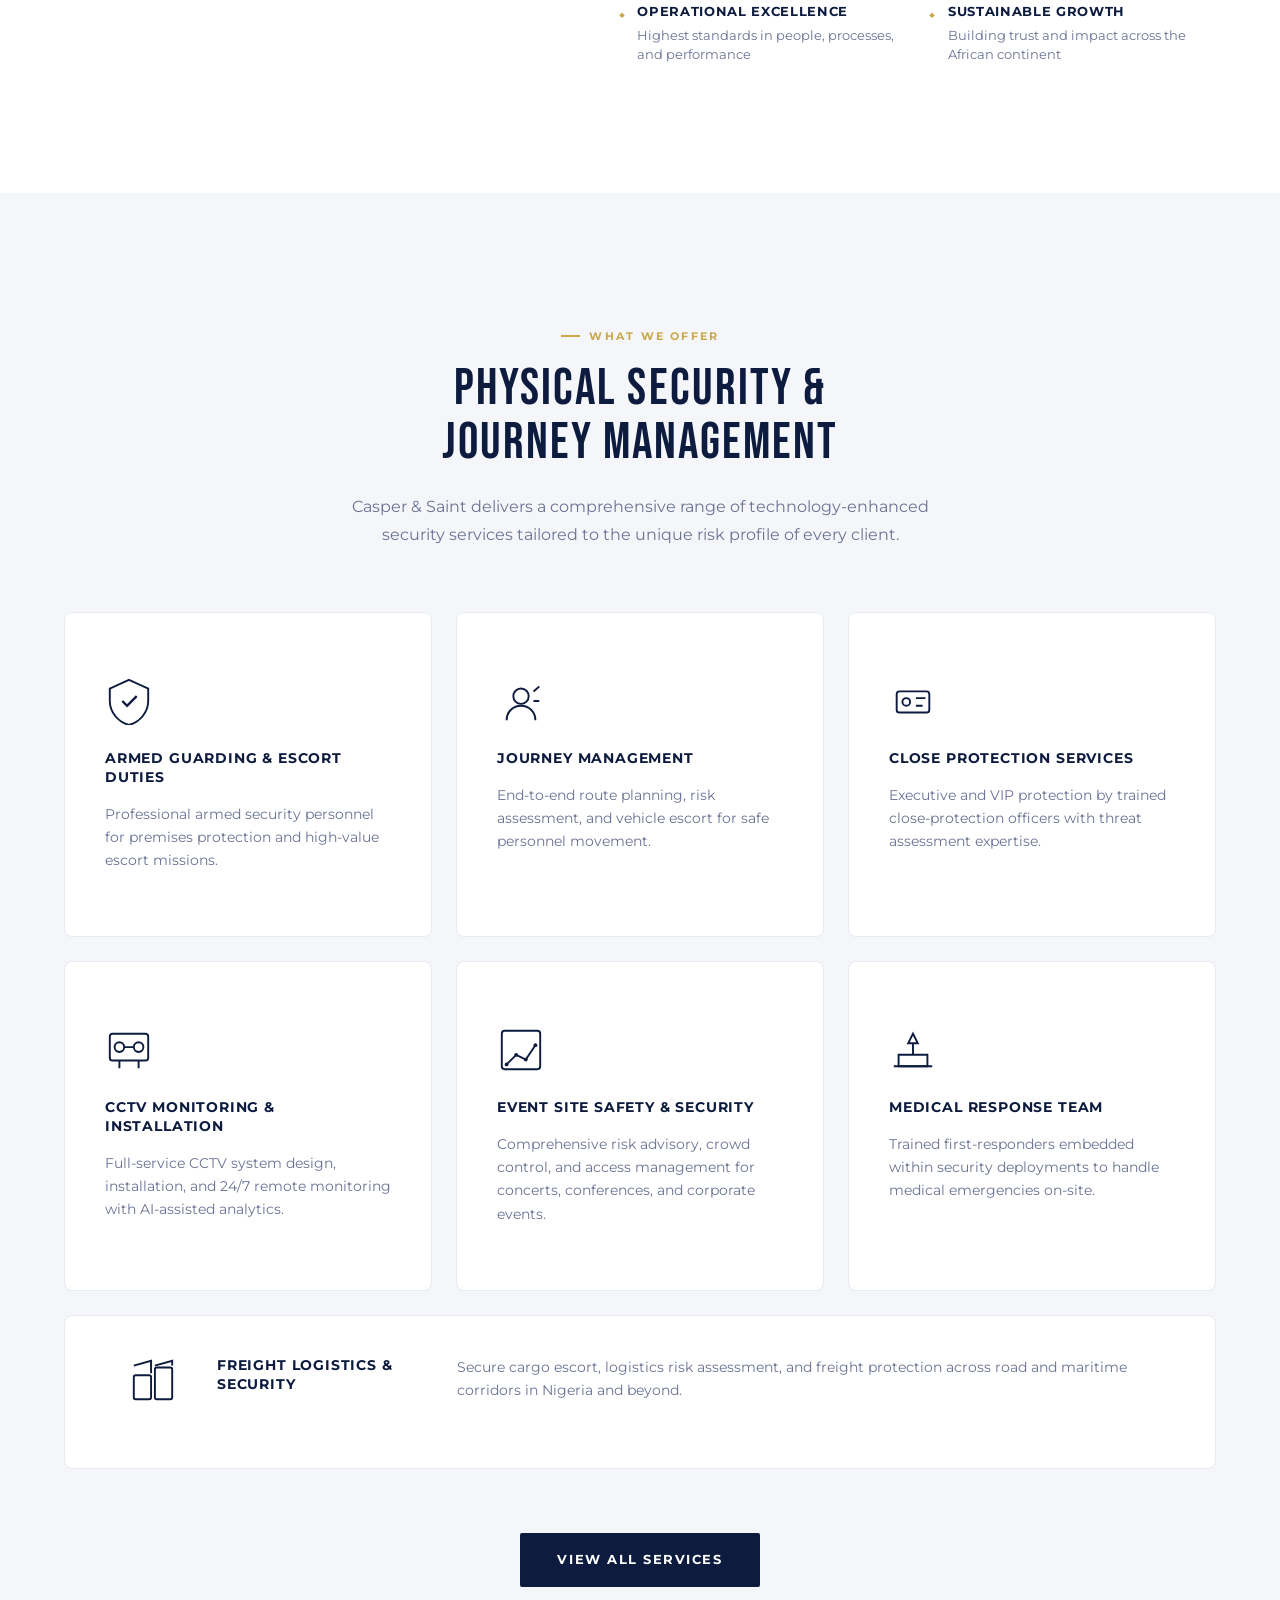
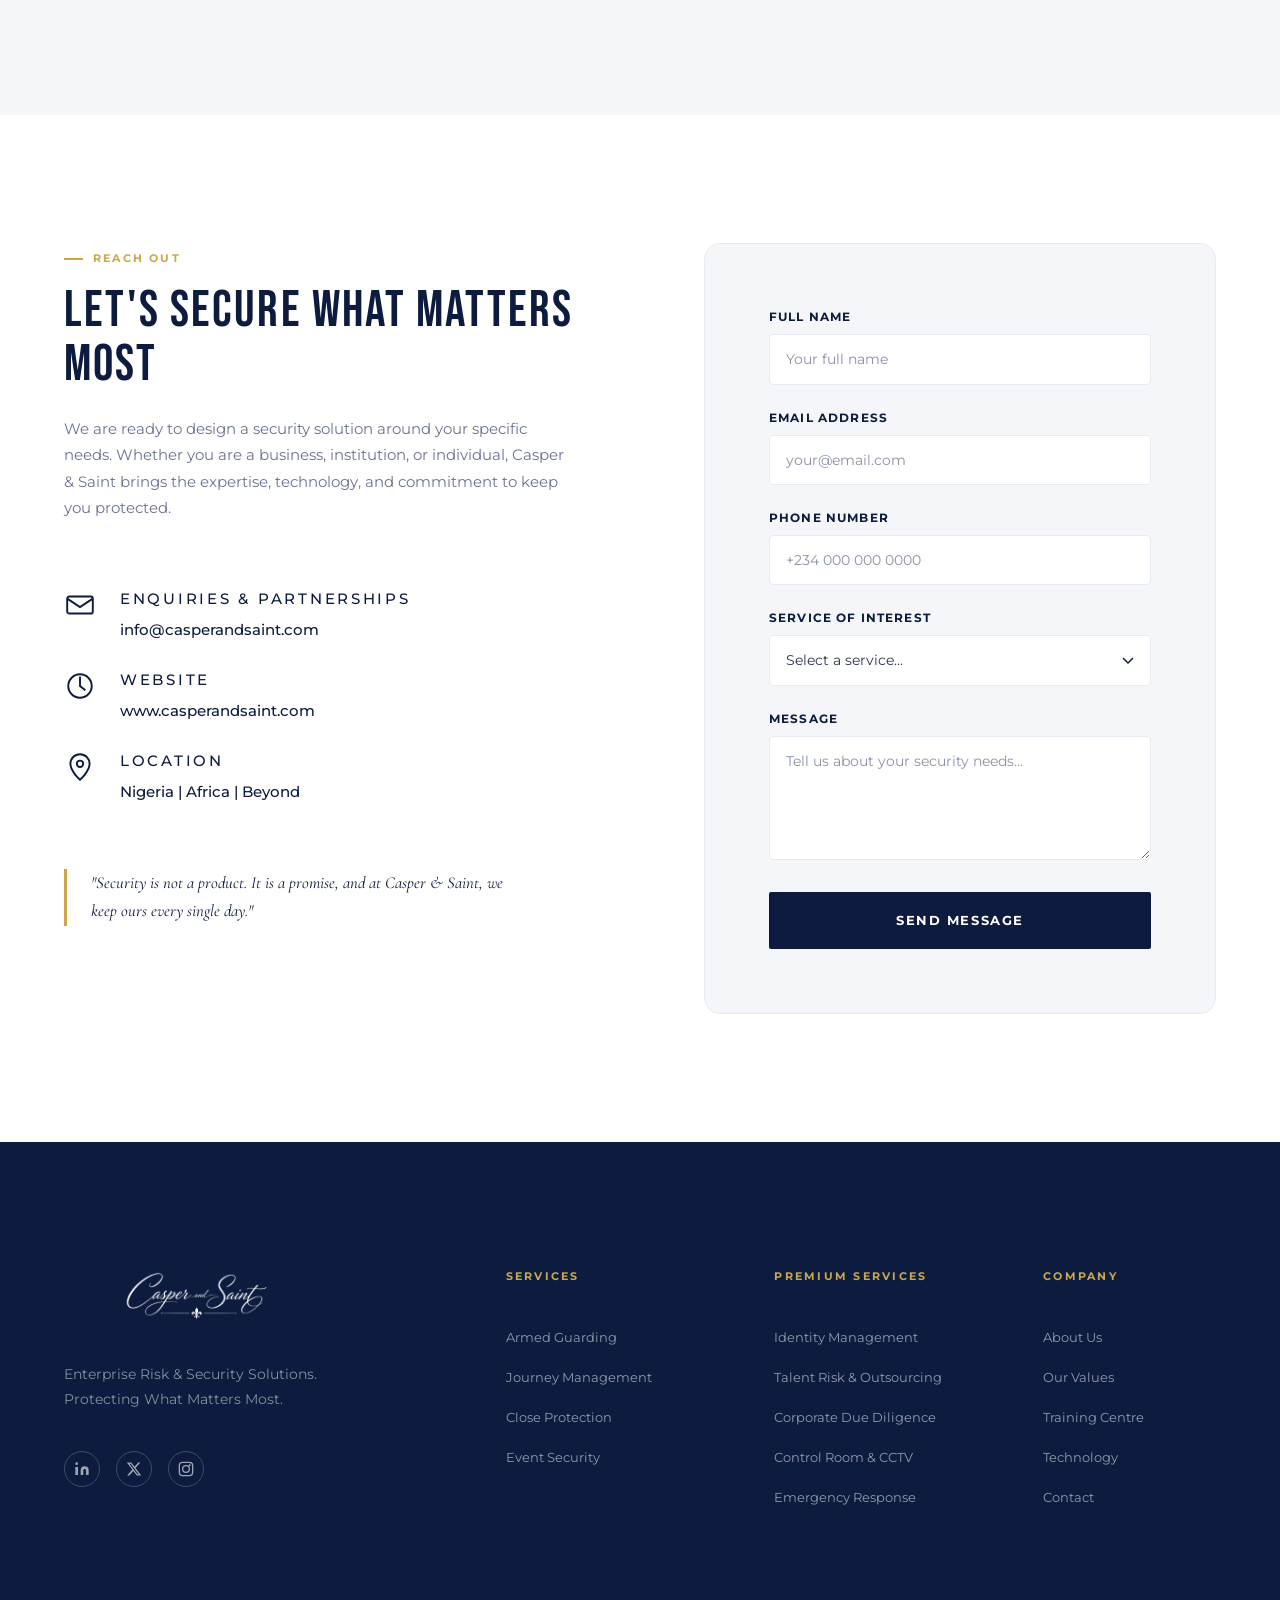
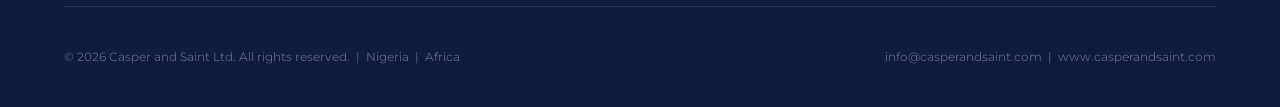
==== commit bf2fa015: "edited the app" ====
--- a/index.html
+++ b/index.html
@@ -316,8 +316,6 @@
             <li><a href="#services">Armed Guarding</a></li>
             <li><a href="#services">Journey Management</a></li>
             <li><a href="#services">Close Protection</a></li>
-            <li><a href="#services">Maritime Security</a></li>
-            <li><a href="#services">Anti-Bomb Squad</a></li>
             <li><a href="#services">Event Security</a></li>
           </ul>
         </div>
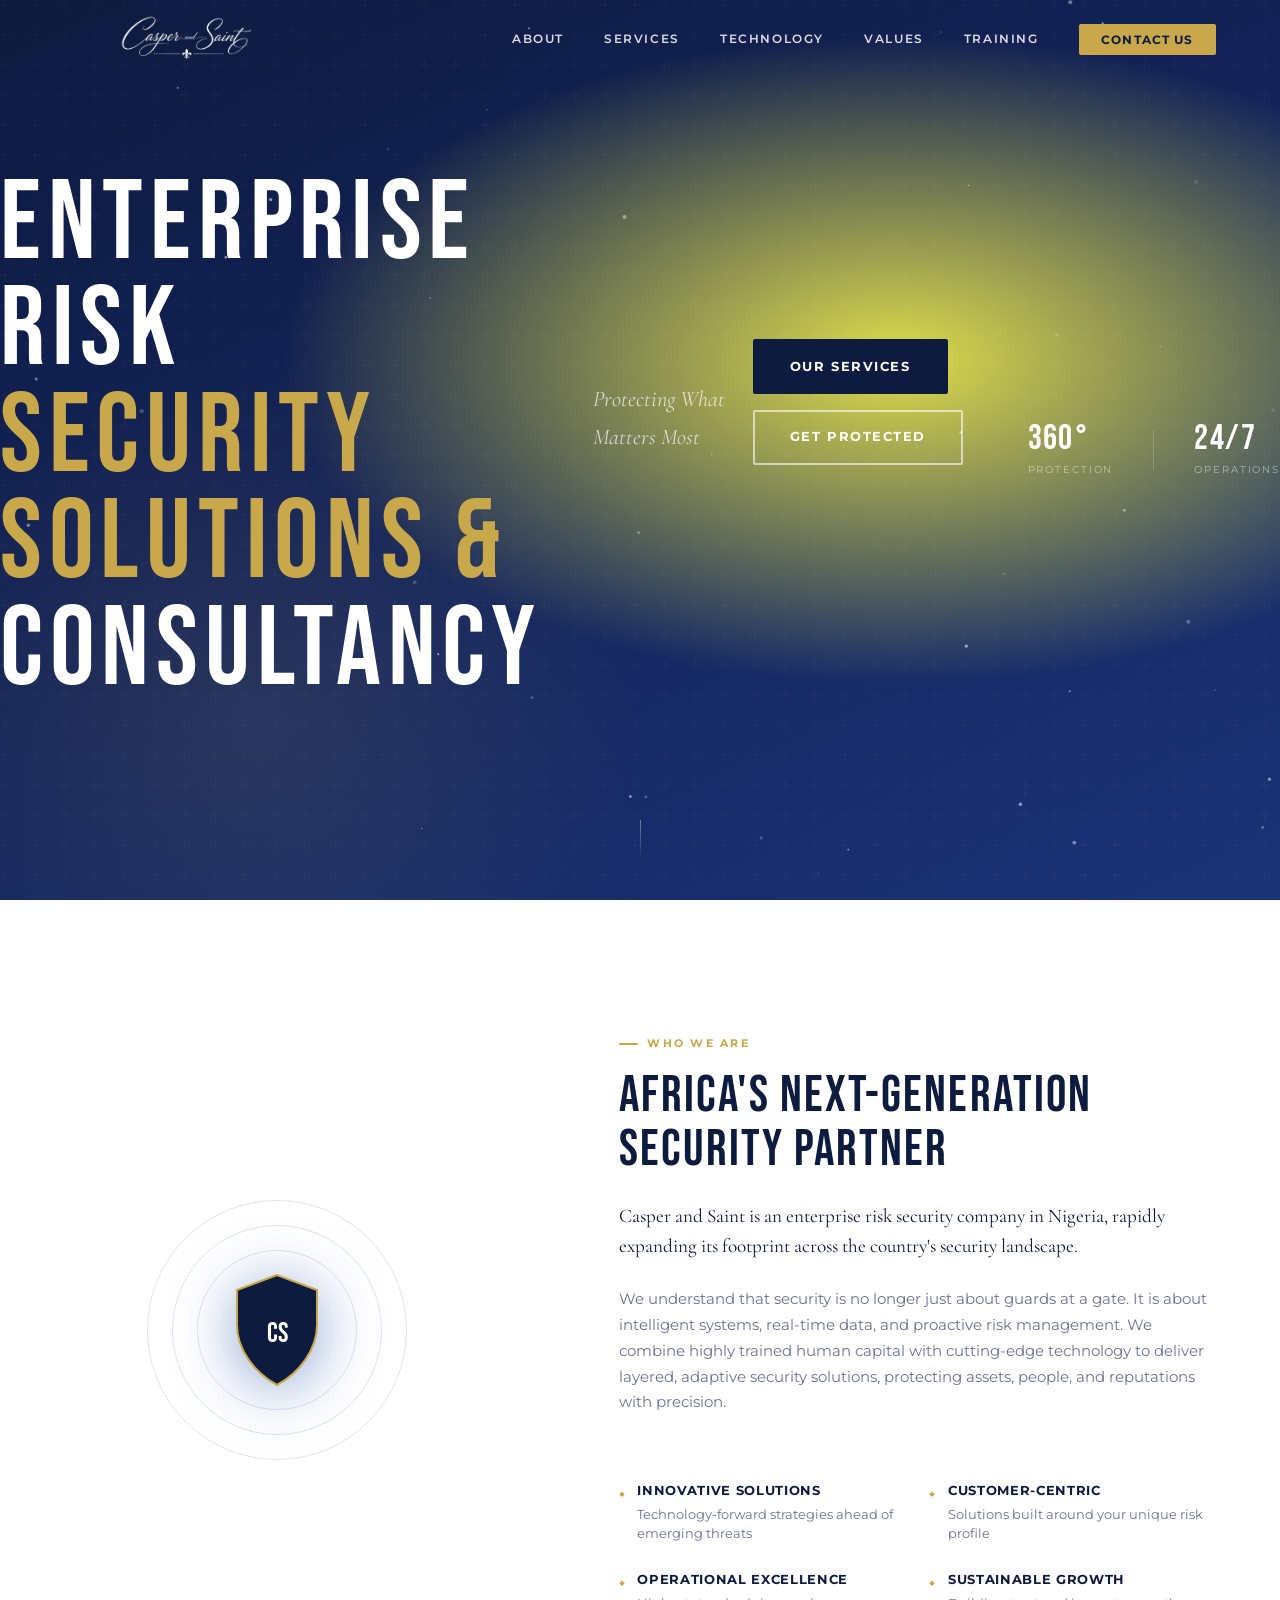
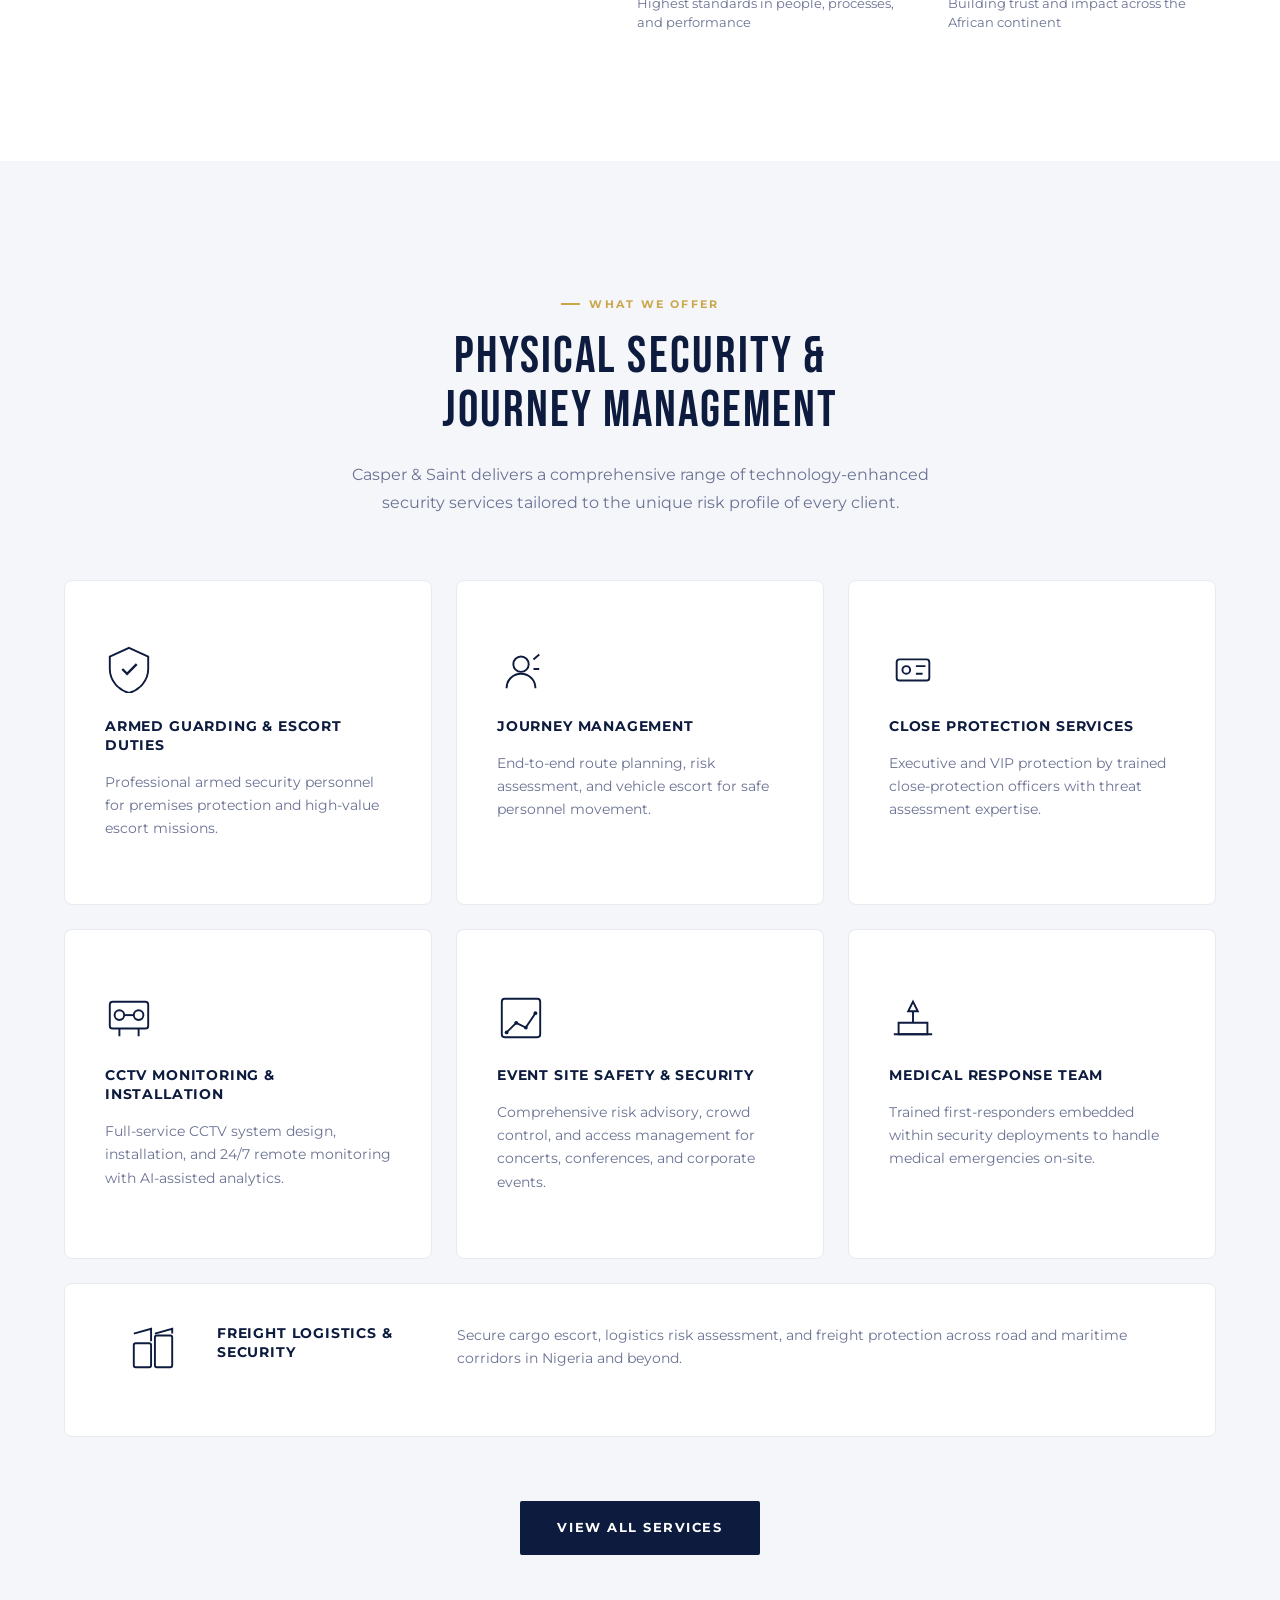
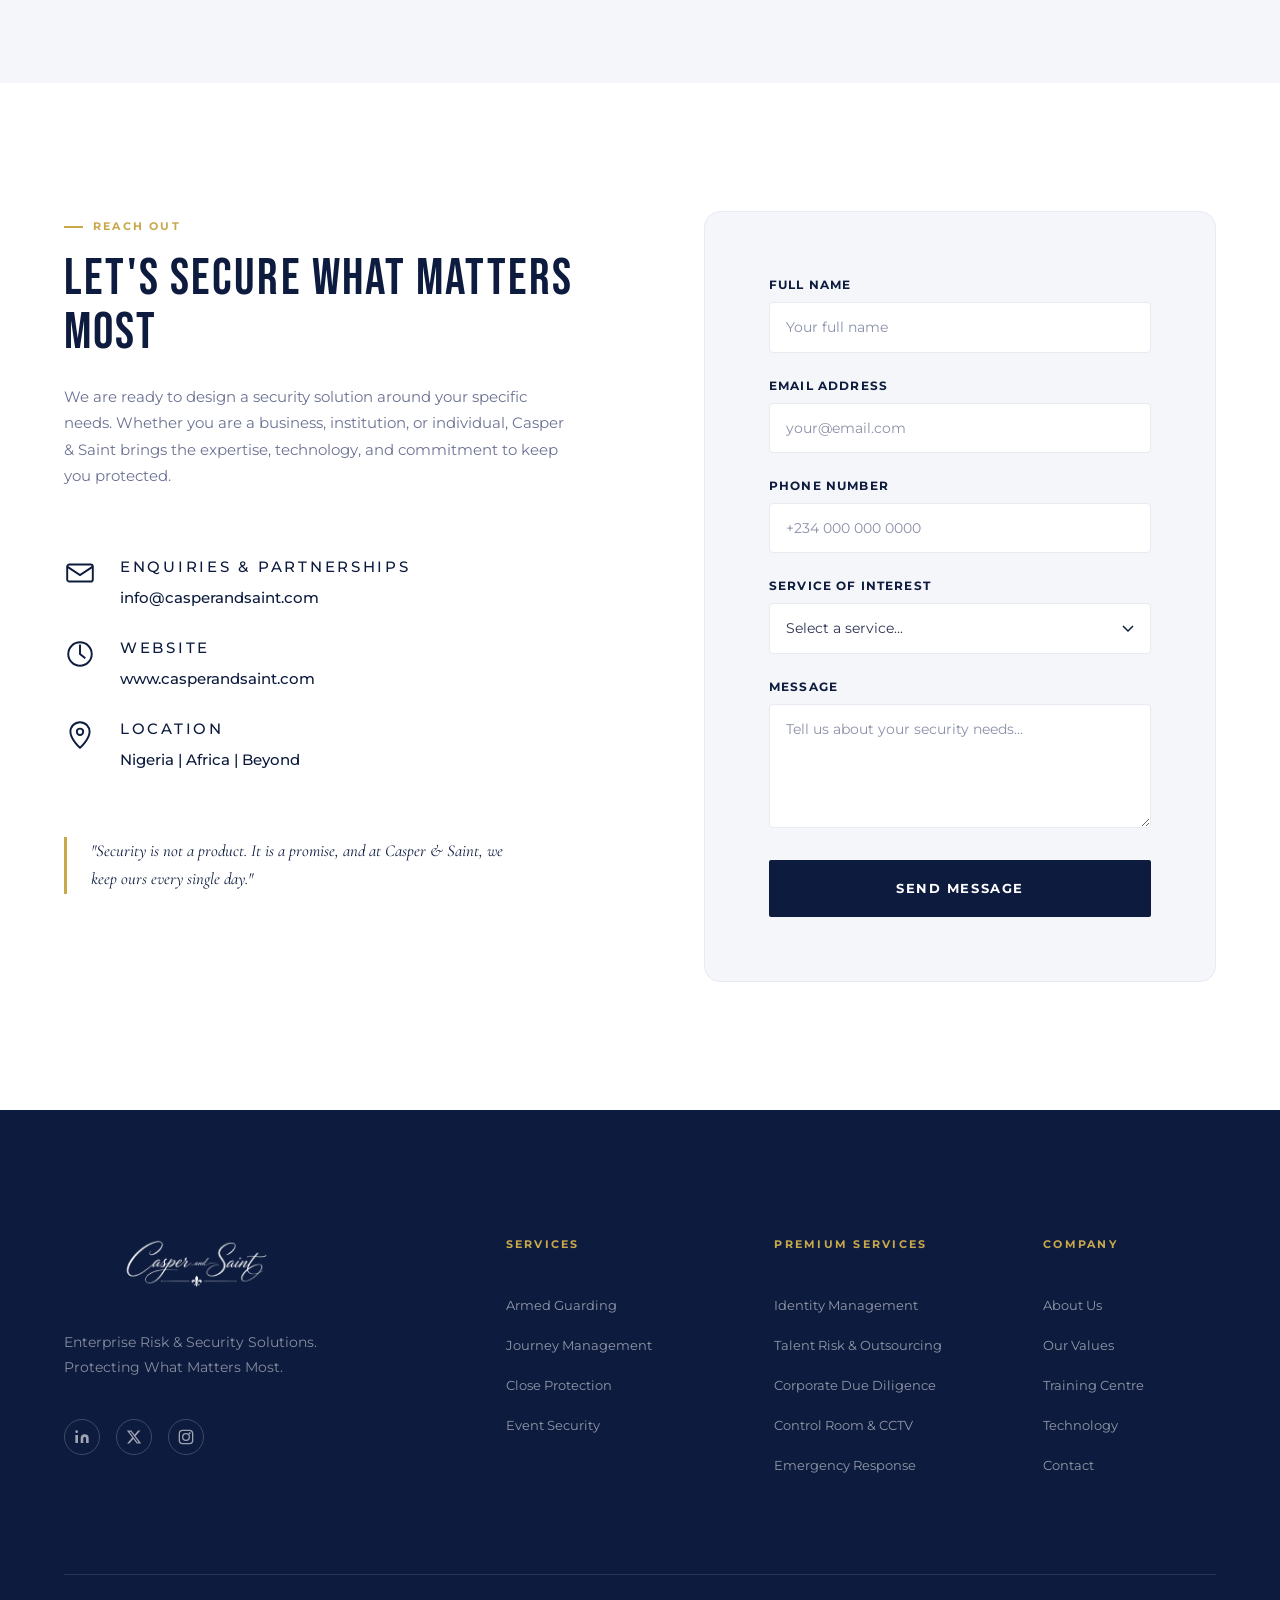
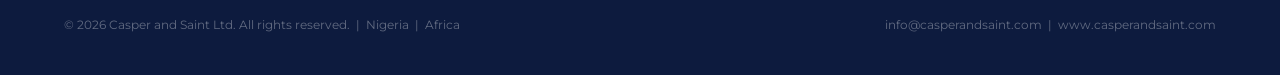
==== commit e26f50c6: "edited the site" ====
--- a/index.html
+++ b/index.html
@@ -57,12 +57,10 @@
       <div class="hero-overlay"></div>
       <div class="hero-particles" id="heroParticles"></div>
     </div>
-    <div class="hero-content">
-      <div class="hero-eyebrow">Nigeria &nbsp;|&nbsp; Africa &nbsp;|&nbsp; Beyond</div>
       <h1 class="hero-title">
-        <span class="hero-title-line">Enterprise</span>
-        <span class="hero-title-line accent">Risk &amp; Security</span>
-        <span class="hero-title-line">Solutions</span>
+        <span class="hero-title-line">Enterprise Risk</span>
+        <span class="hero-title-line accent">Security Solutions &amp;</span>
+        <span class="hero-title-line">Consultancy</span>
       </h1>
       <p class="hero-sub">Protecting What Matters Most</p>
       <div class="hero-actions">
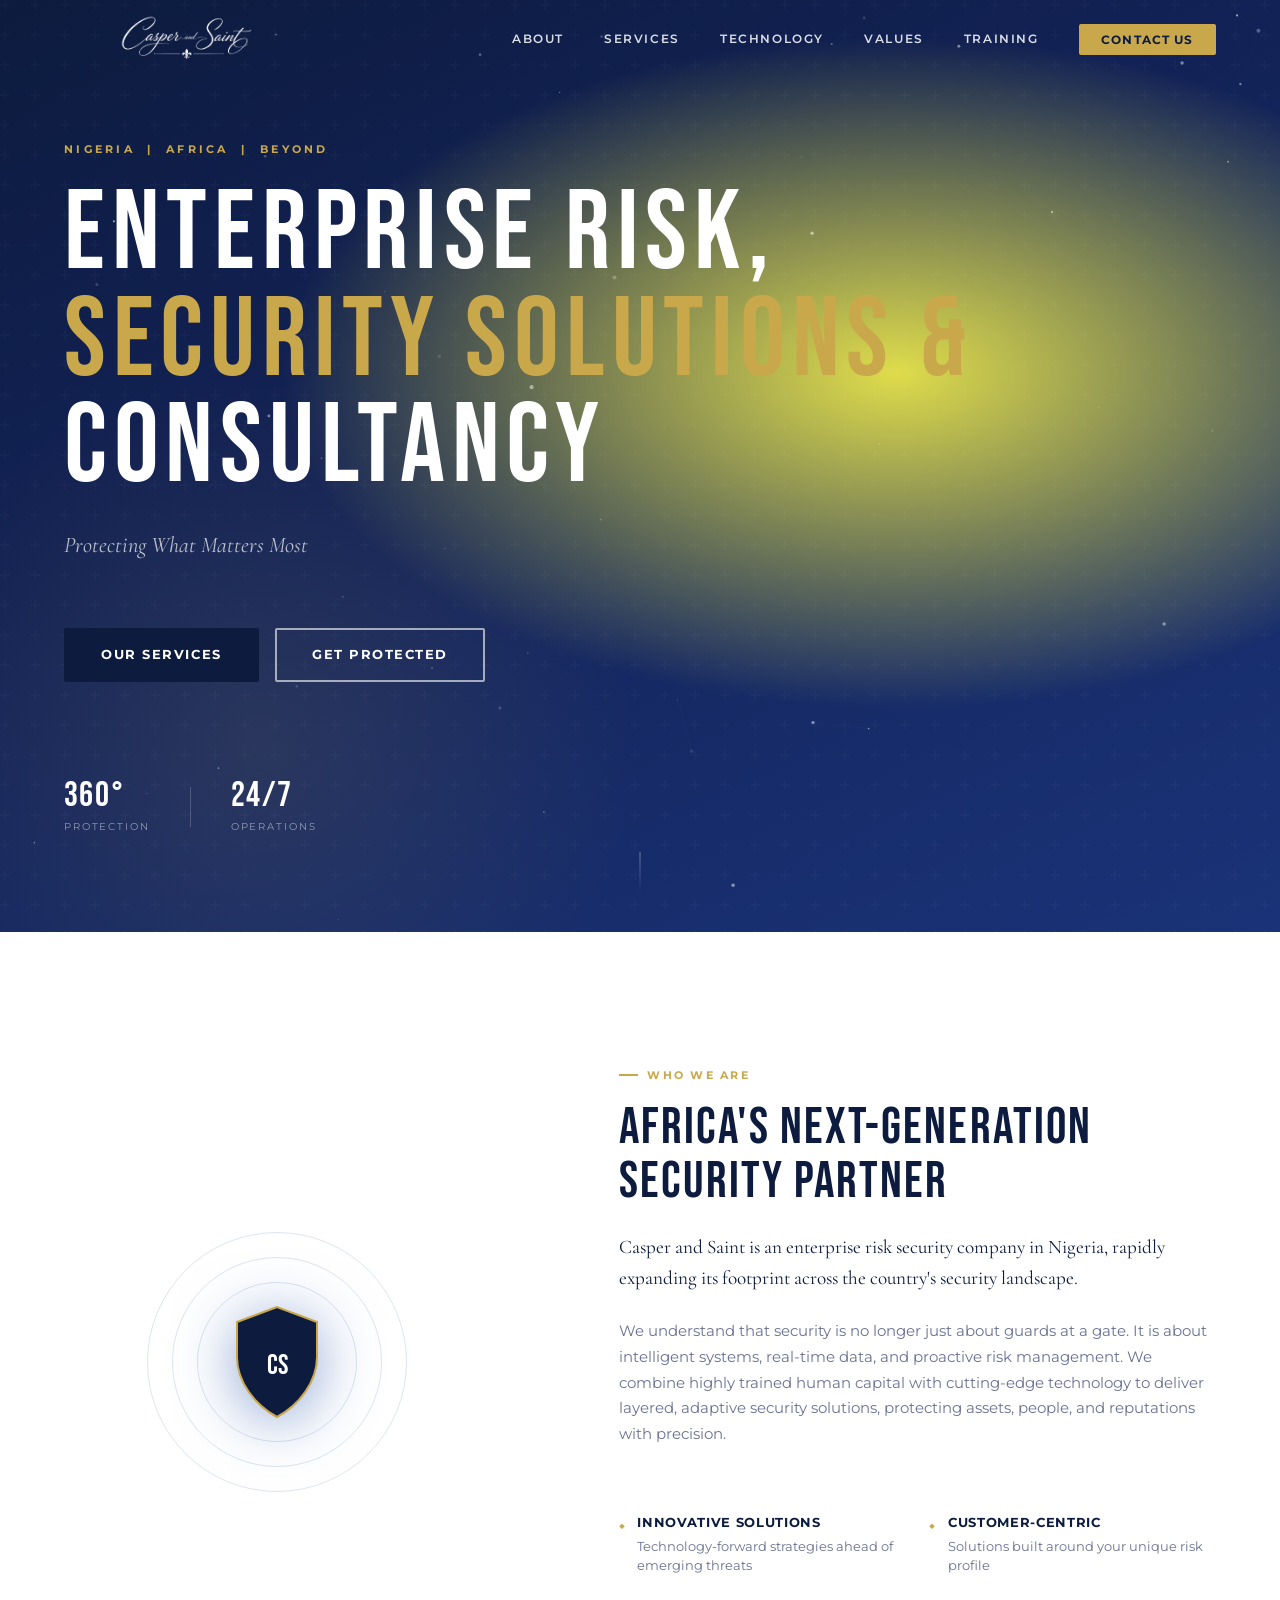
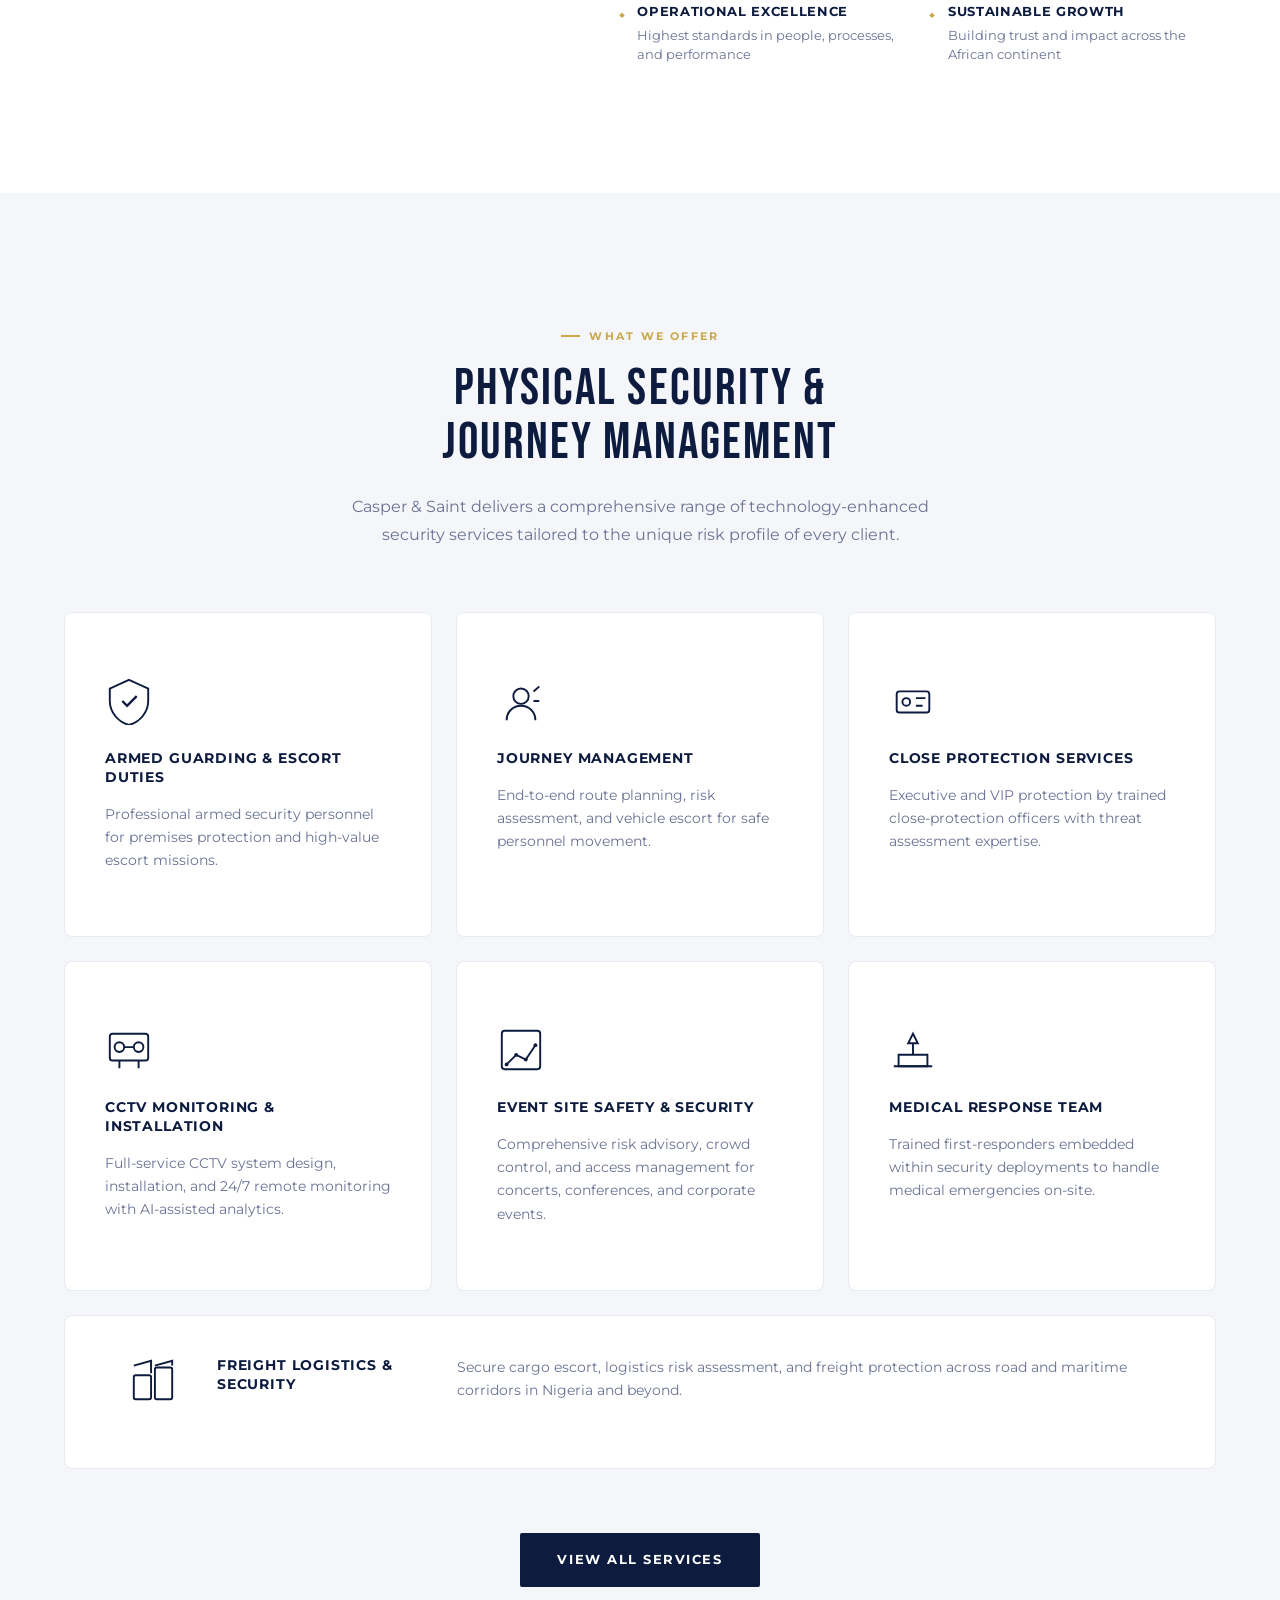
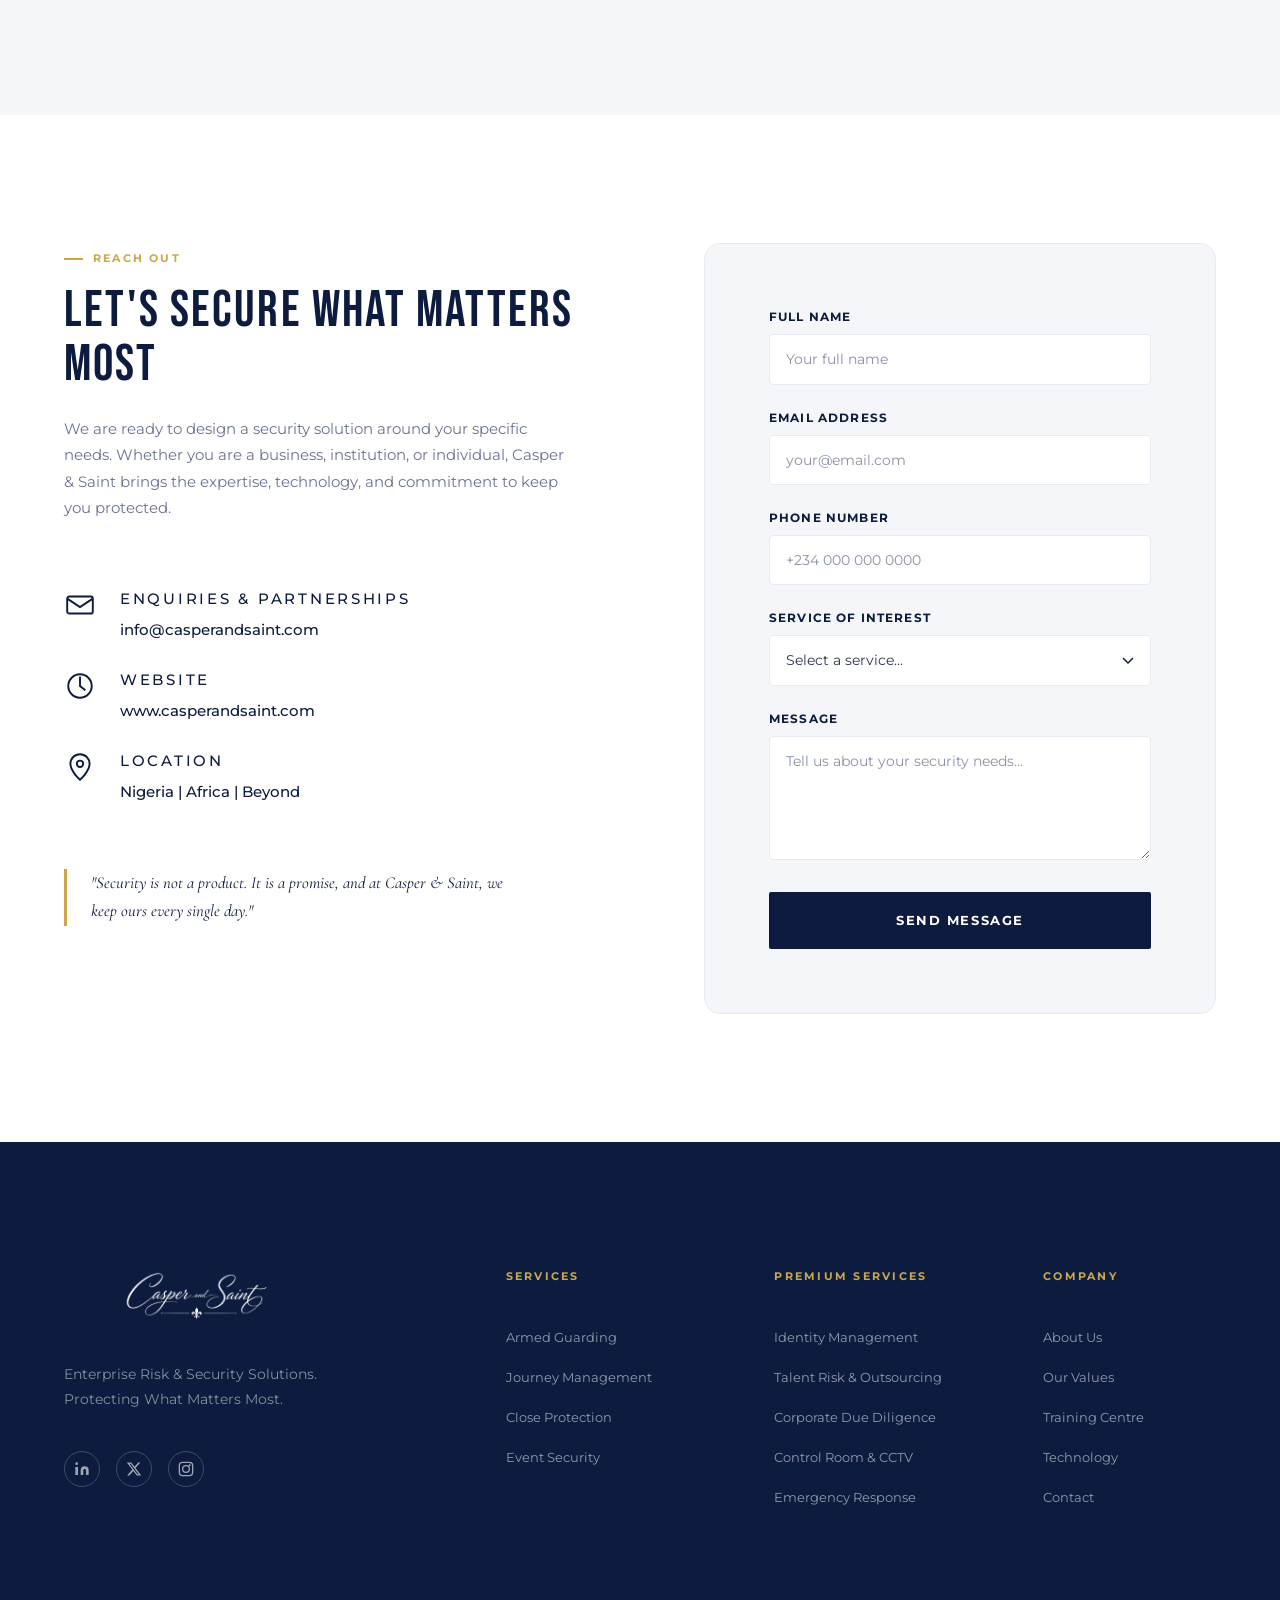
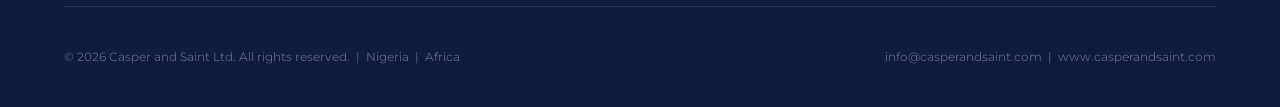
==== commit 83e71465: "edited the site" ====
--- a/index.html
+++ b/index.html
@@ -57,8 +57,10 @@
       <div class="hero-overlay"></div>
       <div class="hero-particles" id="heroParticles"></div>
     </div>
+    <div class="hero-content">
+      <div class="hero-eyebrow">Nigeria &nbsp;|&nbsp; Africa &nbsp;|&nbsp; Beyond</div>
       <h1 class="hero-title">
-        <span class="hero-title-line">Enterprise Risk</span>
+        <span class="hero-title-line">Enterprise Risk,</span>
         <span class="hero-title-line accent">Security Solutions &amp;</span>
         <span class="hero-title-line">Consultancy</span>
       </h1>
